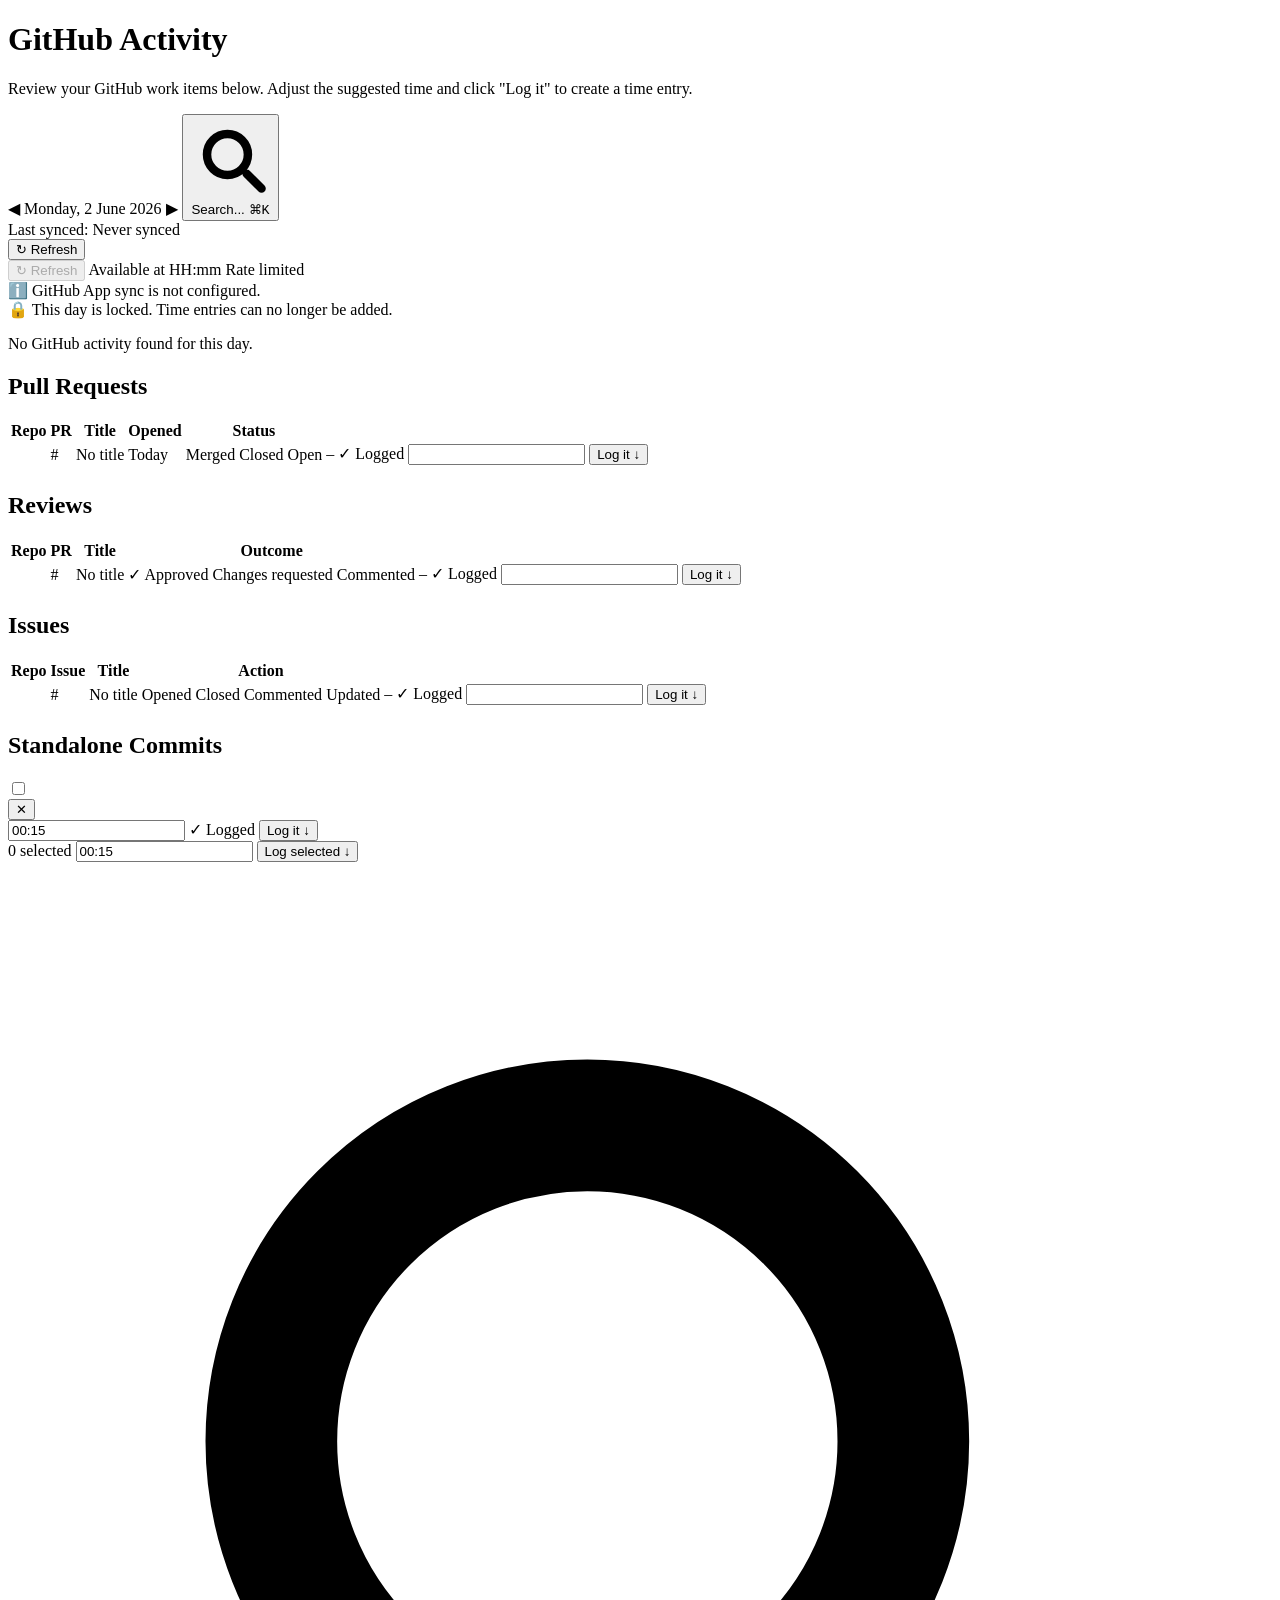
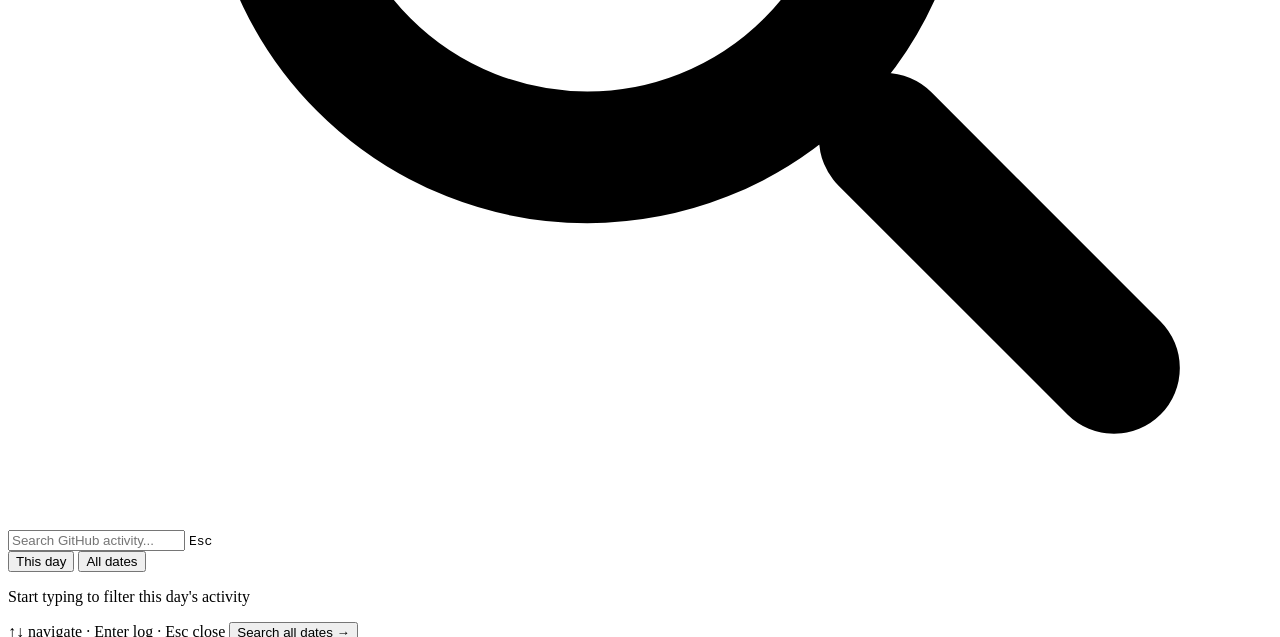
==== src/main/resources/templates/github-activity/index.html @ f141893a "Refine standalone-commit handling in GitHub Activity - stop cross-fork PR commits from showing as st" ====
<!doctype html>
<html
  lang="en"
  th:lang="${language}"
  th:class="|theme-${theme}|"
  xmlns:th="http://www.thymeleaf.org"
>
  <head th:replace="~{_layout::head(title=~{::title}, scriptsDefer=~{::scriptsDefer})}">
    <title th:text="#{github-activity.page.title}">GitHub Activity</title>
    <th:block th:fragment="scriptsDefer">
      <script type="module" src="" th:src="@{/assets/time-entries.js}"></script>
    </th:block>
  </head>
  <body th:replace="~{_layout::body(content=~{::content}, search=~{::search})}">
    <th:block th:ref="search">
      <div th:replace="~{fragments/user-search::user-search(placeholder=#{user-search.input.placeholder})}"></div>
    </th:block>

    <th:block th:fragment="content">

      <main class="content-container content--max-w flex flex-col">
        <div class="flex-1 flex flex-col mx-auto w-full max-w-7xl px-4 desktop:px-8 pb-24">

          <h1 class="text-xl font-bold mb-1" th:text="#{github-activity.page.title}">GitHub Activity</h1>
          <p class="text-sm text-gray-500 dark:text-zinc-400 mb-6" th:text="#{github-activity.tip}">
            Review your GitHub work items below. Adjust the suggested time and click "Log it" to create a time entry.
          </p>

          <!-- Date navigation -->
          <div class="flex items-center gap-4 mb-6">
            <a th:href="@{/github-activity(date=${prevDate})}" class="button-secondary">&#9664;</a>
            <span th:text="${#temporals.format(date, 'EEEE, d MMMM yyyy')}">Monday, 2 June 2026</span>
            <a th:href="@{/github-activity(date=${nextDate})}" class="button-secondary">&#9654;</a>
            <!-- Search trigger -->
            <button type="button"
                    data-testid="gh-search-trigger"
                    class="button-secondary text-sm flex items-center gap-1.5"
                    onclick="ghSearchOpen()">
              <svg xmlns="http://www.w3.org/2000/svg" class="w-3.5 h-3.5 shrink-0 text-gray-500 dark:text-zinc-400" fill="none" viewBox="0 0 24 24" stroke="currentColor" stroke-width="2.5">
                <path stroke-linecap="round" stroke-linejoin="round" d="M21 21l-4.35-4.35M17 11A6 6 0 1 1 5 11a6 6 0 0 1 12 0z"/>
              </svg>
              <span class="hidden xs:inline text-gray-500 dark:text-zinc-400">Search...</span>
              <kbd class="hidden desktop:inline-flex items-center px-1 py-0.5 text-xs font-mono rounded border border-gray-300 dark:border-zinc-600 text-gray-400 dark:text-zinc-500">⌘K</kbd>
            </button>
            <div th:if="${syncConfigured}" class="ml-auto flex items-center gap-3">
              <span th:if="${lastSyncedAt != null}"
                    class="text-xs text-gray-400 dark:text-zinc-500">
                <span th:text="#{github-activity.last-synced}">Last synced:</span>
                <span th:text="${#temporals.format(lastSyncedAt, 'd MMM HH:mm')}"></span>
              </span>
              <span th:if="${lastSyncedAt == null}"
                    class="text-xs text-gray-400 dark:text-zinc-500"
                    th:text="#{github-activity.never-synced}">Never synced</span>
              <!-- Refresh button with battery-style fill indicator.
                   A thin bar drains left-to-right as the API rate limit is consumed,
                   shifting colour from green → amber → red. Disabled when limit is low. -->
              <div class="flex items-center gap-2">
                <form th:if="${rateLimitSafe != false}" th:action="@{/github-activity/sync}" method="post">
                  <input type="hidden" name="date" th:value="${date}"/>
                  <button type="submit"
                          class="button-secondary text-sm relative overflow-hidden"
                          th:title="|${rateLimitRemaining} / ${rateLimitTotal} #{github-activity.rate-limit-requests-remaining}|">
                    <!-- Draining fill bar at the bottom of the button -->
                    <span class="pointer-events-none absolute bottom-0 left-0 h-0.5 transition-all duration-700 ease-out rounded-full"
                          th:style="|width:${rateLimitPercent}%;background-color:${rateLimitFillColor}|">
                    </span>
                    <span class="relative" th:text="#{github-activity.sync-now}">↻ Refresh</span>
                  </button>
                </form>
                <th:block th:if="${rateLimitSafe == false}">
                  <button type="button" disabled
                          class="button-secondary text-sm opacity-40 cursor-not-allowed relative overflow-hidden"
                          th:title="#{github-activity.rate-limited}">
                    <span class="pointer-events-none absolute bottom-0 left-0 h-0.5 rounded-full"
                          style="width:0%;background-color:#ef4444">
                    </span>
                    <span class="relative" th:text="#{github-activity.sync-now}">↻ Refresh</span>
                  </button>
                  <span class="text-xs text-amber-500 dark:text-amber-400">
                    <span th:if="${rateLimitResetAt != null}"
                          th:text="#{github-activity.rate-limit-resets-at(${rateLimitResetAt})}">Available at HH:mm</span>
                    <span th:if="${rateLimitResetAt == null}"
                          th:text="#{github-activity.rate-limited}">Rate limited</span>
                  </span>
                </th:block>
              </div>
            </div>
          </div>

          <!-- Sync not configured notice -->
          <div th:if="${!syncConfigured}"
               data-testid="github-activity-sync-not-configured"
               class="mb-4 flex items-center gap-2 px-4 py-2 rounded bg-blue-50 dark:bg-sky-950 border border-blue-200 dark:border-sky-800 text-sm text-blue-800 dark:text-sky-200">
            <span>ℹ️</span>
            <span>
              <span th:text="#{github-activity.sync-not-configured}">GitHub App sync is not configured.</span>
              <span class="font-mono ml-1" th:text="${syncMissingConfig}"></span>
            </span>
          </div>

          <!-- Day locked notice -->
          <div th:if="${isLocked}"
               class="mb-4 flex items-center gap-2 px-4 py-2 rounded bg-amber-50 dark:bg-amber-950 border border-amber-300 dark:border-amber-700 text-sm text-amber-800 dark:text-amber-200">
            <span>🔒</span>
            <span th:text="#{github-activity.locked}">This day is locked. Time entries can no longer be added.</span>
          </div>

          <!-- Empty state -->
          <p th:if="${!hasActivity}" data-testid="github-activity-empty" class="text-gray-500 dark:text-zinc-400"
             th:text="${syncConfigured} ? #{github-activity.empty} : #{github-activity.empty-no-sync}">
            No GitHub activity found for this day.
          </p>

          <!-- ── Pull Requests ──────────────────────────────────────────── -->
          <section th:if="${!#lists.isEmpty(prAnchors)}" data-testid="github-activity-pr-section" class="mb-8">
            <h2 class="text-base font-semibold text-gray-700 dark:text-zinc-200 mb-2">Pull Requests</h2>
            <div class="border border-gray-200 dark:border-zinc-700 rounded-lg overflow-hidden">
              <table class="w-full text-sm">
                <thead class="bg-gray-50 dark:bg-zinc-800 text-xs text-gray-500 dark:text-zinc-400 uppercase tracking-wide">
                  <tr>
                    <th class="px-4 py-2 text-left">Repo</th>
                    <th class="px-4 py-2 text-left">PR</th>
                    <th class="px-4 py-2 text-left">Title</th>
                    <th class="px-4 py-2 text-left">Opened</th>
                    <th class="px-4 py-2 text-left">Status</th>
                    <th class="px-4 py-2"></th>
                  </tr>
                </thead>
                <tbody class="divide-y divide-gray-100 dark:divide-zinc-800">
                  <th:block th:each="anchor, stat : ${prAnchors}">
                    <tr class="hover:bg-gray-50 dark:hover:bg-zinc-800/50"
                        th:attr="data-gh-type='PR',data-gh-repo=${anchor.repoName()},data-gh-title=${anchor.anchorTitle() ?: ''},data-gh-badge=${anchor.anchorId() ?: ''},data-gh-meta=${anchor.prStatus() ?: ''},data-gh-window=${anchor.windowStart() + (anchor.windowEnd() != null ? '–' + anchor.windowEnd() : '')},data-gh-logged=${anchor.logged()},data-gh-log-id=${'pr-log-it-' + stat.index}">
                      <td class="px-4 py-3 font-mono text-xs text-gray-500 dark:text-zinc-400 whitespace-nowrap" th:text="${anchor.repoName()}"></td>
                      <td class="px-4 py-3 whitespace-nowrap">
                        <a th:href="|https://github.com/${anchor.repoName()}/pull/${anchor.anchorId()}|"
                           target="_blank" rel="noopener"
                           class="inline-flex items-center px-2 py-0.5 rounded text-xs font-medium bg-purple-100 text-purple-800 dark:bg-purple-900 dark:text-purple-200 hover:bg-purple-200 dark:hover:bg-purple-800">
                          #<span th:text="${anchor.anchorId()}"></span>
                        </a>
                      </td>
                      <td class="px-4 py-3">
                        <a th:href="|https://github.com/${anchor.repoName()}/pull/${anchor.anchorId()}|"
                           target="_blank" rel="noopener"
                           th:if="${!#strings.isEmpty(anchor.anchorTitle())}"
                           class="text-gray-800 dark:text-zinc-100 hover:underline"
                           th:text="${anchor.anchorTitle()}"></a>
                        <span th:if="${#strings.isEmpty(anchor.anchorTitle())}"
                              class="text-gray-300 dark:text-zinc-600 text-xs italic">No title</span>
                      </td>
                      <td class="px-4 py-3 text-xs text-gray-400 dark:text-zinc-500 whitespace-nowrap">
                        <span th:if="${anchor.openedDate() != null}" th:text="${anchor.openedDate()}"></span>
                        <span th:if="${anchor.openedDate() == null}" class="text-gray-300 dark:text-zinc-600">Today</span>
                      </td>
                      <td class="px-4 py-3 whitespace-nowrap">
                        <span th:if="${anchor.prStatus() == 'Merged'}"
                              class="inline-flex items-center px-2 py-0.5 rounded text-xs font-medium bg-indigo-100 text-indigo-800 dark:bg-indigo-900 dark:text-indigo-200">
                          Merged
                        </span>
                        <span th:if="${anchor.prStatus() == 'Closed'}"
                              class="inline-flex items-center px-2 py-0.5 rounded text-xs font-medium bg-red-100 text-red-800 dark:bg-red-900 dark:text-red-200">
                          Closed
                        </span>
                        <span th:if="${anchor.prStatus() == 'Open'}"
                              class="inline-flex items-center px-2 py-0.5 rounded text-xs font-medium bg-green-100 text-green-800 dark:bg-green-900 dark:text-green-200">
                          Open
                        </span>
                      </td>
                      <td class="px-4 py-3 text-right whitespace-nowrap">
                        <th:block th:if="${!isLocked}">
                          <div class="flex items-center justify-end gap-2">
                            <span class="text-xs text-gray-400 dark:text-zinc-500">
                              <span th:text="${anchor.windowStart()}"></span><span th:if="${anchor.windowEnd() != null}">–<span th:text="${anchor.windowEnd()}"></span></span>
                            </span>
                            <span th:if="${anchor.logged()}"
                                  th:data-testid="|pr-logged-${stat.index}|"
                                  class="shrink-0 text-xs text-green-600 dark:text-green-400 font-medium">✓ Logged</span>
                            <th:block th:if="${!anchor.logged()}">
                              <input type="text" th:id="|pr-dur-${stat.index}|" th:value="${anchor.suggestedDuration()}"
                                     class="border border-gray-300 dark:border-zinc-600 rounded px-2 py-0.5 text-xs w-16 dark:bg-zinc-900 dark:text-zinc-100"/>
                              <button type="button" class="button-main-green text-xs"
                                      th:data-testid="|pr-log-it-${stat.index}|"
                                      th:data-comment="${anchor.prefilledComment()}"
                                      th:data-date="${date}"
                                      th:data-start="${anchor.windowStart()}"
                                      th:data-duration-id="|pr-dur-${stat.index}|"
                                      th:data-user-local-id="${userLocalId}"
                                      th:data-frame-id="|pr-frame-${stat.index}|"
                                      th:data-repo-name="${anchor.repoName()}"
                                      th:data-anchor-type="${anchor.anchorType()}"
                                      th:data-anchor-id="${anchor.anchorId()}"
                                      onclick="ghLogAnchor(this)"
                                      th:text="#{github-activity.log-it}">Log it ↓</button>
                            </th:block>
                          </div>
                        </th:block>
                      </td>
                    </tr>
                    <tr th:id="|pr-frame-row-${stat.index}|">
                      <td colspan="6" class="p-0">
                        <turbo-frame th:id="|pr-frame-${stat.index}|" class="block"></turbo-frame>
                      </td>
                    </tr>
                  </th:block>
                </tbody>
              </table>
            </div>
          </section>

          <!-- ── Reviews ───────────────────────────────────────────────── -->
          <section th:if="${!#lists.isEmpty(reviewAnchors)}" data-testid="github-activity-reviews-section" class="mb-8">
            <h2 class="text-base font-semibold text-gray-700 dark:text-zinc-200 mb-2">Reviews</h2>
            <div class="border border-gray-200 dark:border-zinc-700 rounded-lg overflow-hidden">
              <table class="w-full text-sm">
                <thead class="bg-gray-50 dark:bg-zinc-800 text-xs text-gray-500 dark:text-zinc-400 uppercase tracking-wide">
                  <tr>
                    <th class="px-4 py-2 text-left">Repo</th>
                    <th class="px-4 py-2 text-left">PR</th>
                    <th class="px-4 py-2 text-left">Title</th>
                    <th class="px-4 py-2 text-left">Outcome</th>
                    <th class="px-4 py-2"></th>
                  </tr>
                </thead>
                <tbody class="divide-y divide-gray-100 dark:divide-zinc-800">
                  <th:block th:each="anchor, stat : ${reviewAnchors}">
                    <tr class="hover:bg-gray-50 dark:hover:bg-zinc-800/50"
                        th:attr="data-gh-type='Review',data-gh-repo=${anchor.repoName()},data-gh-title=${anchor.anchorTitle() ?: ''},data-gh-badge=${anchor.anchorId() ?: ''},data-gh-meta=${anchor.reviewOutcome() ?: ''},data-gh-window=${anchor.windowStart() + (anchor.windowEnd() != null ? '–' + anchor.windowEnd() : '')},data-gh-logged=${anchor.logged()},data-gh-log-id=${'rev-log-it-' + stat.index}">
                      <td class="px-4 py-3 font-mono text-xs text-gray-500 dark:text-zinc-400 whitespace-nowrap" th:text="${anchor.repoName()}"></td>
                      <td class="px-4 py-3 whitespace-nowrap">
                        <a th:href="|https://github.com/${anchor.repoName()}/pull/${anchor.anchorId()}|"
                           target="_blank" rel="noopener"
                           class="inline-flex items-center px-2 py-0.5 rounded text-xs font-medium bg-purple-100 text-purple-800 dark:bg-purple-900 dark:text-purple-200 hover:bg-purple-200 dark:hover:bg-purple-800">
                          #<span th:text="${anchor.anchorId()}"></span>
                        </a>
                      </td>
                      <td class="px-4 py-3">
                        <a th:href="|https://github.com/${anchor.repoName()}/pull/${anchor.anchorId()}|"
                           target="_blank" rel="noopener"
                           th:if="${!#strings.isEmpty(anchor.anchorTitle())}"
                           class="text-gray-800 dark:text-zinc-100 hover:underline"
                           th:text="${anchor.anchorTitle()}"></a>
                        <span th:if="${#strings.isEmpty(anchor.anchorTitle())}"
                              class="text-gray-300 dark:text-zinc-600 text-xs italic">No title</span>
                      </td>
                      <td class="px-4 py-3 whitespace-nowrap">
                        <span th:if="${anchor.reviewOutcome() == 'Approved'}"
                              class="inline-flex items-center px-2 py-0.5 rounded text-xs font-medium bg-green-100 text-green-800 dark:bg-green-900 dark:text-green-200">
                          ✓ Approved
                        </span>
                        <span th:if="${anchor.reviewOutcome() == 'Changes requested'}"
                              class="inline-flex items-center px-2 py-0.5 rounded text-xs font-medium bg-amber-100 text-amber-800 dark:bg-amber-900 dark:text-amber-200">
                          Changes requested
                        </span>
                        <span th:if="${anchor.reviewOutcome() == 'Commented'}"
                              class="inline-flex items-center px-2 py-0.5 rounded text-xs font-medium bg-gray-100 text-gray-700 dark:bg-zinc-700 dark:text-zinc-200">
                          Commented
                        </span>
                      </td>
                      <td class="px-4 py-3 text-right whitespace-nowrap">
                        <th:block th:if="${!isLocked}">
                          <div class="flex items-center justify-end gap-2">
                            <span class="text-xs text-gray-400 dark:text-zinc-500">
                              <span th:text="${anchor.windowStart()}"></span><span th:if="${anchor.windowEnd() != null}">–<span th:text="${anchor.windowEnd()}"></span></span>
                            </span>
                            <span th:if="${anchor.logged()}"
                                  th:data-testid="|rev-logged-${stat.index}|"
                                  class="shrink-0 text-xs text-green-600 dark:text-green-400 font-medium">✓ Logged</span>
                            <th:block th:if="${!anchor.logged()}">
                              <input type="text" th:id="|rev-dur-${stat.index}|" th:value="${anchor.suggestedDuration()}"
                                     class="border border-gray-300 dark:border-zinc-600 rounded px-2 py-0.5 text-xs w-16 dark:bg-zinc-900 dark:text-zinc-100"/>
                              <button type="button" class="button-main-green text-xs"
                                      th:data-testid="|rev-log-it-${stat.index}|"
                                      th:data-comment="${anchor.prefilledComment()}"
                                      th:data-date="${date}"
                                      th:data-start="${anchor.windowStart()}"
                                      th:data-duration-id="|rev-dur-${stat.index}|"
                                      th:data-user-local-id="${userLocalId}"
                                      th:data-frame-id="|rev-frame-${stat.index}|"
                                      th:data-repo-name="${anchor.repoName()}"
                                      th:data-anchor-type="${anchor.anchorType()}"
                                      th:data-anchor-id="${anchor.anchorId()}"
                                      onclick="ghLogAnchor(this)"
                                      th:text="#{github-activity.log-it}">Log it ↓</button>
                            </th:block>
                          </div>
                        </th:block>
                      </td>
                    </tr>
                    <tr th:id="|rev-frame-row-${stat.index}|">
                      <td colspan="5" class="p-0">
                        <turbo-frame th:id="|rev-frame-${stat.index}|" class="block"></turbo-frame>
                      </td>
                    </tr>
                  </th:block>
                </tbody>
              </table>
            </div>
          </section>

          <!-- ── Issues ────────────────────────────────────────────────── -->
          <section th:if="${!#lists.isEmpty(issueAnchors)}" data-testid="github-activity-issues-section" class="mb-8">
            <h2 class="text-base font-semibold text-gray-700 dark:text-zinc-200 mb-2">Issues</h2>
            <div class="border border-gray-200 dark:border-zinc-700 rounded-lg overflow-hidden">
              <table class="w-full text-sm">
                <thead class="bg-gray-50 dark:bg-zinc-800 text-xs text-gray-500 dark:text-zinc-400 uppercase tracking-wide">
                  <tr>
                    <th class="px-4 py-2 text-left">Repo</th>
                    <th class="px-4 py-2 text-left">Issue</th>
                    <th class="px-4 py-2 text-left">Title</th>
                    <th class="px-4 py-2 text-left">Action</th>
                    <th class="px-4 py-2"></th>
                  </tr>
                </thead>
                <tbody class="divide-y divide-gray-100 dark:divide-zinc-800">
                  <th:block th:each="anchor, stat : ${issueAnchors}">
                    <tr class="hover:bg-gray-50 dark:hover:bg-zinc-800/50"
                        th:attr="data-gh-type='Issue',data-gh-repo=${anchor.repoName()},data-gh-title=${anchor.anchorTitle() ?: ''},data-gh-badge=${anchor.anchorId() ?: ''},data-gh-meta=${anchor.issueAction() ?: ''},data-gh-window=${anchor.windowStart() + (anchor.windowEnd() != null ? '–' + anchor.windowEnd() : '')},data-gh-logged=${anchor.logged()},data-gh-log-id=${'iss-log-it-' + stat.index}">
                      <td class="px-4 py-3 font-mono text-xs text-gray-500 dark:text-zinc-400 whitespace-nowrap" th:text="${anchor.repoName()}"></td>
                      <td class="px-4 py-3 whitespace-nowrap">
                        <a th:href="|https://github.com/${anchor.repoName()}/issues/${anchor.anchorId()}|"
                           target="_blank" rel="noopener"
                           class="inline-flex items-center px-2 py-0.5 rounded text-xs font-medium bg-green-100 text-green-800 dark:bg-green-900 dark:text-green-200 hover:bg-green-200 dark:hover:bg-green-800">
                          #<span th:text="${anchor.anchorId()}"></span>
                        </a>
                      </td>
                      <td class="px-4 py-3">
                        <a th:href="|https://github.com/${anchor.repoName()}/issues/${anchor.anchorId()}|"
                           target="_blank" rel="noopener"
                           th:if="${!#strings.isEmpty(anchor.anchorTitle())}"
                           class="text-gray-800 dark:text-zinc-100 hover:underline"
                           th:text="${anchor.anchorTitle()}"></a>
                        <span th:if="${#strings.isEmpty(anchor.anchorTitle())}"
                              class="text-gray-300 dark:text-zinc-600 text-xs italic">No title</span>
                      </td>
                      <td class="px-4 py-3 whitespace-nowrap">
                        <span th:if="${anchor.issueAction() == 'Opened'}"
                              class="inline-flex items-center px-2 py-0.5 rounded text-xs font-medium bg-blue-100 text-blue-800 dark:bg-blue-900 dark:text-blue-200">
                          Opened
                        </span>
                        <span th:if="${anchor.issueAction() == 'Closed'}"
                              class="inline-flex items-center px-2 py-0.5 rounded text-xs font-medium bg-gray-100 text-gray-700 dark:bg-zinc-700 dark:text-zinc-300">
                          Closed
                        </span>
                        <span th:if="${anchor.issueAction() == 'Commented'}"
                              class="inline-flex items-center px-2 py-0.5 rounded text-xs font-medium bg-yellow-100 text-yellow-800 dark:bg-yellow-900 dark:text-yellow-200">
                          Commented
                        </span>
                        <span th:if="${anchor.issueAction() == 'Updated'}"
                              class="inline-flex items-center px-2 py-0.5 rounded text-xs font-medium bg-gray-100 text-gray-700 dark:bg-zinc-700 dark:text-zinc-300">
                          Updated
                        </span>
                      </td>
                      <td class="px-4 py-3 text-right whitespace-nowrap">
                        <th:block th:if="${!isLocked}">
                          <div class="flex items-center justify-end gap-2">
                            <span class="text-xs text-gray-400 dark:text-zinc-500">
                              <span th:text="${anchor.windowStart()}"></span><span th:if="${anchor.windowEnd() != null}">–<span th:text="${anchor.windowEnd()}"></span></span>
                            </span>
                            <span th:if="${anchor.logged()}"
                                  th:data-testid="|iss-logged-${stat.index}|"
                                  class="shrink-0 text-xs text-green-600 dark:text-green-400 font-medium">✓ Logged</span>
                            <th:block th:if="${!anchor.logged()}">
                              <input type="text" th:id="|iss-dur-${stat.index}|" th:value="${anchor.suggestedDuration()}"
                                     class="border border-gray-300 dark:border-zinc-600 rounded px-2 py-0.5 text-xs w-16 dark:bg-zinc-900 dark:text-zinc-100"/>
                              <button type="button" class="button-main-green text-xs"
                                      th:data-testid="|iss-log-it-${stat.index}|"
                                      th:data-comment="${anchor.prefilledComment()}"
                                      th:data-date="${date}"
                                      th:data-start="${anchor.windowStart()}"
                                      th:data-duration-id="|iss-dur-${stat.index}|"
                                      th:data-user-local-id="${userLocalId}"
                                      th:data-frame-id="|iss-frame-${stat.index}|"
                                      th:data-repo-name="${anchor.repoName()}"
                                      th:data-anchor-type="${anchor.anchorType()}"
                                      th:data-anchor-id="${anchor.anchorId()}"
                                      onclick="ghLogAnchor(this)"
                                      th:text="#{github-activity.log-it}">Log it ↓</button>
                            </th:block>
                          </div>
                        </th:block>
                      </td>
                    </tr>
                    <tr th:id="|iss-frame-row-${stat.index}|">
                      <td colspan="5" class="p-0">
                        <turbo-frame th:id="|iss-frame-${stat.index}|" class="block"></turbo-frame>
                      </td>
                    </tr>
                  </th:block>
                </tbody>
              </table>
            </div>
          </section>

          <!-- ── Standalone Commits ────────────────────────────────────── -->
          <section th:if="false" data-testid="github-activity-standalone-section" class="mb-8">
            <h2 class="text-base font-semibold text-gray-700 dark:text-zinc-200 mb-2">Standalone Commits</h2>

            <div th:each="anchor, anchorStat : ${standaloneAnchors}"
                 class="mb-3 border border-gray-200 dark:border-zinc-700 rounded-lg overflow-hidden">

              <div class="px-4 py-2 bg-gray-50 dark:bg-zinc-800 border-b border-gray-200 dark:border-zinc-700">
                <span class="text-xs font-mono text-gray-500 dark:text-zinc-400" th:text="${anchor.repoName()}"></span>
                <span th:if="${anchor.anchorId() != null}"
                      class="ml-2 text-xs text-gray-400 dark:text-zinc-500"
                      th:text="${anchor.anchorId()}"></span>
              </div>

              <div class="px-4 pt-3 pb-2">
                <div th:each="event, evStat : ${anchor.events()}"
                     th:id="|ev-row-${anchorStat.index}-${evStat.index}|"
                     th:class="${event.logged()} ? 'flex items-baseline gap-2 text-sm py-1 opacity-50' : 'flex items-baseline gap-2 text-sm py-1'"
                     th:attr="data-gh-type='Commit',data-gh-repo=${anchor.repoName()},data-gh-title=${event.summary()},data-gh-badge='',data-gh-meta='',data-gh-window=${event.time()},data-gh-logged=${event.logged()},data-gh-log-id=${'ev-log-it-' + anchorStat.index + '-' + evStat.index}">

                  <th:block th:if="${!isLocked and !event.logged()}">
                    <input type="checkbox"
                           th:id="|ev-cb-${anchorStat.index}-${evStat.index}|"
                           class="gh-cb shrink-0 mt-0.5 cursor-pointer"
                           th:data-anchor="${anchorStat.index}"
                           th:data-event-id="${event.eventId()}"
                           th:data-row-id="|ev-row-${anchorStat.index}-${evStat.index}|"
                           th:data-comment="${event.prefilledComment()}"
                           th:data-time="${event.time()}"
                           th:data-date="${date}"
                           th:data-user-id="${userLocalId}"
                           onchange="ghUpdateSelectBar(this.dataset.anchor)"/>
                  </th:block>

                  <span class="shrink-0" th:text="${event.icon()}"></span>
                  <a th:if="${event.commitUrl() != null}"
                     th:href="${event.commitUrl()}" target="_blank" rel="noopener"
                     class="flex-1 text-gray-700 dark:text-zinc-300 hover:underline"
                     th:text="${event.summary()}"></a>
                  <span th:if="${event.commitUrl() == null}"
                        class="flex-1 text-gray-700 dark:text-zinc-300"
                        th:text="${event.summary()}"></span>
                  <span class="shrink-0 text-xs text-gray-400 dark:text-zinc-500" th:text="${event.time()}"></span>

                  <th:block th:if="${!isLocked and !event.logged()}">
                    <form th:action="@{/github-activity/dismiss}" method="post" class="shrink-0">
                      <input type="hidden" name="eventId" th:value="${event.eventId()}"/>
                      <input type="hidden" name="date" th:value="${date}"/>
                      <button type="submit"
                              class="text-gray-300 dark:text-zinc-600 hover:text-red-400 dark:hover:text-red-400 text-xs px-1 leading-none"
                              title="Hide this commit">✕</button>
                    </form>
                  </th:block>

                  <th:block th:if="${!isLocked}">
                    <input type="text" th:id="|ev-dur-${anchorStat.index}-${evStat.index}|" value="00:15" class="hidden"/>
                    <span th:if="${event.logged()}"
                          th:data-testid="|ev-logged-${anchorStat.index}-${evStat.index}|"
                          class="shrink-0 text-xs text-green-600 dark:text-green-400 font-medium">✓ Logged</span>
                    <button th:if="${!event.logged()}"
                            type="button"
                            th:id="|ev-btn-${anchorStat.index}-${evStat.index}|"
                            th:data-testid="|ev-log-it-${anchorStat.index}-${evStat.index}|"
                            class="button-main-green text-xs shrink-0"
                            th:data-event-id="${event.eventId()}"
                            th:data-comment="${event.prefilledComment()}"
                            th:data-date="${date}"
                            th:data-start="${event.time()}"
                            th:data-duration-id="|ev-dur-${anchorStat.index}-${evStat.index}|"
                            th:data-user-local-id="${userLocalId}"
                            th:data-frame-id="|ev-frame-${anchorStat.index}-${evStat.index}|"
                            onclick="ghLogAnchor(this)"
                            th:text="#{github-activity.log-it}">Log it ↓</button>
                  </th:block>
                </div>

                <turbo-frame th:if="${!isLocked and !event.logged()}"
                             th:each="event, evStat : ${anchor.events()}"
                             th:id="|ev-frame-${anchorStat.index}-${evStat.index}|"
                             class="block"></turbo-frame>
              </div>

              <!-- Multi-select bar -->
              <div th:if="${!isLocked}"
                   th:id="|sel-bar-${anchorStat.index}|"
                   class="hidden px-4 py-2 border-t border-blue-100 dark:border-blue-900 bg-blue-50 dark:bg-blue-950 flex items-center gap-3">
                <span class="text-xs text-blue-600 dark:text-blue-300 flex-1" th:id="|sel-label-${anchorStat.index}|">0 selected</span>
                <input type="text" th:id="|sel-dur-${anchorStat.index}|" value="00:15" placeholder="hh:mm"
                       class="border border-gray-300 dark:border-zinc-600 rounded px-2 py-0.5 text-sm w-20 dark:bg-zinc-900 dark:text-zinc-100"/>
                <button type="button"
                        class="button-main-green text-sm"
                        th:data-anchor="${anchorStat.index}"
                        th:data-user-local-id="${userLocalId}"
                        th:data-date="${date}"
                        th:data-frame-id="|sel-frame-${anchorStat.index}|"
                        th:data-duration-id="|sel-dur-${anchorStat.index}|"
                        onclick="ghLogSelected(this)">Log selected ↓</button>
              </div>
              <turbo-frame th:if="${!isLocked}"
                           th:id="|sel-frame-${anchorStat.index}|" class="block"></turbo-frame>
            </div>
          </section>

        </div>
      </main>

      <!-- ── Search Modal ─────────────────────────────────────────────────── -->
      <div id="gh-search-modal"
           data-testid="gh-search-modal"
           class="hidden fixed inset-0 z-[300]"
           role="dialog" aria-modal="true" aria-label="Search GitHub activity">
        <!-- Backdrop -->
        <div class="absolute inset-0 bg-black/60" onclick="ghSearchClose()"></div>
        <!-- Modal card -->
        <div class="relative mx-auto mt-20 max-w-2xl w-full px-4">
          <div class="bg-white dark:bg-zinc-900 rounded-xl shadow-2xl border border-gray-200 dark:border-zinc-700 flex flex-col overflow-hidden" style="max-height: 70vh">
            <!-- Input row -->
            <div class="flex items-center gap-3 px-4 py-3 border-b border-gray-200 dark:border-zinc-700 shrink-0">
              <svg xmlns="http://www.w3.org/2000/svg" class="w-4 h-4 shrink-0 text-gray-400 dark:text-zinc-500" fill="none" viewBox="0 0 24 24" stroke="currentColor" stroke-width="2.5">
                <path stroke-linecap="round" stroke-linejoin="round" d="M21 21l-4.35-4.35M17 11A6 6 0 1 1 5 11a6 6 0 0 1 12 0z"/>
              </svg>
              <input id="gh-search-input"
                     data-testid="gh-search-input"
                     type="search"
                     autocomplete="off"
                     placeholder="Search GitHub activity..."
                     class="flex-1 bg-transparent outline-none text-sm text-gray-900 dark:text-zinc-100 placeholder-gray-400 dark:placeholder-zinc-500"
                     oninput="ghSearchFilter(this.value)"
                     onkeydown="ghSearchKeyDown(event)"/>
              <kbd class="hidden desktop:inline-flex items-center px-1.5 py-0.5 text-xs font-mono rounded border border-gray-200 dark:border-zinc-700 text-gray-400 dark:text-zinc-500 shrink-0">Esc</kbd>
            </div>
            <!-- Scope tabs -->
            <div class="flex gap-2 px-4 py-2 border-b border-gray-200 dark:border-zinc-700 shrink-0">
              <button id="gh-search-tab-day" data-testid="gh-search-tab-day" type="button"
                      class="text-xs px-3 py-1 rounded-full border border-blue-300 dark:border-blue-700 bg-blue-100 text-blue-800 dark:bg-blue-900 dark:text-blue-200"
                      onclick="ghSearchSetTab('day')">This day</button>
              <button id="gh-search-tab-all" data-testid="gh-search-tab-all" type="button"
                      class="text-xs px-3 py-1 rounded-full border border-gray-200 dark:border-zinc-600 bg-white text-gray-600 dark:bg-zinc-800 dark:text-zinc-300"
                      onclick="ghSearchSetTab('all')">All dates</button>
            </div>
            <!-- Results area -->
            <div id="gh-search-results" data-testid="gh-search-results"
                 class="overflow-y-auto flex-1 py-2">
              <p id="gh-search-empty"
                 data-testid="gh-search-empty"
                 class="px-4 py-6 text-sm text-center text-gray-400 dark:text-zinc-500">
                Start typing to filter this day's activity
              </p>
              <turbo-frame id="gh-search-frame" class="block"></turbo-frame>
            </div>
            <!-- Footer -->
            <div class="flex items-center justify-between px-4 py-2 border-t border-gray-200 dark:border-zinc-700 shrink-0">
              <span class="text-xs text-gray-400 dark:text-zinc-500">↑↓ navigate · Enter log · Esc close</span>
              <button id="gh-search-all-link" data-testid="gh-search-all-link" type="button"
                      class="hidden text-xs text-blue-500 dark:text-blue-400 hover:underline"
                      onclick="ghSearchSetTab('all')">Search all dates →</button>
            </div>
          </div>
        </div>
      </div>

      <script>
        function ghLogAnchor(btn) {
          const frameId = btn.dataset.frameId;
          const frame = document.getElementById(frameId);
          if (frame && frame.src) { frame.src = ''; frame.innerHTML = ''; return; }
          const dur = document.getElementById(btn.dataset.durationId);
          const params = new URLSearchParams({
            comment: btn.dataset.comment, date: btn.dataset.date,
            startTime: btn.dataset.start || '', duration: dur ? dur.value : '',
            userLocalId: btn.dataset.userLocalId, frameId: frameId
          });
          if (frame) {
            frame.src = '/github-activity/inline-form?' + params.toString();
            frame.scrollIntoView({ behavior: 'smooth', block: 'nearest' });
            const eventId = btn.dataset.eventId;
            frame.addEventListener('turbo:submit-end', function handler(e) {
              if (e.detail.success) {
                if (eventId) {
                  ghMarkLogged(btn, frame, eventId);
                } else {
                  const span = document.createElement('span');
                  span.className = 'shrink-0 text-xs text-green-600 dark:text-green-400 font-medium';
                  span.textContent = '✓ Logged';
                  btn.replaceWith(span);
                  const csrf = document.querySelector('meta[name="_csrf"]')?.content || '';
                  const params = new URLSearchParams({
                    repoName: btn.dataset.repoName,
                    anchorType: btn.dataset.anchorType,
                    anchorId: btn.dataset.anchorId,
                    date: btn.dataset.date
                  });
                  fetch('/github-activity/mark-anchor-logged?' + params.toString(), {
                    method: 'POST',
                    headers: { 'X-CSRF-TOKEN': csrf }
                  });
                }
                frame.removeEventListener('turbo:submit-end', handler);
              }
            });
          }
        }

        function ghUpdateSelectBar(anchorIdx) {
          const checked = [...document.querySelectorAll(`.gh-cb[data-anchor="${anchorIdx}"]:checked`)];
          const bar   = document.getElementById('sel-bar-' + anchorIdx);
          const label = document.getElementById('sel-label-' + anchorIdx);
          if (!bar) return;
          bar.classList.toggle('hidden', checked.length === 0);
          if (label) label.textContent = checked.length + ' commit' + (checked.length !== 1 ? 's' : '') + ' selected';
        }

        function ghLogSelected(btn) {
          const anchorIdx = btn.dataset.anchor;
          const checked   = [...document.querySelectorAll(`.gh-cb[data-anchor="${anchorIdx}"]:checked`)];
          if (checked.length === 0) return;
          const comments  = checked.map(cb => cb.dataset.comment).join('\n');
          const times     = checked.map(cb => cb.dataset.time).sort();
          const frameId   = btn.dataset.frameId;
          const frame     = document.getElementById(frameId);
          if (frame && frame.src) { frame.src = ''; frame.innerHTML = ''; return; }
          const dur = document.getElementById(btn.dataset.durationId);
          const params = new URLSearchParams({
            comment: comments, date: btn.dataset.date,
            startTime: times[0] || '', duration: dur ? dur.value : '00:15',
            userLocalId: btn.dataset.userLocalId, frameId: frameId
          });
          if (frame) {
            frame.src = '/github-activity/inline-form?' + params.toString();
            frame.scrollIntoView({ behavior: 'smooth', block: 'nearest' });
            const selected = checked.map(cb => ({ eventId: cb.dataset.eventId, rowId: cb.dataset.rowId }));
            frame.addEventListener('turbo:submit-end', function handler(e) {
              if (e.detail.success) {
                selected.forEach(({ eventId, rowId }) => ghMarkRowLogged(rowId, eventId));
                const bar = document.getElementById('sel-bar-' + anchorIdx);
                if (bar) bar.classList.add('hidden');
                document.querySelectorAll(`.gh-cb[data-anchor="${anchorIdx}"]`).forEach(cb => { cb.checked = false; });
                frame.removeEventListener('turbo:submit-end', handler);
              }
            });
          }
        }

        function ghMarkRowLogged(rowId, eventId) {
          const row = document.getElementById(rowId);
          if (row) {
            row.classList.add('opacity-50');
            row.querySelector('input.gh-cb')?.classList.add('hidden');
            row.querySelector('form')?.classList.add('hidden');
            const logBtn = row.querySelector('button.button-main-green');
            if (logBtn) {
              const span = document.createElement('span');
              span.className = 'shrink-0 text-xs text-green-600 dark:text-green-400 font-medium';
              span.textContent = '✓ Logged';
              logBtn.replaceWith(span);
            }
          }
          if (eventId) {
            fetch('/github-activity/mark-logged?eventId=' + encodeURIComponent(eventId), {
              method: 'POST',
              headers: { 'X-CSRF-TOKEN': document.querySelector('meta[name="_csrf"]')?.content || '' }
            });
          }
        }

        function ghMarkLogged(btn, frame, eventId) {
          const row = btn.closest('[id^="ev-row-"]');
          ghMarkRowLogged(row?.id, eventId);
        }

        document.addEventListener('DOMContentLoaded', function() {
          const csrfInput = document.querySelector('input[name="_csrf"]');
          if (csrfInput) {
            const meta = document.createElement('meta');
            meta.name = '_csrf'; meta.content = csrfInput.value;
            document.head.appendChild(meta);
          }
        });

        // ── Search Modal ─────────────────────────────────────────────────────

        let ghSearchItems = [];
        let ghSearchFocusIdx = -1;
        let ghSearchTab = 'day';

        function ghSearchOpen() {
          const modal = document.getElementById('gh-search-modal');
          modal.classList.remove('hidden');
          ghSearchItems = [];
          ghSearchFocusIdx = -1;
          ghSearchTab = 'day';
          ghSearchUpdateTabUI();
          ghSearchCollectItems();
          const input = document.getElementById('gh-search-input');
          input.value = '';
          ghSearchRenderEmpty('Start typing to filter this day\'s activity');
          document.getElementById('gh-search-all-link').classList.add('hidden');
          document.getElementById('gh-search-frame').src = '';
          document.getElementById('gh-search-frame').innerHTML = '';
          setTimeout(() => input.focus(), 50);
        }

        function ghSearchClose() {
          document.getElementById('gh-search-modal').classList.add('hidden');
          document.getElementById('gh-search-trigger')?.focus();
        }

        function ghSearchCollectItems() {
          ghSearchItems = [];
          document.querySelectorAll('[data-gh-type]').forEach(el => {
            ghSearchItems.push({
              type:    el.dataset.ghType,
              repo:    el.dataset.ghRepo    || '',
              title:   el.dataset.ghTitle   || '',
              badge:   el.dataset.ghBadge   || '',
              meta:    el.dataset.ghMeta    || '',
              window:  el.dataset.ghWindow  || '',
              logged:  el.dataset.ghLogged === 'true',
              logId:   el.dataset.ghLogId   || '',
              text:    ((el.dataset.ghRepo || '') + ' ' + (el.dataset.ghTitle || '') + ' ' + (el.dataset.ghBadge || '')).toLowerCase()
            });
          });
        }

        function ghSearchFilter(query) {
          if (ghSearchTab !== 'day') return;
          const q = query.trim().toLowerCase();
          const allLink = document.getElementById('gh-search-all-link');
          allLink.classList.toggle('hidden', q === '');
          ghSearchClearResults();
          if (q === '') { ghSearchRenderEmpty('Start typing to filter this day\'s activity'); return; }
          const matched = ghSearchItems.filter(item => item.type !== 'Commit' && item.text.includes(q));
          if (matched.length === 0) { ghSearchRenderEmpty('No matches on this day'); return; }
          document.getElementById('gh-search-empty').classList.add('hidden');
          ghSearchFocusIdx = -1;
          const byType = {};
          matched.forEach(item => { (byType[item.type] = byType[item.type] || []).push(item); });
          const typeLabels = { PR: 'Pull Requests', Review: 'Reviews', Issue: 'Issues' };
          const typeOrder  = ['PR', 'Review', 'Issue'];
          const anchor = document.getElementById('gh-search-empty');
          typeOrder.forEach(type => {
            if (!byType[type] || byType[type].length === 0) return;
            const header = document.createElement('div');
            header.className = 'gh-result-item px-4 pt-3 pb-1 text-xs font-semibold uppercase tracking-wide text-gray-400 dark:text-zinc-500';
            header.textContent = typeLabels[type] + ' (' + byType[type].length + ')';
            anchor.before(header);
            byType[type].forEach(item => {
              const card = document.createElement('div');
              card.className = 'gh-result-item flex items-center gap-3 px-4 py-2.5 cursor-pointer hover:bg-gray-50 dark:hover:bg-zinc-800/50' + (item.logged ? ' opacity-60' : '');
              card.dataset.ghResultLogId = item.logId;
              card.setAttribute('role', 'option');
              card.setAttribute('data-testid', 'gh-search-result');
              const esc = s => s.replace(/&/g,'&amp;').replace(/</g,'&lt;').replace(/>/g,'&gt;');
              const hi = s => q ? esc(s).replace(new RegExp('(' + esc(q).replace(/[.*+?^${}()|[\]\\]/g,'\\$&') + ')', 'gi'), '<strong class="text-blue-600 dark:text-blue-400">$1</strong>') : esc(s);
              const badgeClasses = { PR: 'bg-purple-100 text-purple-800 dark:bg-purple-900 dark:text-purple-200', Review: 'bg-blue-100 text-blue-800 dark:bg-blue-900 dark:text-blue-200', Issue: 'bg-green-100 text-green-800 dark:bg-green-900 dark:text-green-200', Commit: 'bg-gray-100 text-gray-700 dark:bg-zinc-700 dark:text-zinc-300' };
              const logBtn = !item.logged
                ? `<button type="button" class="button-main-green text-xs shrink-0" data-testid="gh-search-log-it" onclick="ghSearchLogItem(event,'${item.logId}')">Log it</button>`
                : `<span class="text-xs text-green-600 dark:text-green-400 font-medium shrink-0">✓</span>`;
              card.innerHTML = `
                <div class="flex-1 min-w-0">
                  <div class="flex items-center gap-1.5 text-xs text-gray-500 dark:text-zinc-400 mb-0.5">
                    <span class="inline-flex items-center px-1.5 py-0.5 rounded text-xs font-medium ${badgeClasses[type] || ''}">${type}</span>
                    <span class="font-mono truncate">${hi(item.repo)}</span>
                    ${item.badge ? `<span class="text-gray-400 dark:text-zinc-500">#${esc(item.badge)}</span>` : ''}
                  </div>
                  <div class="text-sm text-gray-800 dark:text-zinc-100 truncate">${item.title ? hi(item.title) : `<em class="text-gray-400 dark:text-zinc-500">No title</em>`}</div>
                </div>
                <div class="shrink-0 text-right">
                  <div class="text-xs text-gray-400 dark:text-zinc-500">${esc(item.window)}</div>
                  ${item.meta ? `<div class="text-xs text-gray-500 dark:text-zinc-400">${esc(item.meta)}</div>` : ''}
                </div>
                ${logBtn}`;
              anchor.before(card);
            });
          });
        }

        function ghSearchLogItem(e, logId) {
          e.stopPropagation();
          const btn = document.querySelector('[data-testid="' + logId + '"]');
          if (!btn) return;
          ghSearchClose();
          btn.scrollIntoView({ behavior: 'smooth', block: 'center' });
          btn.click();
        }

        function ghSearchKeyDown(e) {
          const results = [...document.querySelectorAll('.gh-result-item[role="option"]')];
          if (e.key === 'ArrowDown') {
            e.preventDefault();
            ghSearchFocusIdx = Math.min(ghSearchFocusIdx + 1, results.length - 1);
            ghSearchUpdateFocus(results);
          } else if (e.key === 'ArrowUp') {
            e.preventDefault();
            ghSearchFocusIdx = Math.max(ghSearchFocusIdx - 1, 0);
            ghSearchUpdateFocus(results);
          } else if (e.key === 'Enter') {
            e.preventDefault();
            if (ghSearchFocusIdx >= 0 && results[ghSearchFocusIdx]) {
              const logId = results[ghSearchFocusIdx].dataset.ghResultLogId;
              if (logId) ghSearchLogItem(e, logId);
            } else if (ghSearchTab === 'day') {
              const q = document.getElementById('gh-search-input').value.trim();
              if (q) ghSearchSetTab('all');
            }
          } else if (e.key === 'Escape') {
            ghSearchClose();
          }
        }

        function ghSearchUpdateFocus(results) {
          results.forEach((el, i) => {
            el.classList.toggle('bg-blue-50', i === ghSearchFocusIdx);
            el.classList.toggle('dark:bg-blue-900/30', i === ghSearchFocusIdx);
            el.classList.toggle('ring-1', i === ghSearchFocusIdx);
            el.classList.toggle('ring-inset', i === ghSearchFocusIdx);
            el.classList.toggle('ring-blue-300', i === ghSearchFocusIdx);
          });
          if (ghSearchFocusIdx >= 0 && results[ghSearchFocusIdx]) {
            results[ghSearchFocusIdx].scrollIntoView({ block: 'nearest' });
          }
        }

        function ghSearchSetTab(tab) {
          ghSearchTab = tab;
          ghSearchFocusIdx = -1;
          ghSearchUpdateTabUI();
          ghSearchClearResults();
          if (tab === 'all') {
            const q = document.getElementById('gh-search-input').value.trim();
            if (q) {
              ghSearchRenderEmpty('');
              const frame = document.getElementById('gh-search-frame');
              frame.src = '/github-activity/search?q=' + encodeURIComponent(q);
            } else {
              ghSearchRenderEmpty('Type to search across all synced dates');
            }
          } else {
            document.getElementById('gh-search-frame').src = '';
            document.getElementById('gh-search-frame').innerHTML = '';
            ghSearchFilter(document.getElementById('gh-search-input').value);
          }
        }

        function ghSearchUpdateTabUI() {
          const dayBtn = document.getElementById('gh-search-tab-day');
          const allBtn = document.getElementById('gh-search-tab-all');
          const active   = 'border-blue-300 dark:border-blue-700 bg-blue-100 text-blue-800 dark:bg-blue-900 dark:text-blue-200';
          const inactive = 'border-gray-200 dark:border-zinc-600 bg-white text-gray-600 dark:bg-zinc-800 dark:text-zinc-300';
          if (ghSearchTab === 'day') {
            dayBtn.className = 'text-xs px-3 py-1 rounded-full border ' + active;
            allBtn.className = 'text-xs px-3 py-1 rounded-full border ' + inactive;
          } else {
            dayBtn.className = 'text-xs px-3 py-1 rounded-full border ' + inactive;
            allBtn.className = 'text-xs px-3 py-1 rounded-full border ' + active;
          }
        }

        function ghSearchClearResults() {
          document.querySelectorAll('.gh-result-item').forEach(el => el.remove());
        }

        function ghSearchRenderEmpty(msg) {
          const el = document.getElementById('gh-search-empty');
          el.textContent = msg;
          el.classList.toggle('hidden', msg === '');
        }

        document.addEventListener('keydown', function(e) {
          if ((e.metaKey || e.ctrlKey) && e.key === 'k') {
            e.preventDefault();
            const modal = document.getElementById('gh-search-modal');
            if (modal.classList.contains('hidden')) ghSearchOpen(); else ghSearchClose();
          } else if (e.key === 'Escape') {
            const modal = document.getElementById('gh-search-modal');
            if (!modal.classList.contains('hidden')) ghSearchClose();
          }
        });
      </script>
    </th:block>

  </body>
</html>
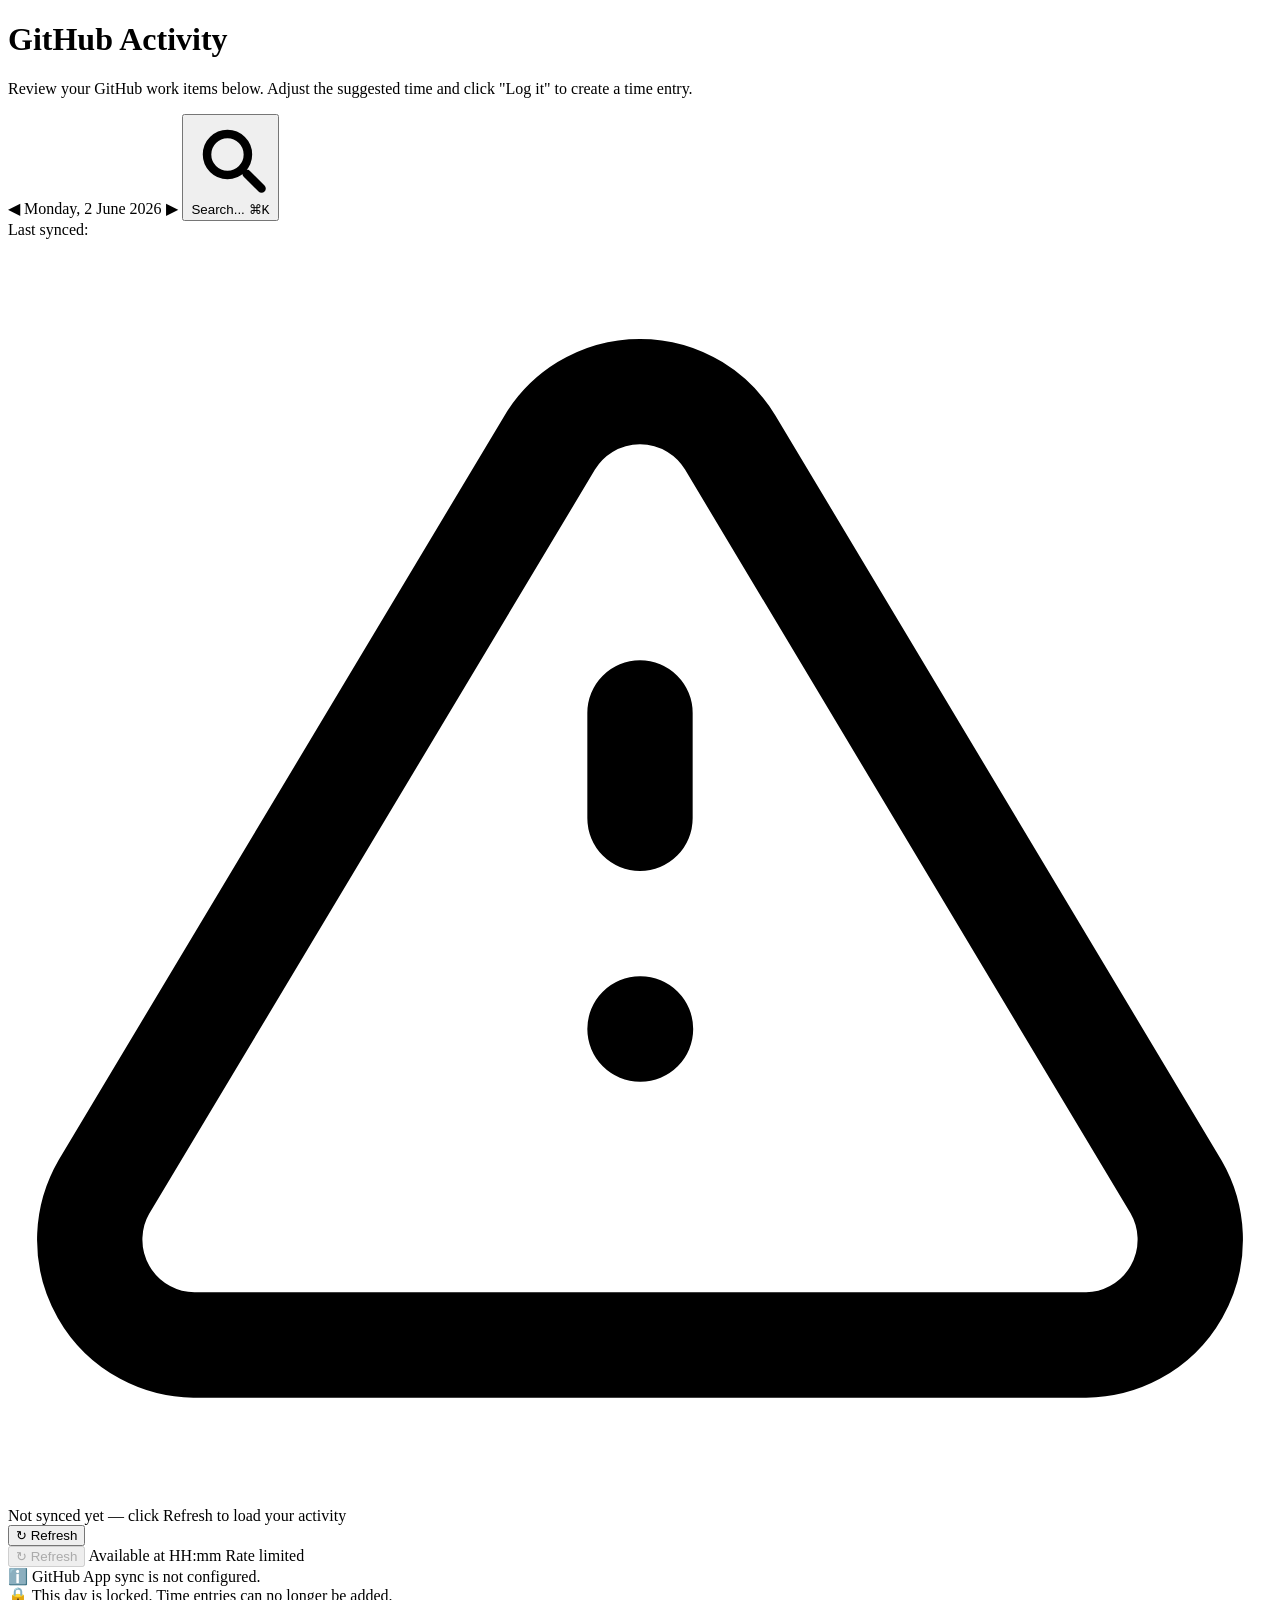
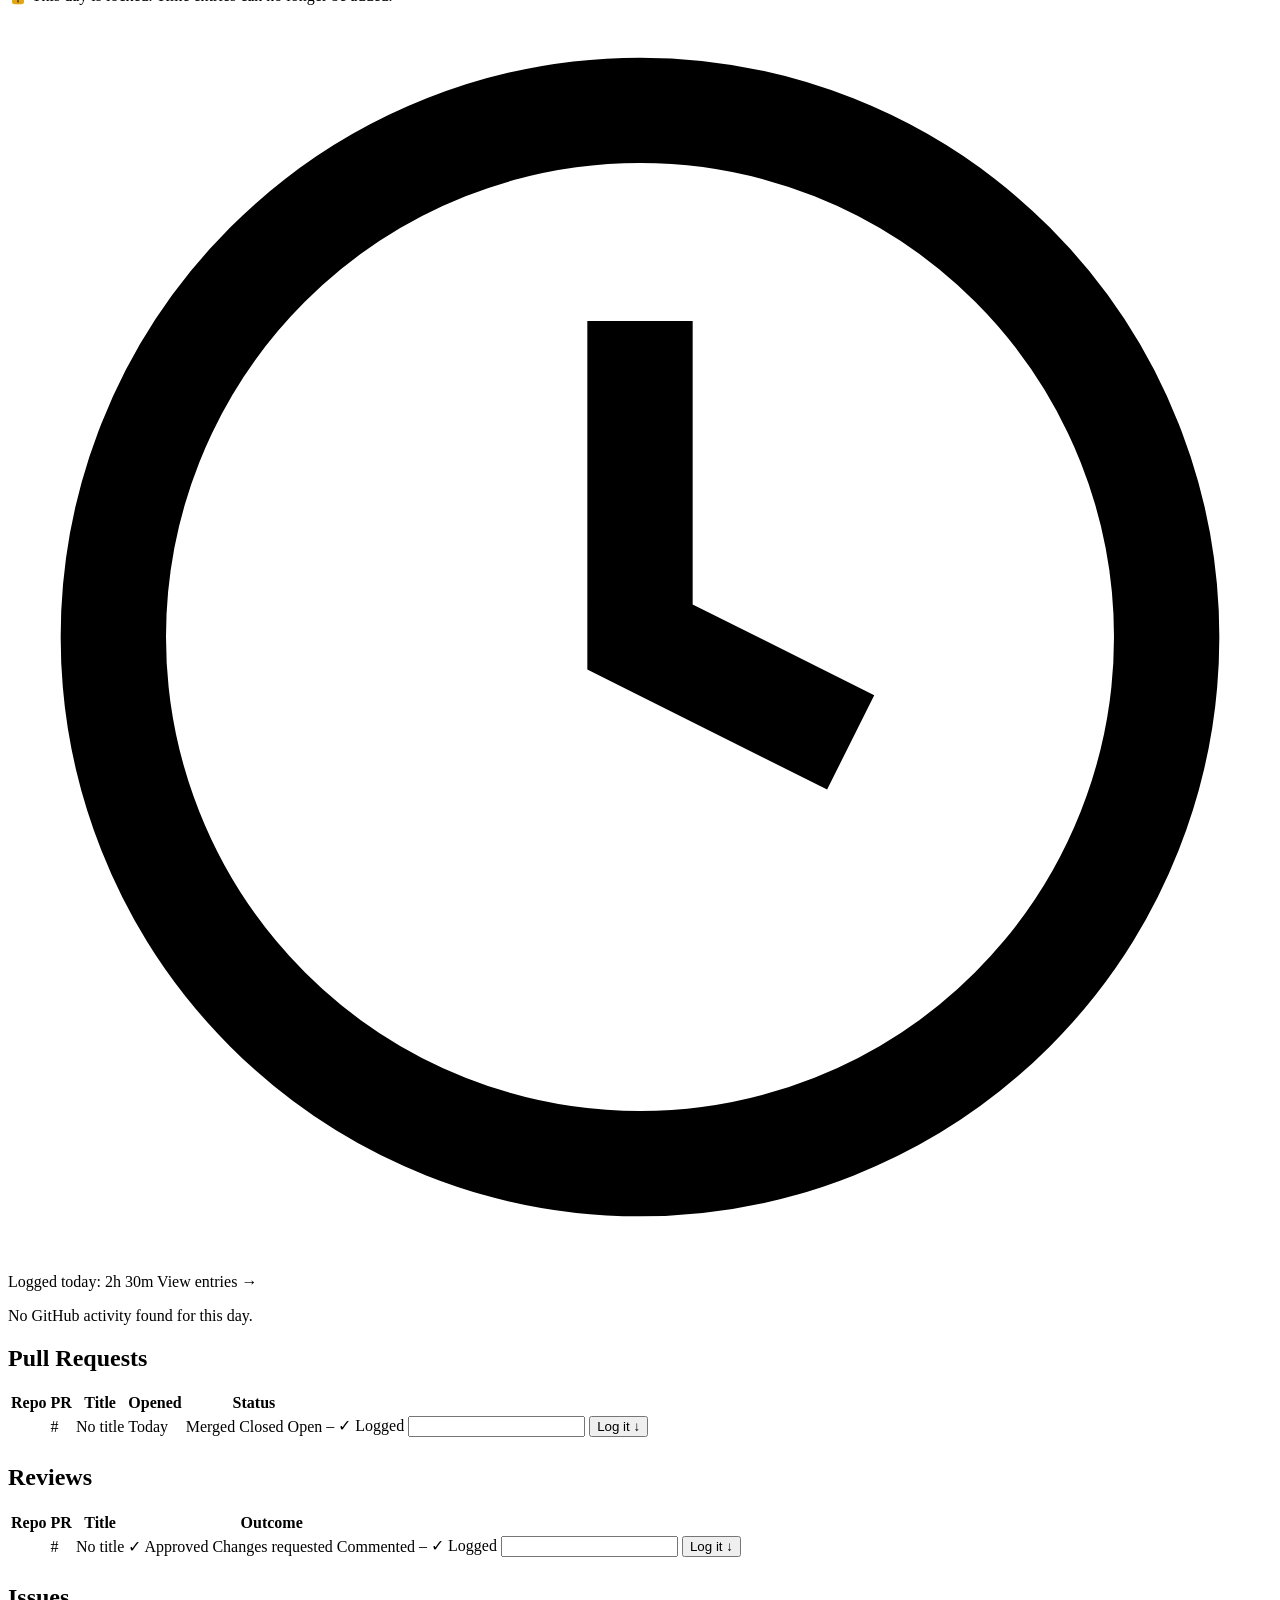
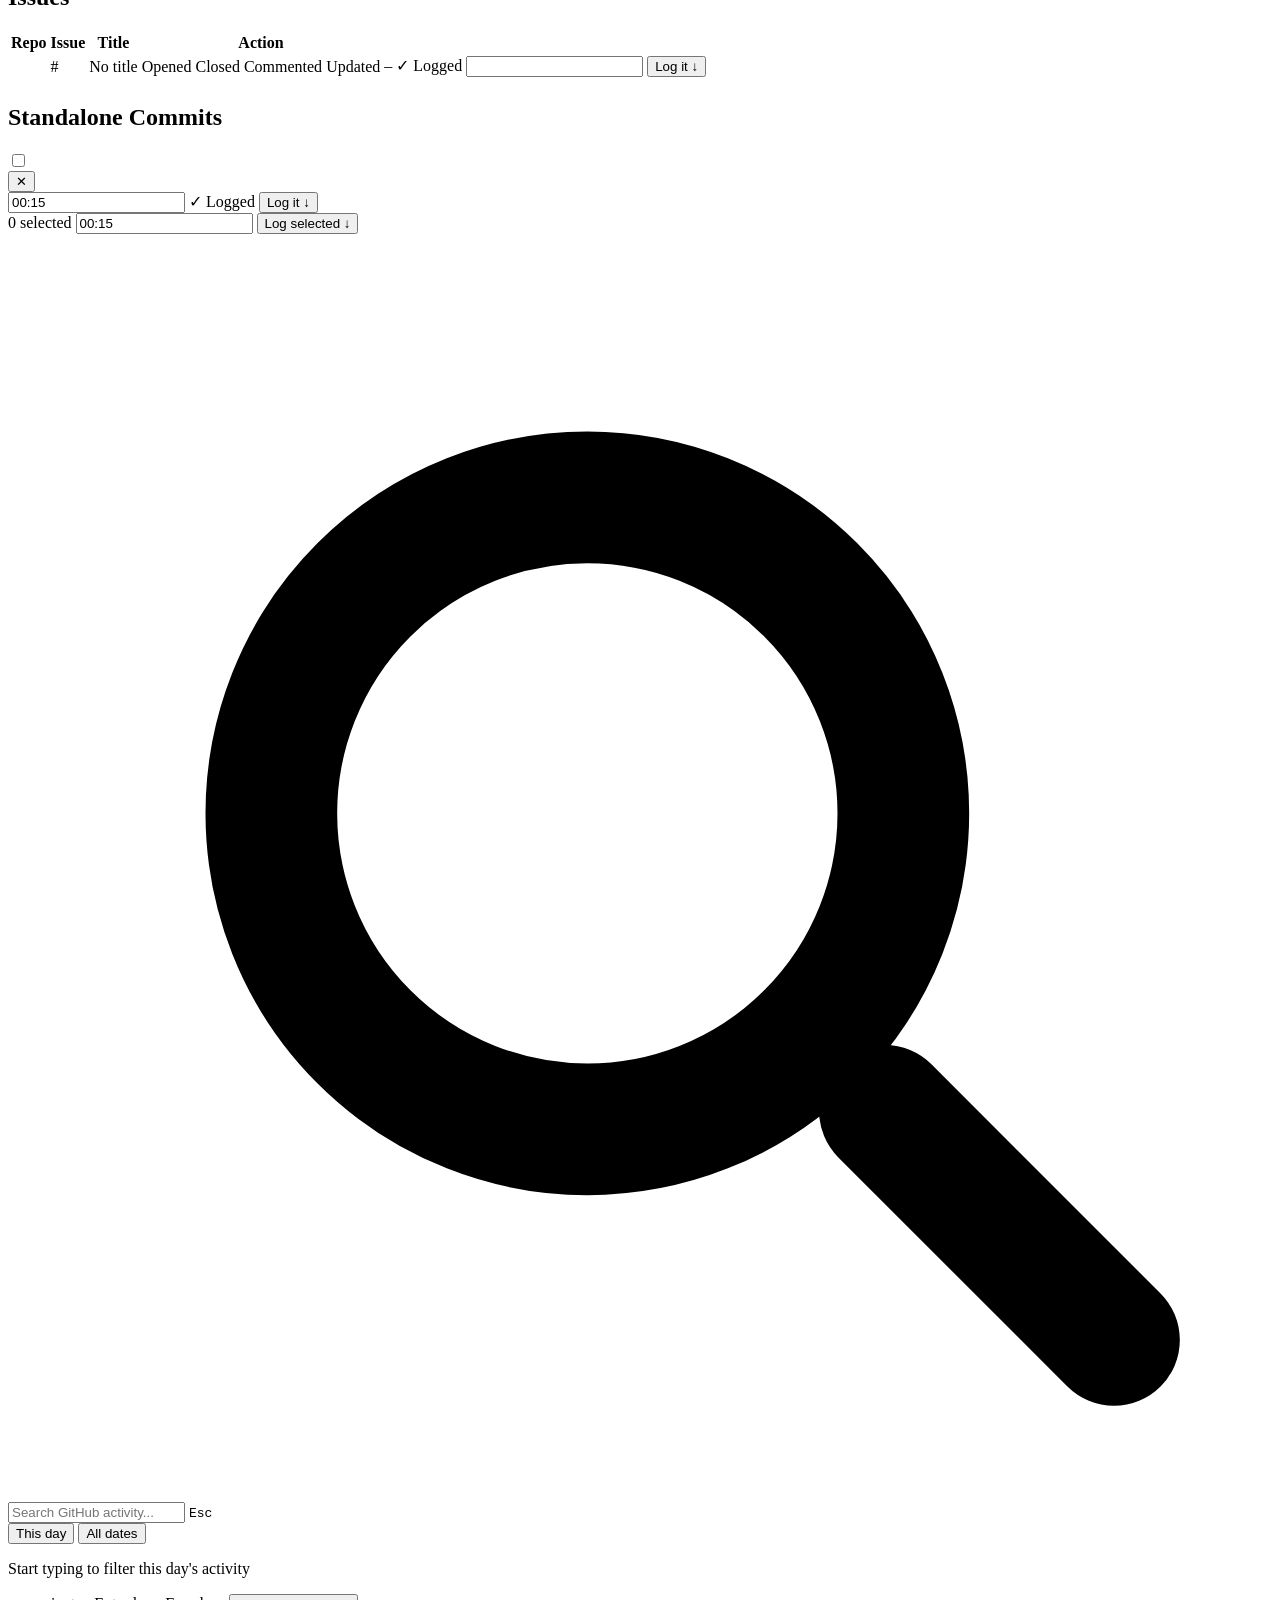
==== commit 007a061f: "Show total logged hours for the selected day in Git Activity - day summary of logged duration in the" ====
--- a/src/main/resources/templates/github-activity/index.html
+++ b/src/main/resources/templates/github-activity/index.html
@@ -49,8 +49,12 @@
                 <span th:text="${#temporals.format(lastSyncedAt, 'd MMM HH:mm')}"></span>
               </span>
               <span th:if="${lastSyncedAt == null}"
-                    class="text-xs text-gray-400 dark:text-zinc-500"
-                    th:text="#{github-activity.never-synced}">Never synced</span>
+                    class="text-xs text-amber-600 dark:text-amber-400 flex items-center gap-1">
+                <svg xmlns="http://www.w3.org/2000/svg" class="w-3.5 h-3.5 shrink-0" fill="none" viewBox="0 0 24 24" stroke="currentColor" stroke-width="2">
+                  <path stroke-linecap="round" stroke-linejoin="round" d="M12 9v2m0 4h.01M10.29 3.86L1.82 18a2 2 0 001.71 3h16.94a2 2 0 001.71-3L13.71 3.86a2 2 0 00-3.42 0z"/>
+                </svg>
+                <span th:text="#{github-activity.never-synced-hint}">Not synced yet — click Refresh to load your activity</span>
+              </span>
               <!-- Refresh button with battery-style fill indicator.
                    A thin bar drains left-to-right as the API rate limit is consumed,
                    shifting colour from green → amber → red. Disabled when limit is low. -->
@@ -69,6 +73,7 @@
                 </form>
                 <th:block th:if="${rateLimitSafe == false}">
                   <button type="button" disabled
+                          id="gh-rate-limited-btn"
                           class="button-secondary text-sm opacity-40 cursor-not-allowed relative overflow-hidden"
                           th:title="#{github-activity.rate-limited}">
                     <span class="pointer-events-none absolute bottom-0 left-0 h-0.5 rounded-full"
@@ -76,7 +81,9 @@
                     </span>
                     <span class="relative" th:text="#{github-activity.sync-now}">↻ Refresh</span>
                   </button>
-                  <span class="text-xs text-amber-500 dark:text-amber-400">
+                  <span class="text-xs text-amber-500 dark:text-amber-400"
+                        th:attr="data-reset-epoch=${rateLimitResetEpoch}"
+                        id="gh-rate-limit-reset-label">
                     <span th:if="${rateLimitResetAt != null}"
                           th:text="#{github-activity.rate-limit-resets-at(${rateLimitResetAt})}">Available at HH:mm</span>
                     <span th:if="${rateLimitResetAt == null}"
@@ -103,6 +110,19 @@
                class="mb-4 flex items-center gap-2 px-4 py-2 rounded bg-amber-50 dark:bg-amber-950 border border-amber-300 dark:border-amber-700 text-sm text-amber-800 dark:text-amber-200">
             <span>🔒</span>
             <span th:text="#{github-activity.locked}">This day is locked. Time entries can no longer be added.</span>
+          </div>
+
+          <!-- Day logged-time summary -->
+          <div th:if="${loggedDuration != null}"
+               class="mb-4 flex items-center gap-2 text-sm text-gray-500 dark:text-zinc-400">
+            <svg xmlns="http://www.w3.org/2000/svg" class="w-4 h-4 shrink-0 text-green-500 dark:text-green-400" fill="none" viewBox="0 0 24 24" stroke="currentColor" stroke-width="2">
+              <circle cx="12" cy="12" r="10"/><polyline points="12 6 12 12 16 14"/>
+            </svg>
+            <span th:text="#{github-activity.logged-today}">Logged today:</span>
+            <span class="font-semibold text-gray-800 dark:text-zinc-100" th:text="${loggedDuration}">2h 30m</span>
+            <a th:href="@{/timeentries(date=${date})}"
+               class="text-xs text-blue-500 dark:text-sky-400 hover:underline ml-1"
+               th:text="#{github-activity.view-entries}">View entries →</a>
           </div>
 
           <!-- Empty state -->
@@ -667,6 +687,36 @@
             meta.name = '_csrf'; meta.content = csrfInput.value;
             document.head.appendChild(meta);
           }
+
+          // ── Rate-limit auto-refresh ──────────────────────────────────────
+          // When rate-limited, reload the page automatically once the reset
+          // time passes so the Refresh button re-enables without user action.
+          const resetLabel = document.getElementById('gh-rate-limit-reset-label');
+          if (resetLabel) {
+            const resetEpoch = parseInt(resetLabel.dataset.resetEpoch || '0', 10);
+            if (resetEpoch > 0) {
+              const msUntilReset = resetEpoch * 1000 - Date.now();
+              if (msUntilReset <= 0) {
+                window.location.reload();
+              } else {
+                // Live countdown in the label
+                const tick = () => {
+                  const remaining = Math.ceil((resetEpoch * 1000 - Date.now()) / 1000);
+                  if (remaining <= 0) {
+                    window.location.reload();
+                  } else {
+                    const m = Math.floor(remaining / 60);
+                    const s = remaining % 60;
+                    resetLabel.textContent = m > 0
+                      ? `Available in ${m}m ${s}s`
+                      : `Available in ${s}s`;
+                  }
+                };
+                tick();
+                setInterval(tick, 1000);
+              }
+            }
+          }
         });
 
         // ── Search Modal ─────────────────────────────────────────────────────
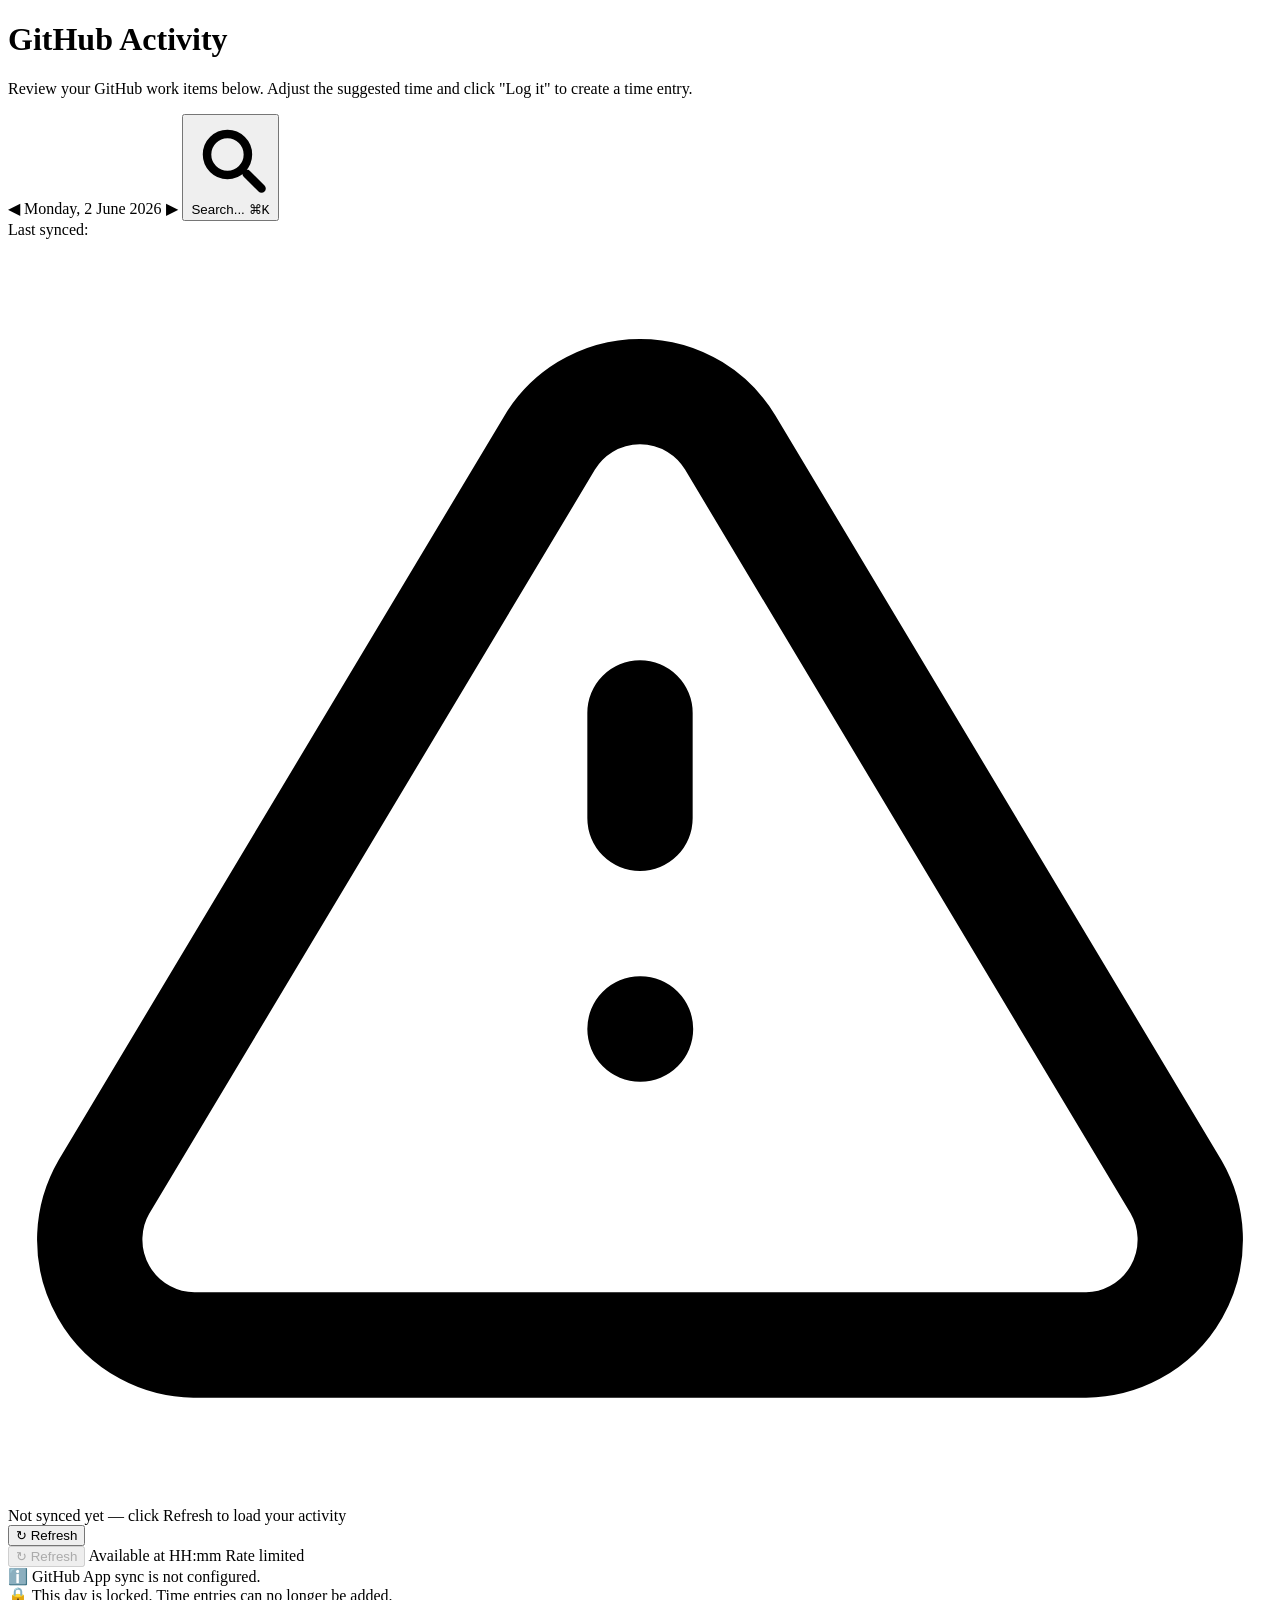
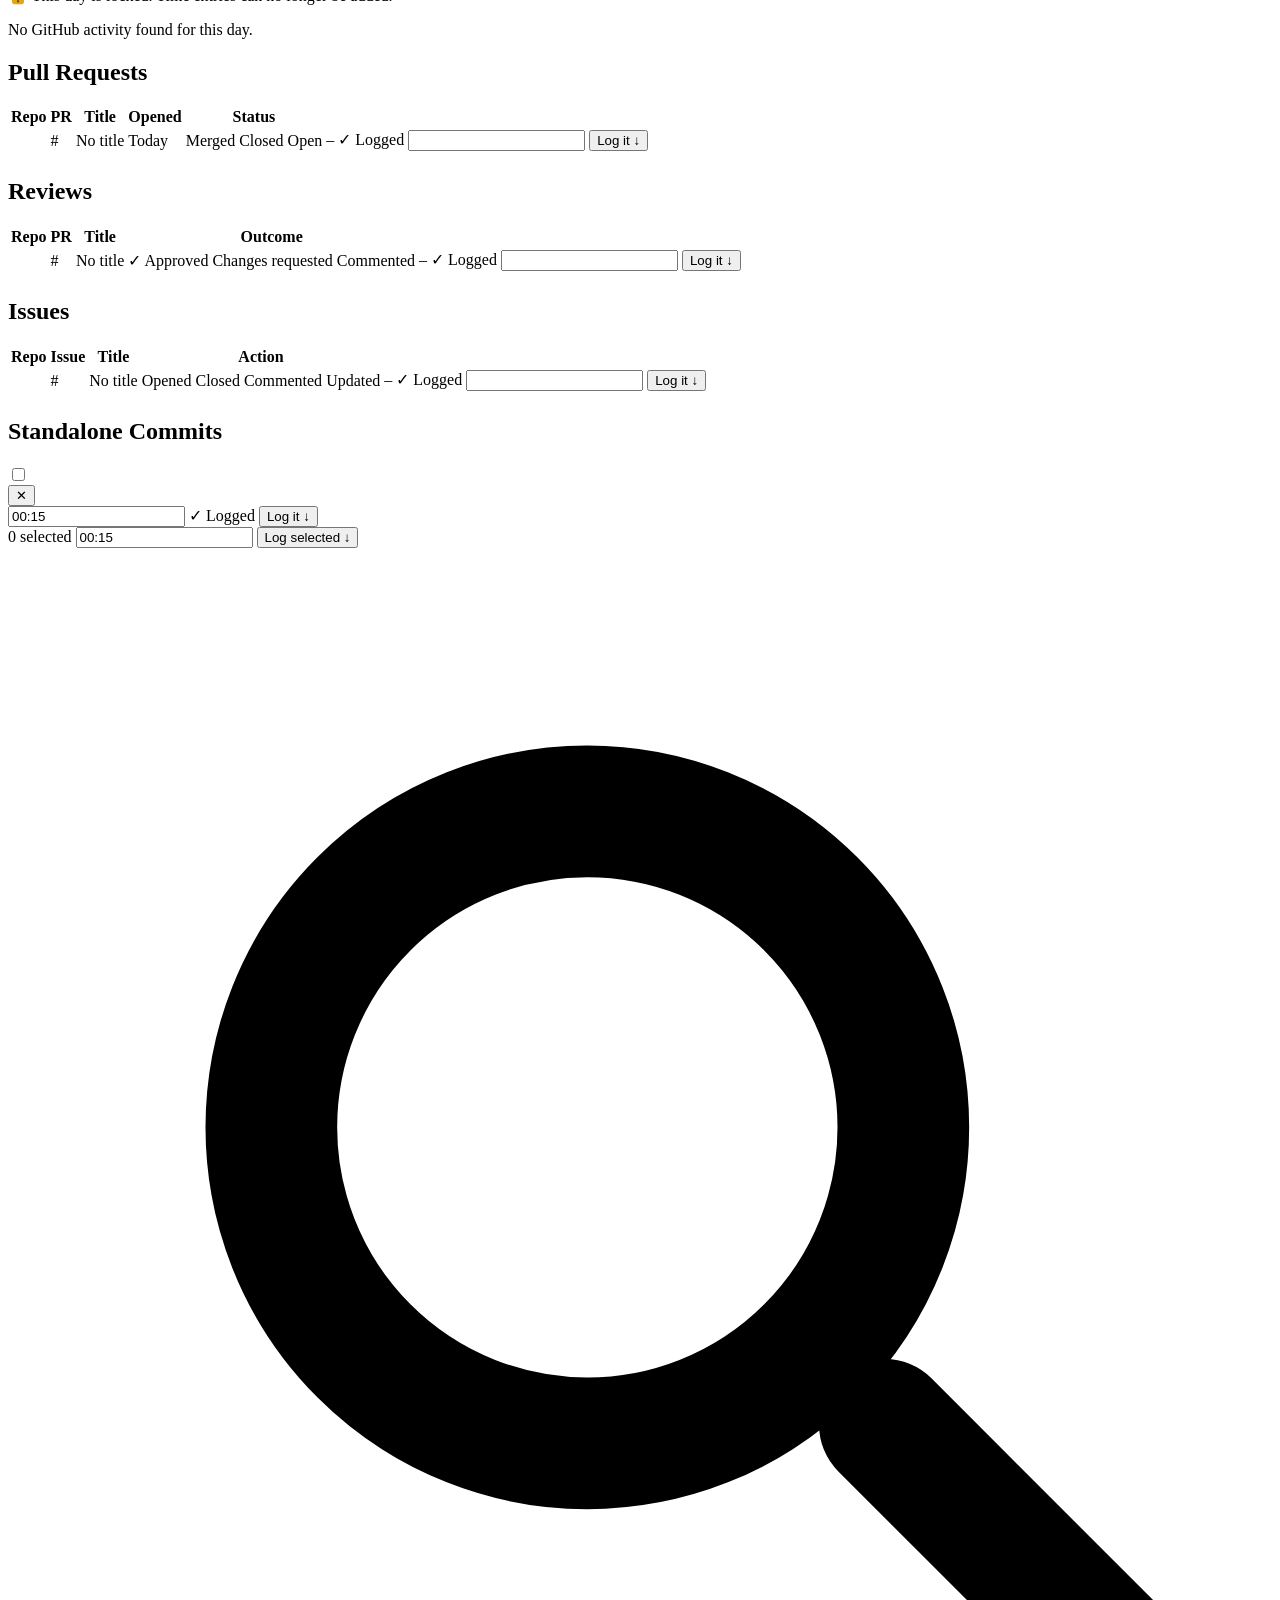
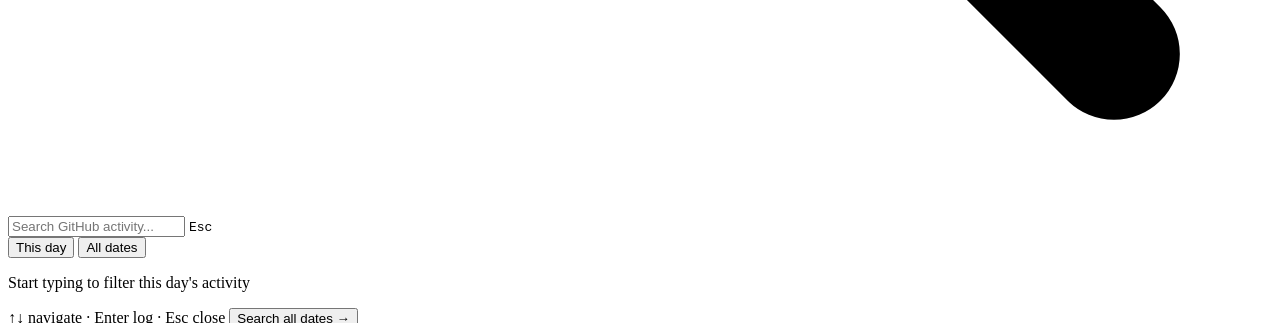
==== commit 37aee799: "Improve GitHub Activity sync UX - guide users to click Refresh when never synced - auto-reload the p" ====
--- a/src/main/resources/templates/github-activity/index.html
+++ b/src/main/resources/templates/github-activity/index.html
@@ -112,19 +112,6 @@
             <span th:text="#{github-activity.locked}">This day is locked. Time entries can no longer be added.</span>
           </div>
 
-          <!-- Day logged-time summary -->
-          <div th:if="${loggedDuration != null}"
-               class="mb-4 flex items-center gap-2 text-sm text-gray-500 dark:text-zinc-400">
-            <svg xmlns="http://www.w3.org/2000/svg" class="w-4 h-4 shrink-0 text-green-500 dark:text-green-400" fill="none" viewBox="0 0 24 24" stroke="currentColor" stroke-width="2">
-              <circle cx="12" cy="12" r="10"/><polyline points="12 6 12 12 16 14"/>
-            </svg>
-            <span th:text="#{github-activity.logged-today}">Logged today:</span>
-            <span class="font-semibold text-gray-800 dark:text-zinc-100" th:text="${loggedDuration}">2h 30m</span>
-            <a th:href="@{/timeentries(date=${date})}"
-               class="text-xs text-blue-500 dark:text-sky-400 hover:underline ml-1"
-               th:text="#{github-activity.view-entries}">View entries →</a>
-          </div>
-
           <!-- Empty state -->
           <p th:if="${!hasActivity}" data-testid="github-activity-empty" class="text-gray-500 dark:text-zinc-400"
              th:text="${syncConfigured} ? #{github-activity.empty} : #{github-activity.empty-no-sync}">
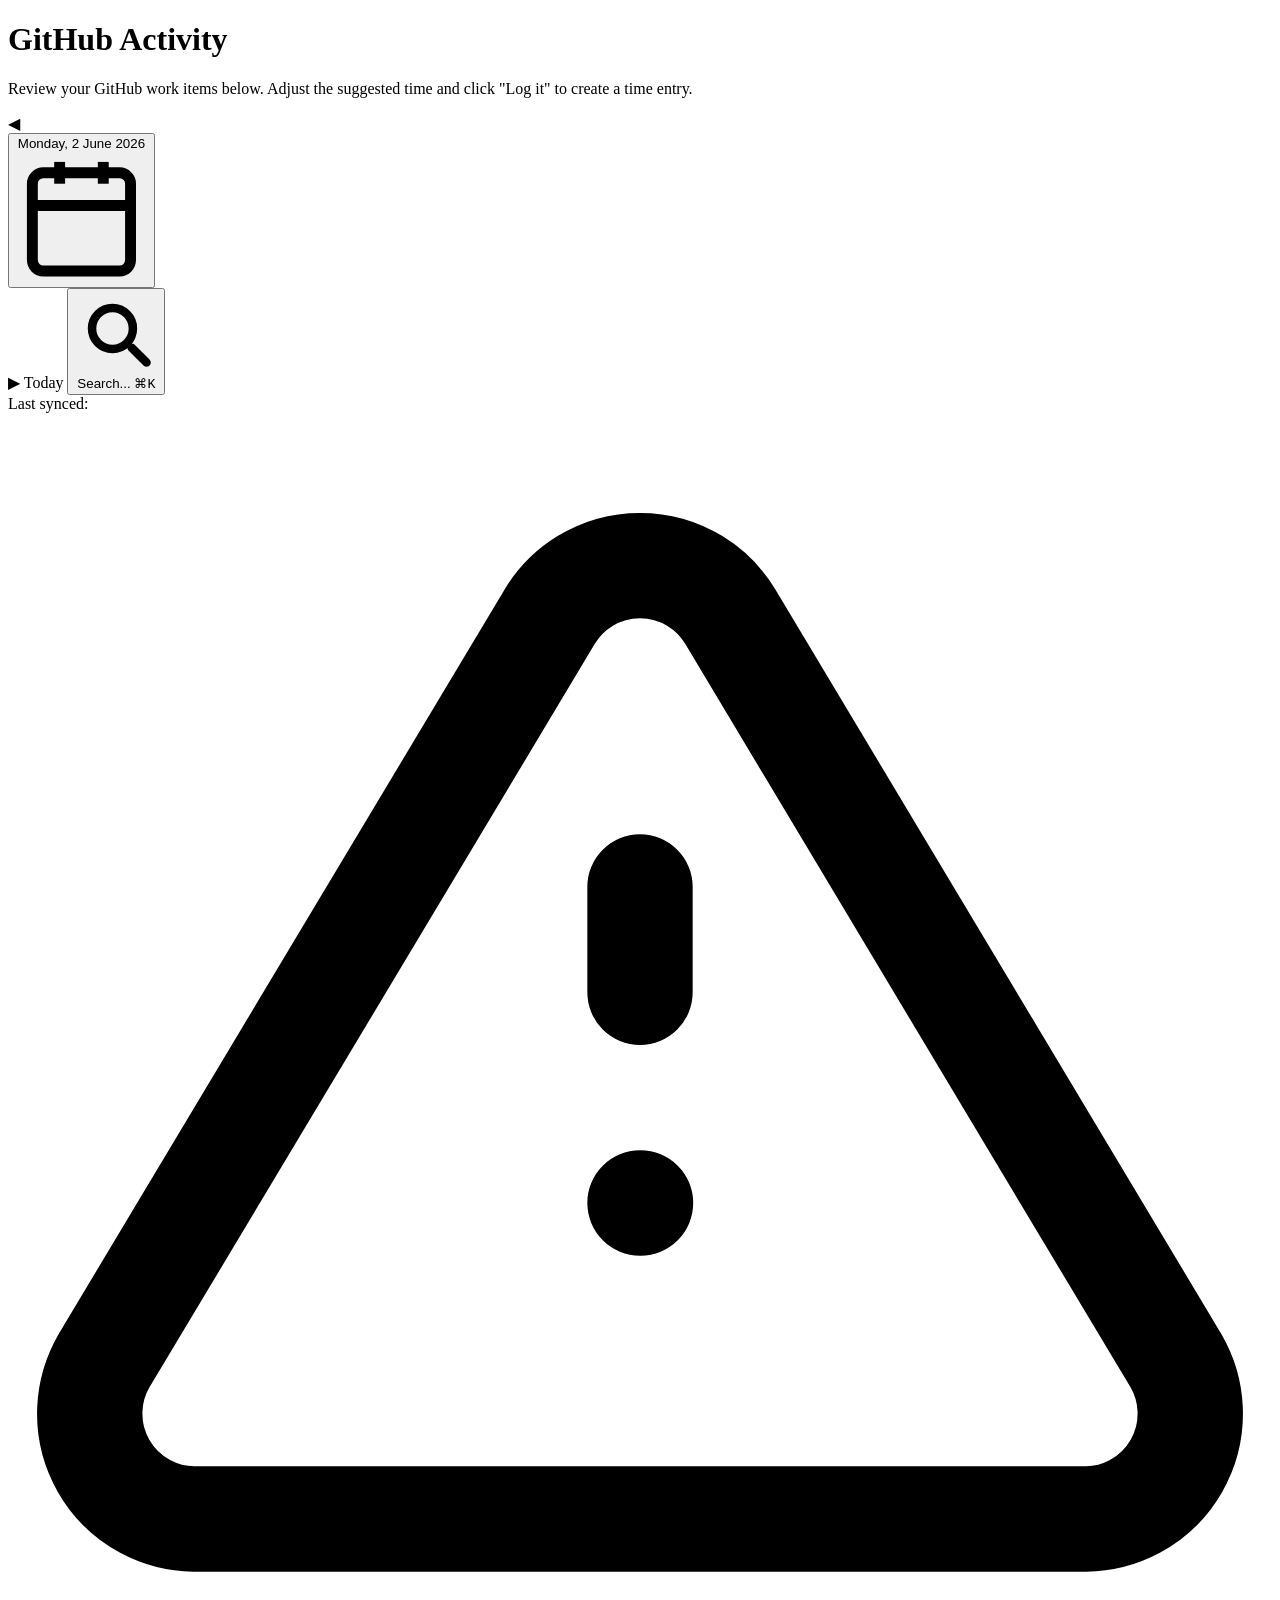
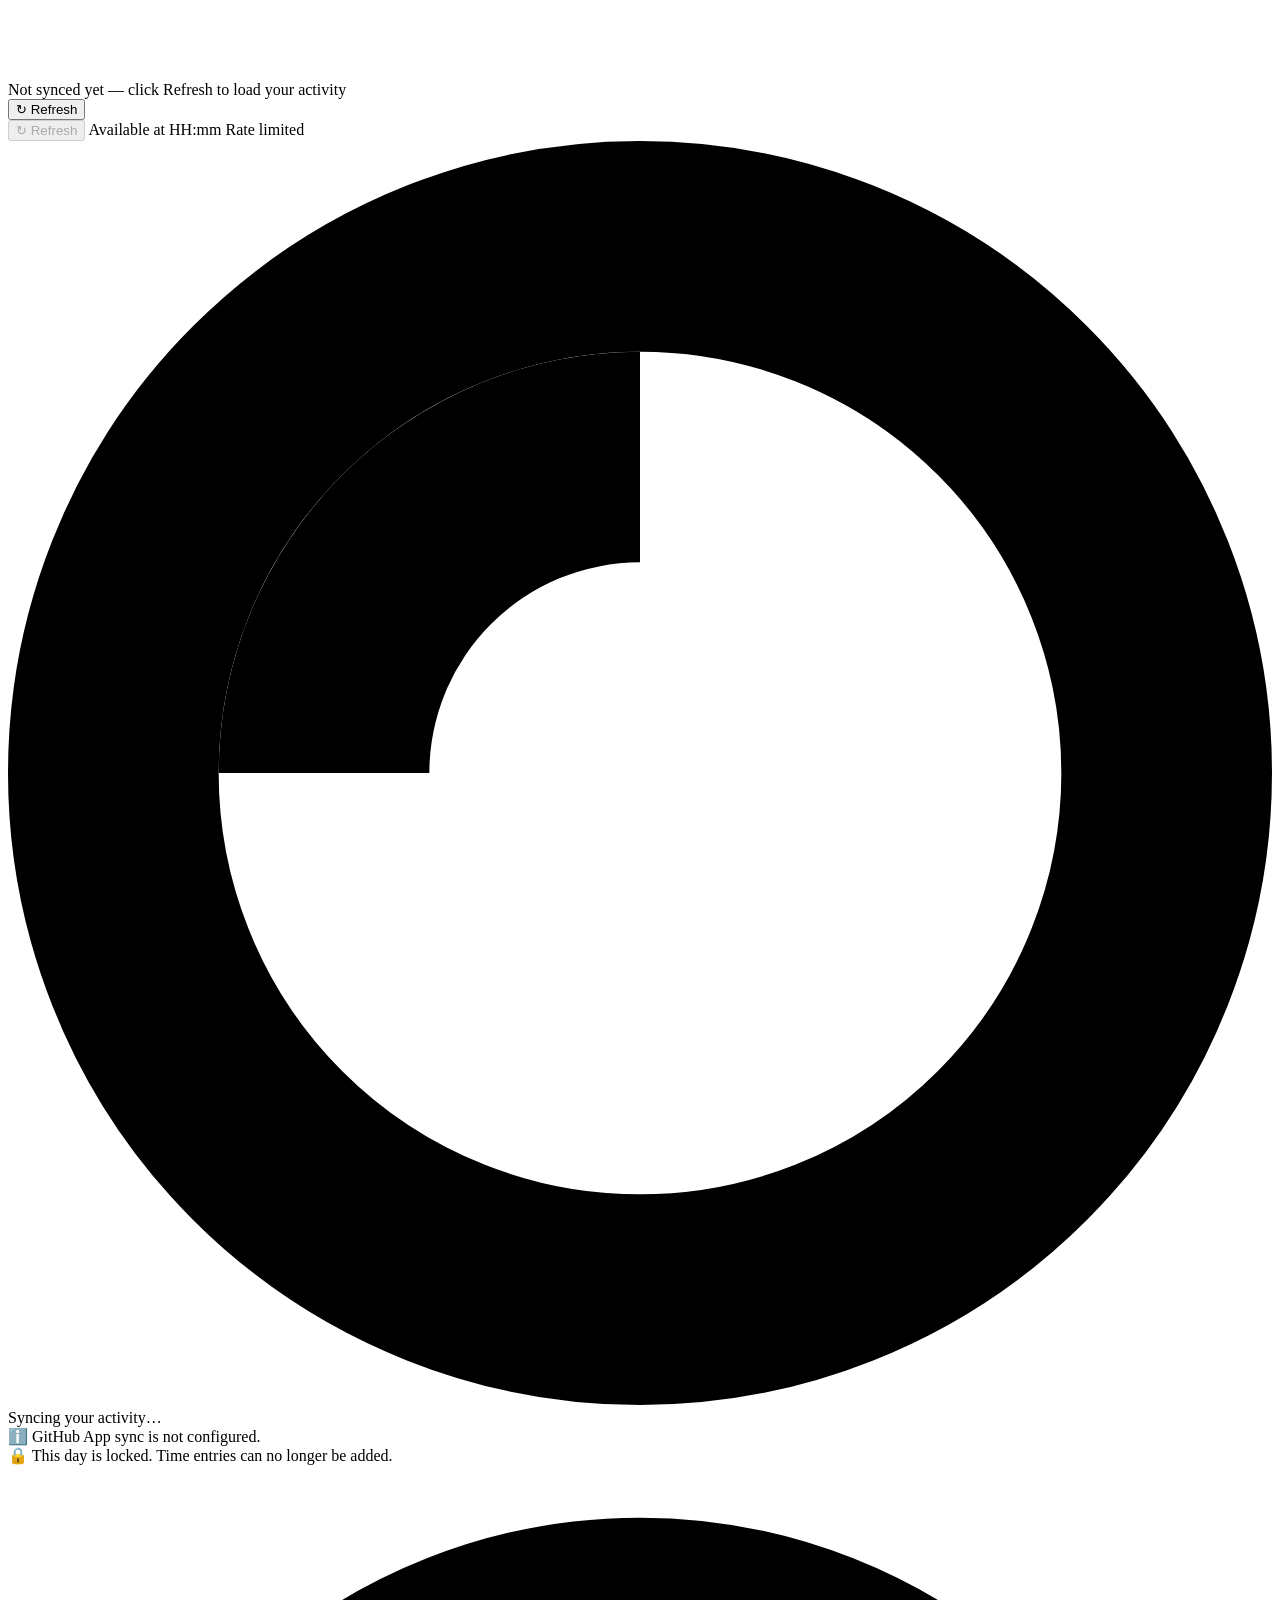
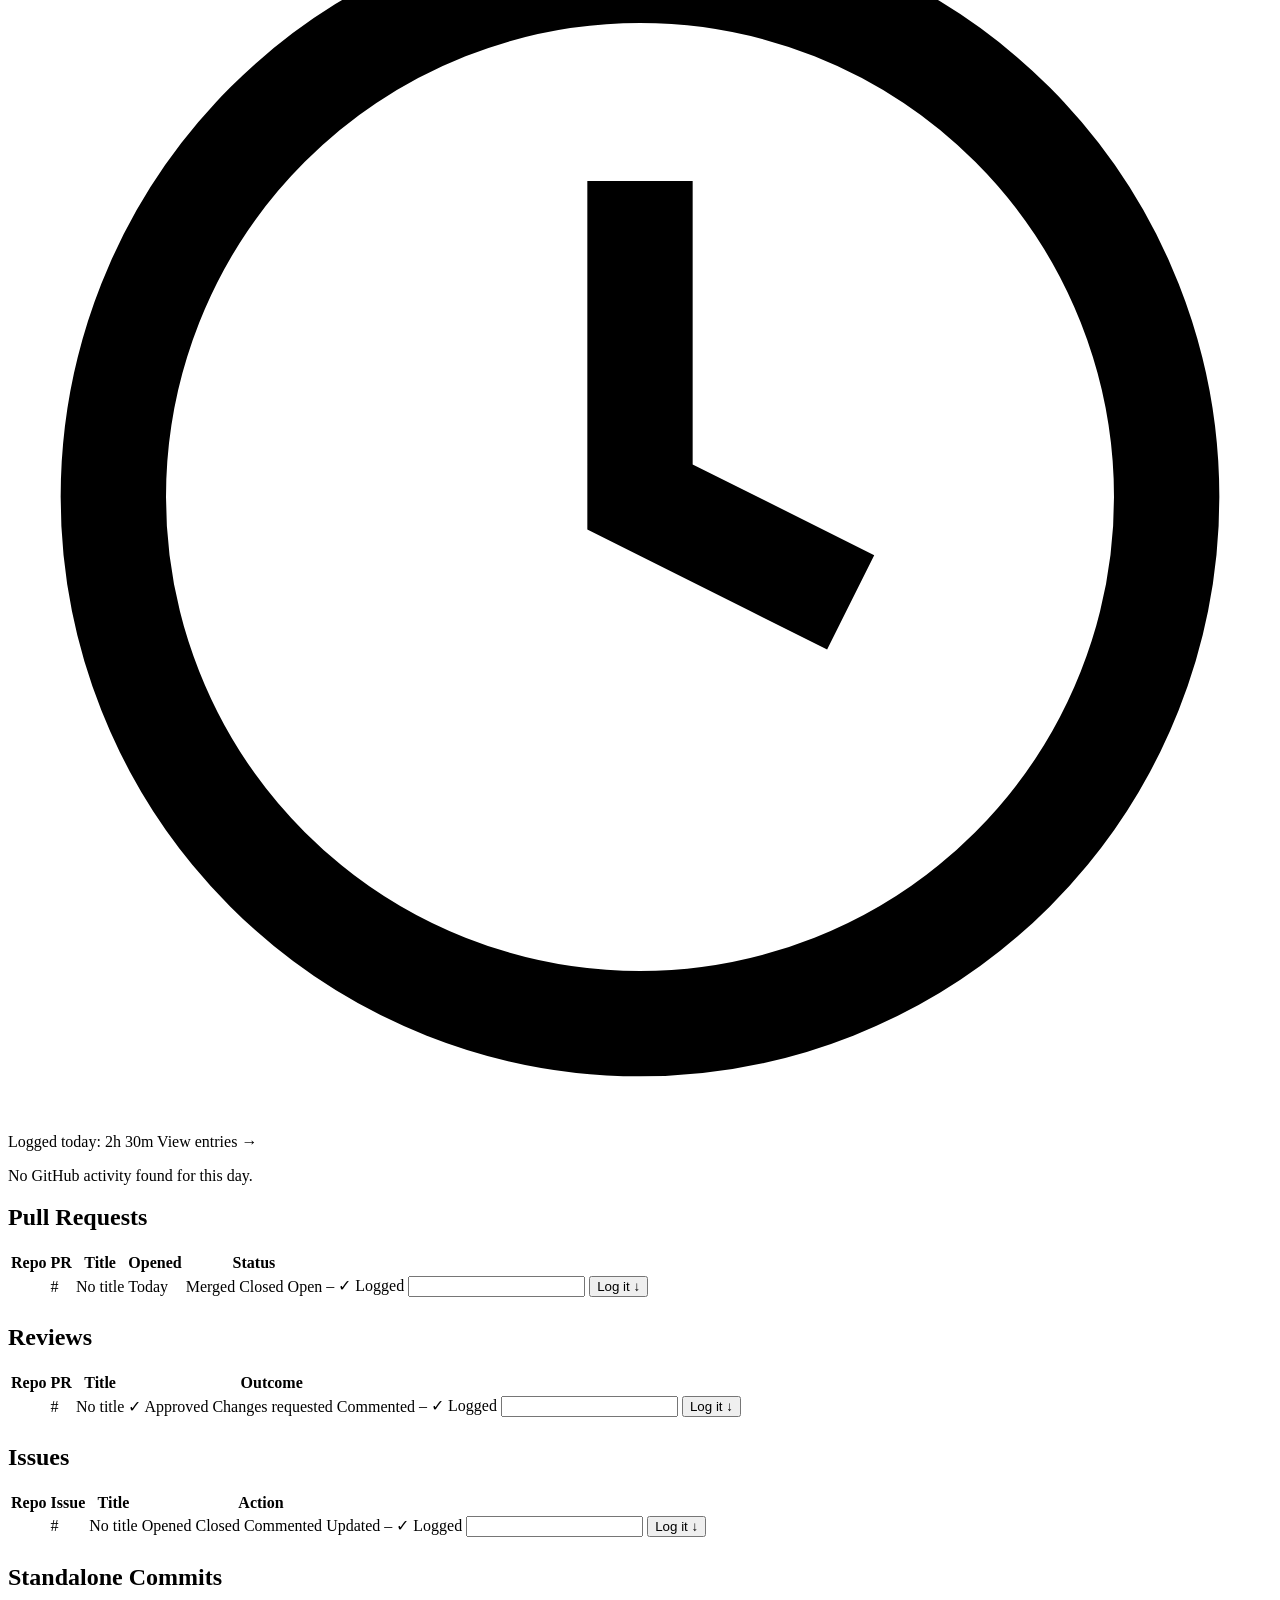
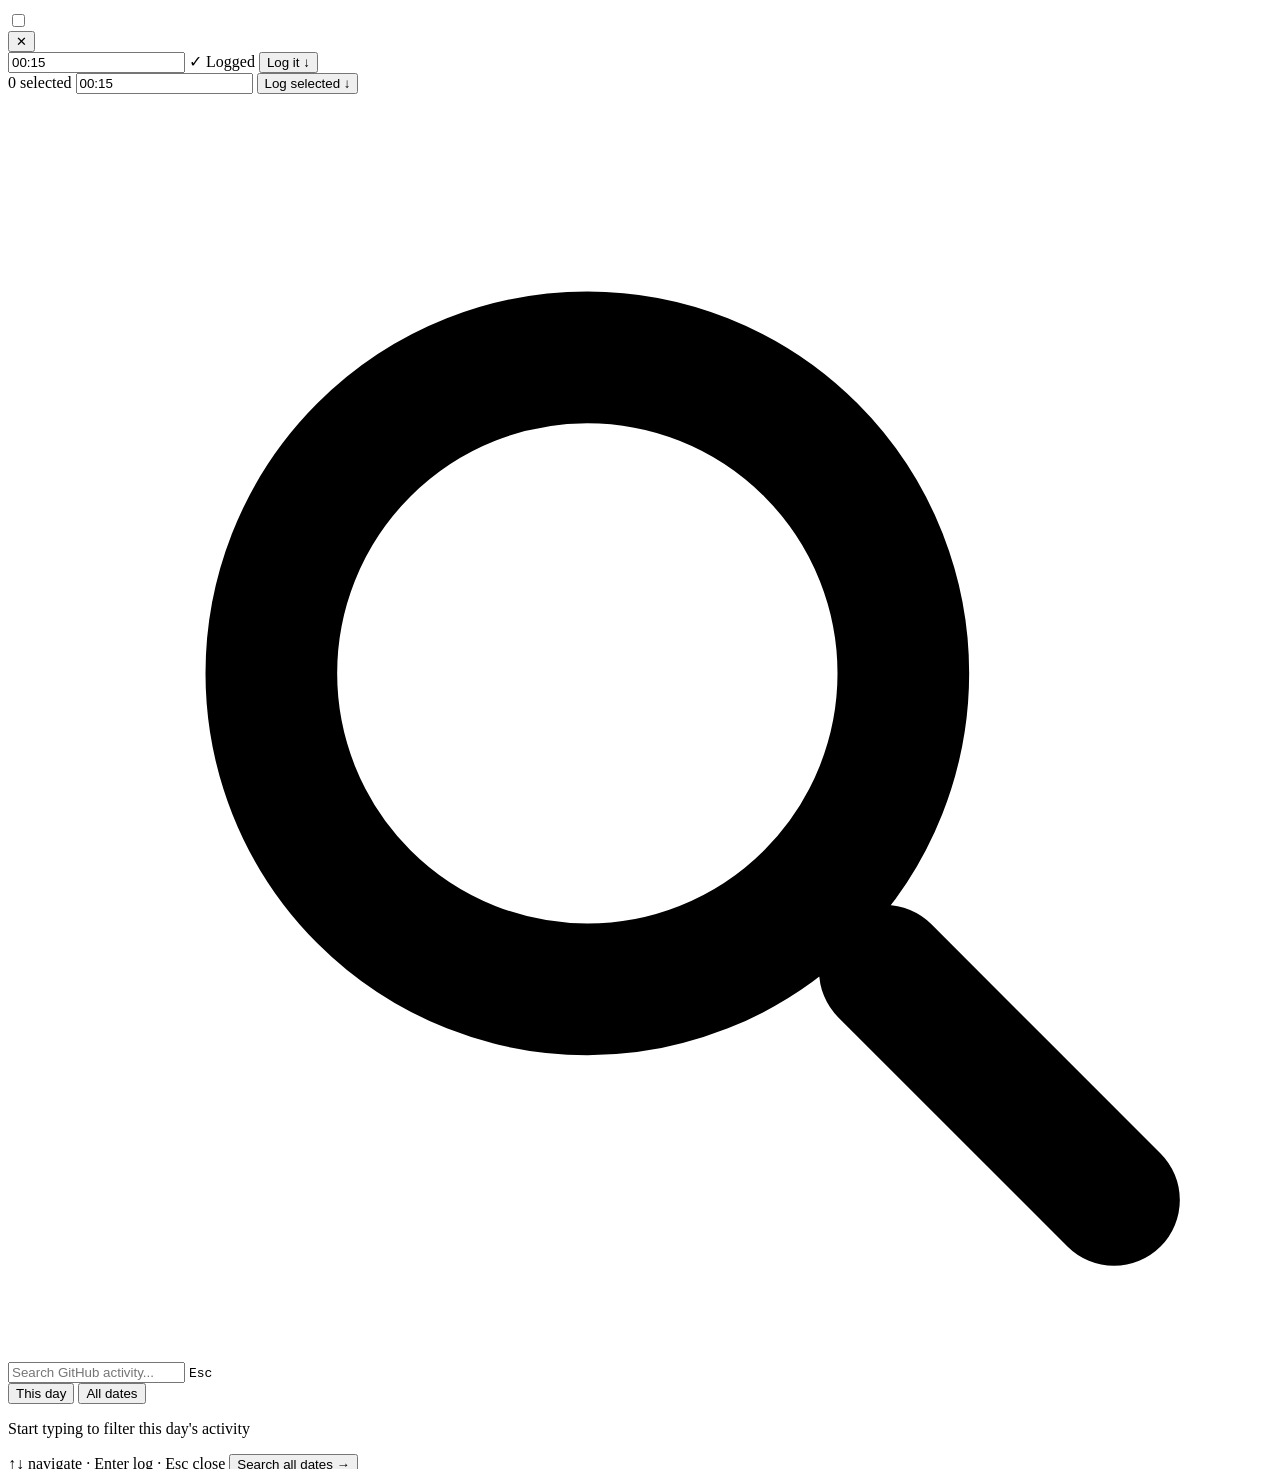
==== commit c2c174ca: "Re-enable standalone commits and auto-sync on first load - re-enable the standalone-commits section " ====
--- a/src/main/resources/templates/github-activity/index.html
+++ b/src/main/resources/templates/github-activity/index.html
@@ -18,6 +18,10 @@
 
     <th:block th:fragment="content">
 
+      <!-- Hide the Duet picker's input row before the component renders to prevent
+           a flicker on page navigation. The calendar popup itself is shown via JS. -->
+      <style>#gh-date-picker .duet-date__input-wrapper { display: none; }</style>
+
       <main class="content-container content--max-w flex flex-col">
         <div class="flex-1 flex flex-col mx-auto w-full max-w-7xl px-4 desktop:px-8 pb-24">
 
@@ -29,8 +33,32 @@
           <!-- Date navigation -->
           <div class="flex items-center gap-4 mb-6">
             <a th:href="@{/github-activity(date=${prevDate})}" class="button-secondary">&#9664;</a>
-            <span th:text="${#temporals.format(date, 'EEEE, d MMMM yyyy')}">Monday, 2 June 2026</span>
+
+            <!-- Clickable date — opens Duet date picker -->
+            <div class="relative flex items-center gap-1.5">
+              <button type="button" id="gh-date-btn"
+                      class="font-medium hover:text-blue-600 dark:hover:text-blue-400 flex items-center gap-1.5"
+                      th:title="#{github-activity.pick-date}">
+                <span th:text="${#temporals.format(date, 'EEEE, d MMMM yyyy')}">Monday, 2 June 2026</span>
+                <svg xmlns="http://www.w3.org/2000/svg" class="w-3.5 h-3.5 shrink-0 text-gray-400 dark:text-zinc-500" fill="none" viewBox="0 0 24 24" stroke="currentColor" stroke-width="2">
+                  <rect x="3" y="4" width="18" height="18" rx="2" ry="2"/><line x1="16" y1="2" x2="16" y2="6"/><line x1="8" y1="2" x2="8" y2="6"/><line x1="3" y1="10" x2="21" y2="10"/>
+                </svg>
+              </button>
+              <!-- Duet picker — input-wrapper hidden via JS, only calendar popup is shown -->
+              <div id="gh-date-picker-anchor" class="absolute top-full left-0 z-50">
+                <duet-date-picker id="gh-date-picker"
+                                  th:value="${#temporals.format(date, 'yyyy-MM-dd')}">
+                </duet-date-picker>
+              </div>
+            </div>
+
             <a th:href="@{/github-activity(date=${nextDate})}" class="button-secondary">&#9654;</a>
+
+            <!-- Today button — hidden when already viewing today -->
+            <a th:if="${!isToday}" th:href="@{/github-activity}"
+               class="button-secondary text-xs"
+               th:text="#{github-activity.today}">Today</a>
+
             <!-- Search trigger -->
             <button type="button"
                     data-testid="gh-search-trigger"
@@ -94,6 +122,17 @@
             </div>
           </div>
 
+          <!-- Auto-sync banner — shown by JS when page triggers a background sync -->
+          <div id="gh-syncing-banner"
+               th:attr="data-auto-sync=${autoSync}"
+               class="hidden mb-4 flex items-center gap-2 px-4 py-2 rounded bg-blue-50 dark:bg-sky-950 border border-blue-200 dark:border-sky-800 text-sm text-blue-700 dark:text-sky-200">
+            <svg class="w-4 h-4 shrink-0 animate-spin" xmlns="http://www.w3.org/2000/svg" fill="none" viewBox="0 0 24 24">
+              <circle class="opacity-25" cx="12" cy="12" r="10" stroke="currentColor" stroke-width="4"/>
+              <path class="opacity-75" fill="currentColor" d="M4 12a8 8 0 018-8v4a4 4 0 00-4 4H4z"/>
+            </svg>
+            <span th:text="#{github-activity.syncing}">Syncing your activity…</span>
+          </div>
+
           <!-- Sync not configured notice -->
           <div th:if="${!syncConfigured}"
                data-testid="github-activity-sync-not-configured"
@@ -110,6 +149,19 @@
                class="mb-4 flex items-center gap-2 px-4 py-2 rounded bg-amber-50 dark:bg-amber-950 border border-amber-300 dark:border-amber-700 text-sm text-amber-800 dark:text-amber-200">
             <span>🔒</span>
             <span th:text="#{github-activity.locked}">This day is locked. Time entries can no longer be added.</span>
+          </div>
+
+          <!-- Day logged-time summary -->
+          <div th:if="${loggedDuration != null}"
+               class="mb-4 flex items-center gap-2 text-sm text-gray-500 dark:text-zinc-400">
+            <svg xmlns="http://www.w3.org/2000/svg" class="w-4 h-4 shrink-0 text-green-500 dark:text-green-400" fill="none" viewBox="0 0 24 24" stroke="currentColor" stroke-width="2">
+              <circle cx="12" cy="12" r="10"/><polyline points="12 6 12 12 16 14"/>
+            </svg>
+            <span th:text="#{github-activity.logged-today}">Logged today:</span>
+            <span class="font-semibold text-gray-800 dark:text-zinc-100" th:text="${loggedDuration}">2h 30m</span>
+            <a th:href="@{/timeentries(date=${date})}"
+               class="text-xs text-blue-500 dark:text-sky-400 hover:underline ml-1"
+               th:text="#{github-activity.view-entries}">View entries →</a>
           </div>
 
           <!-- Empty state -->
@@ -398,7 +450,7 @@
           </section>
 
           <!-- ── Standalone Commits ────────────────────────────────────── -->
-          <section th:if="false" data-testid="github-activity-standalone-section" class="mb-8">
+          <section th:if="${showStandaloneCommits and !#lists.isEmpty(standaloneAnchors)}" data-testid="github-activity-standalone-section" class="mb-8">
             <h2 class="text-base font-semibold text-gray-700 dark:text-zinc-200 mb-2">Standalone Commits</h2>
 
             <div th:each="anchor, anchorStat : ${standaloneAnchors}"
@@ -676,8 +728,6 @@
           }
 
           // ── Rate-limit auto-refresh ──────────────────────────────────────
-          // When rate-limited, reload the page automatically once the reset
-          // time passes so the Refresh button re-enables without user action.
           const resetLabel = document.getElementById('gh-rate-limit-reset-label');
           if (resetLabel) {
             const resetEpoch = parseInt(resetLabel.dataset.resetEpoch || '0', 10);
@@ -686,7 +736,6 @@
               if (msUntilReset <= 0) {
                 window.location.reload();
               } else {
-                // Live countdown in the label
                 const tick = () => {
                   const remaining = Math.ceil((resetEpoch * 1000 - Date.now()) / 1000);
                   if (remaining <= 0) {
@@ -702,6 +751,29 @@
                 tick();
                 setInterval(tick, 1000);
               }
+            }
+          }
+
+          // ── Date picker (Duet) ───────────────────────────────────────────
+          // .duet-date__input-wrapper is hidden via CSS to prevent flicker on navigation.
+          const ghDateBtn = document.getElementById('gh-date-btn');
+          const ghDatePicker = document.getElementById('gh-date-picker');
+          if (ghDateBtn && ghDatePicker) {
+            ghDateBtn.addEventListener('click', () => ghDatePicker.show());
+            ghDatePicker.addEventListener('duetChange', (e) => {
+              if (e.detail && e.detail.value) {
+                window.location.href = '/github-activity?date=' + e.detail.value;
+              }
+            });
+          }
+
+          // ── Auto-sync on first load of the day ───────────────────────────
+          const syncBanner = document.getElementById('gh-syncing-banner');
+          if (syncBanner && syncBanner.dataset.autoSync === 'true') {
+            const syncForm = document.querySelector('form[action$="/sync"]');
+            if (syncForm) {
+              syncBanner.classList.remove('hidden');
+              setTimeout(() => syncForm.submit(), 200);
             }
           }
         });
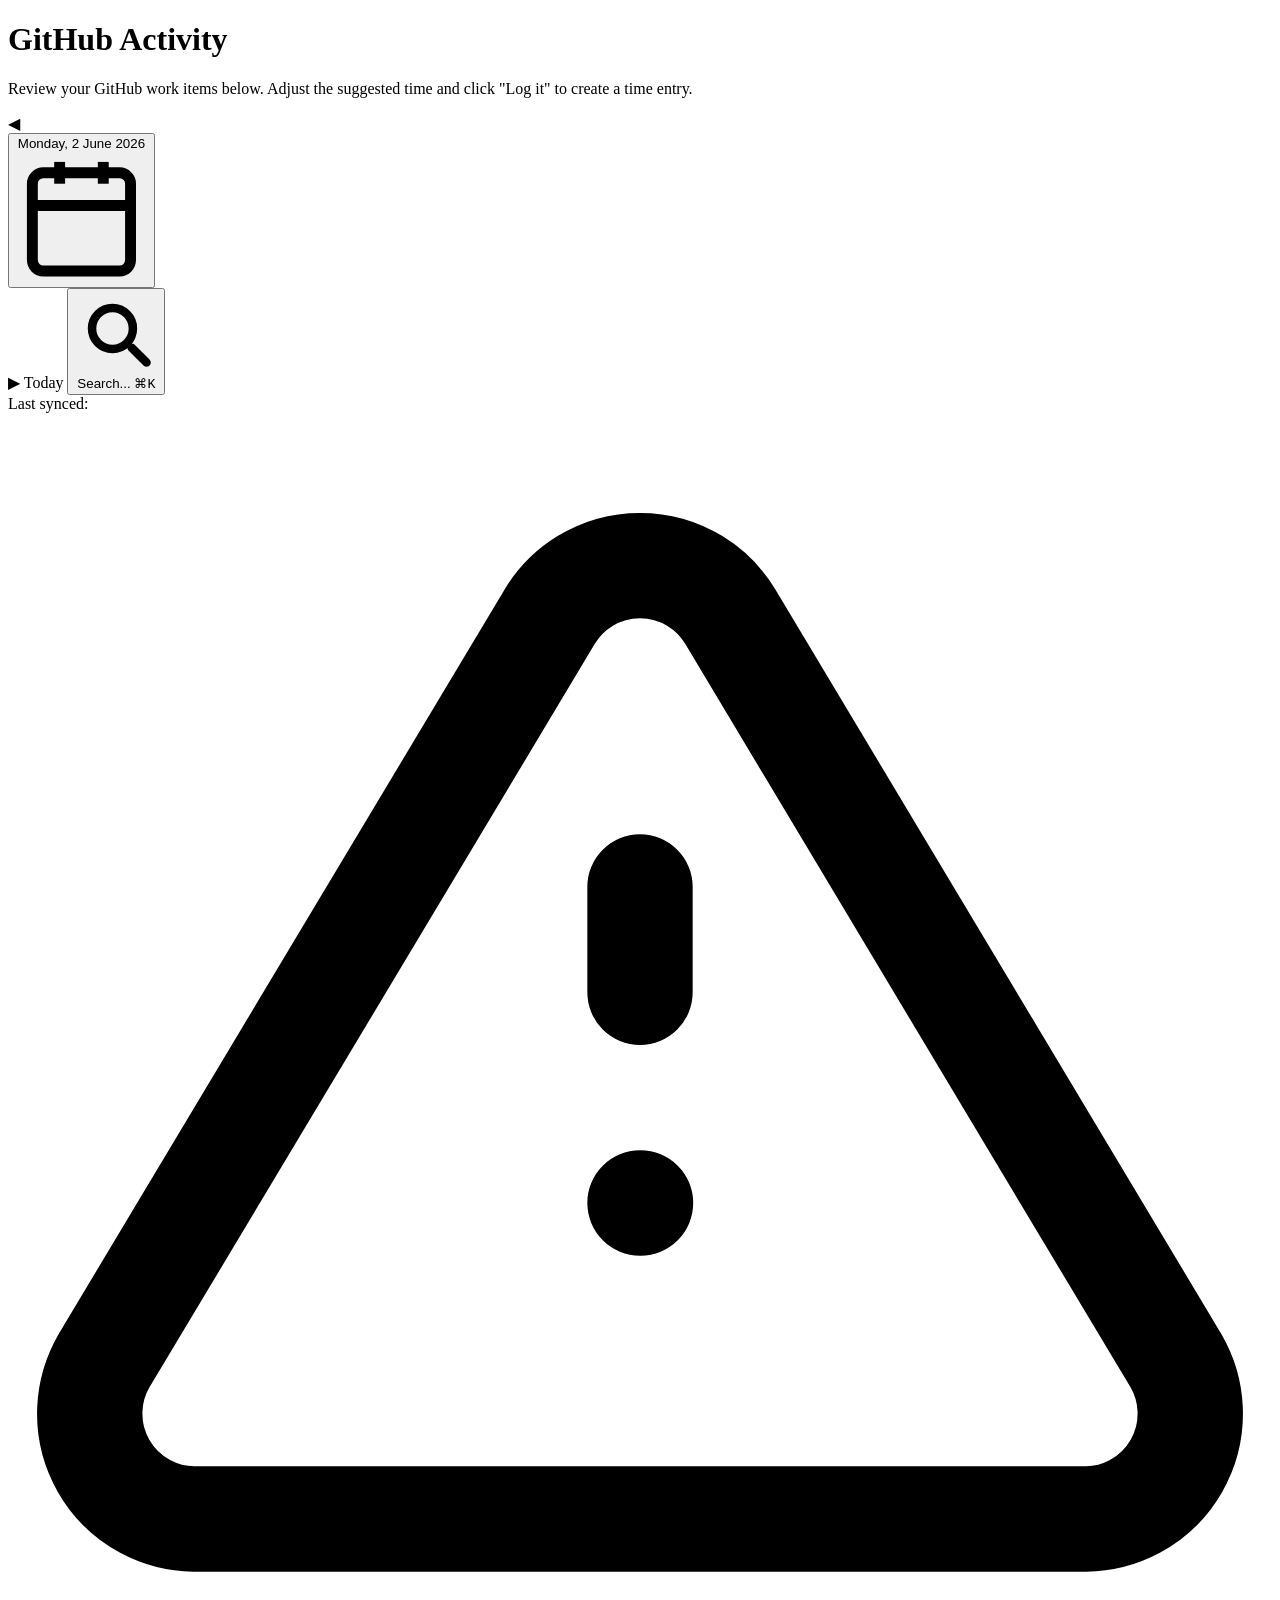
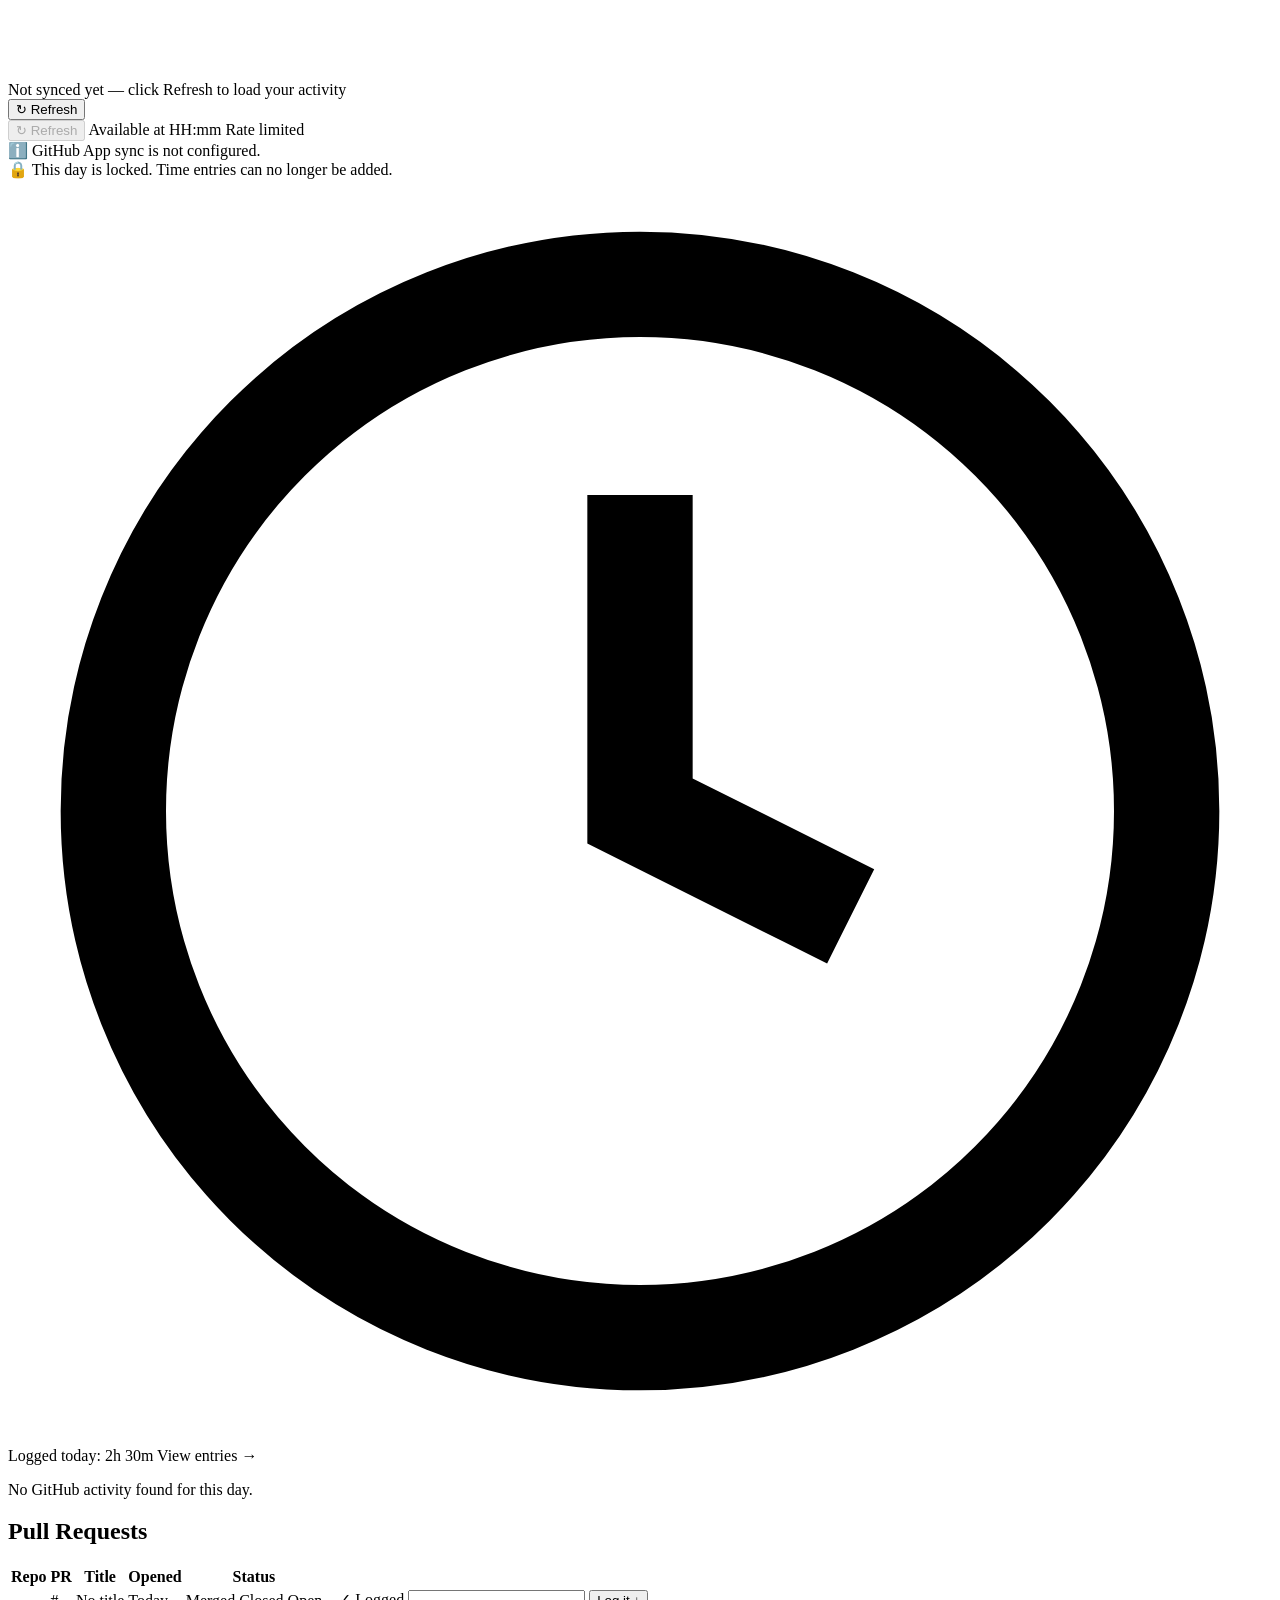
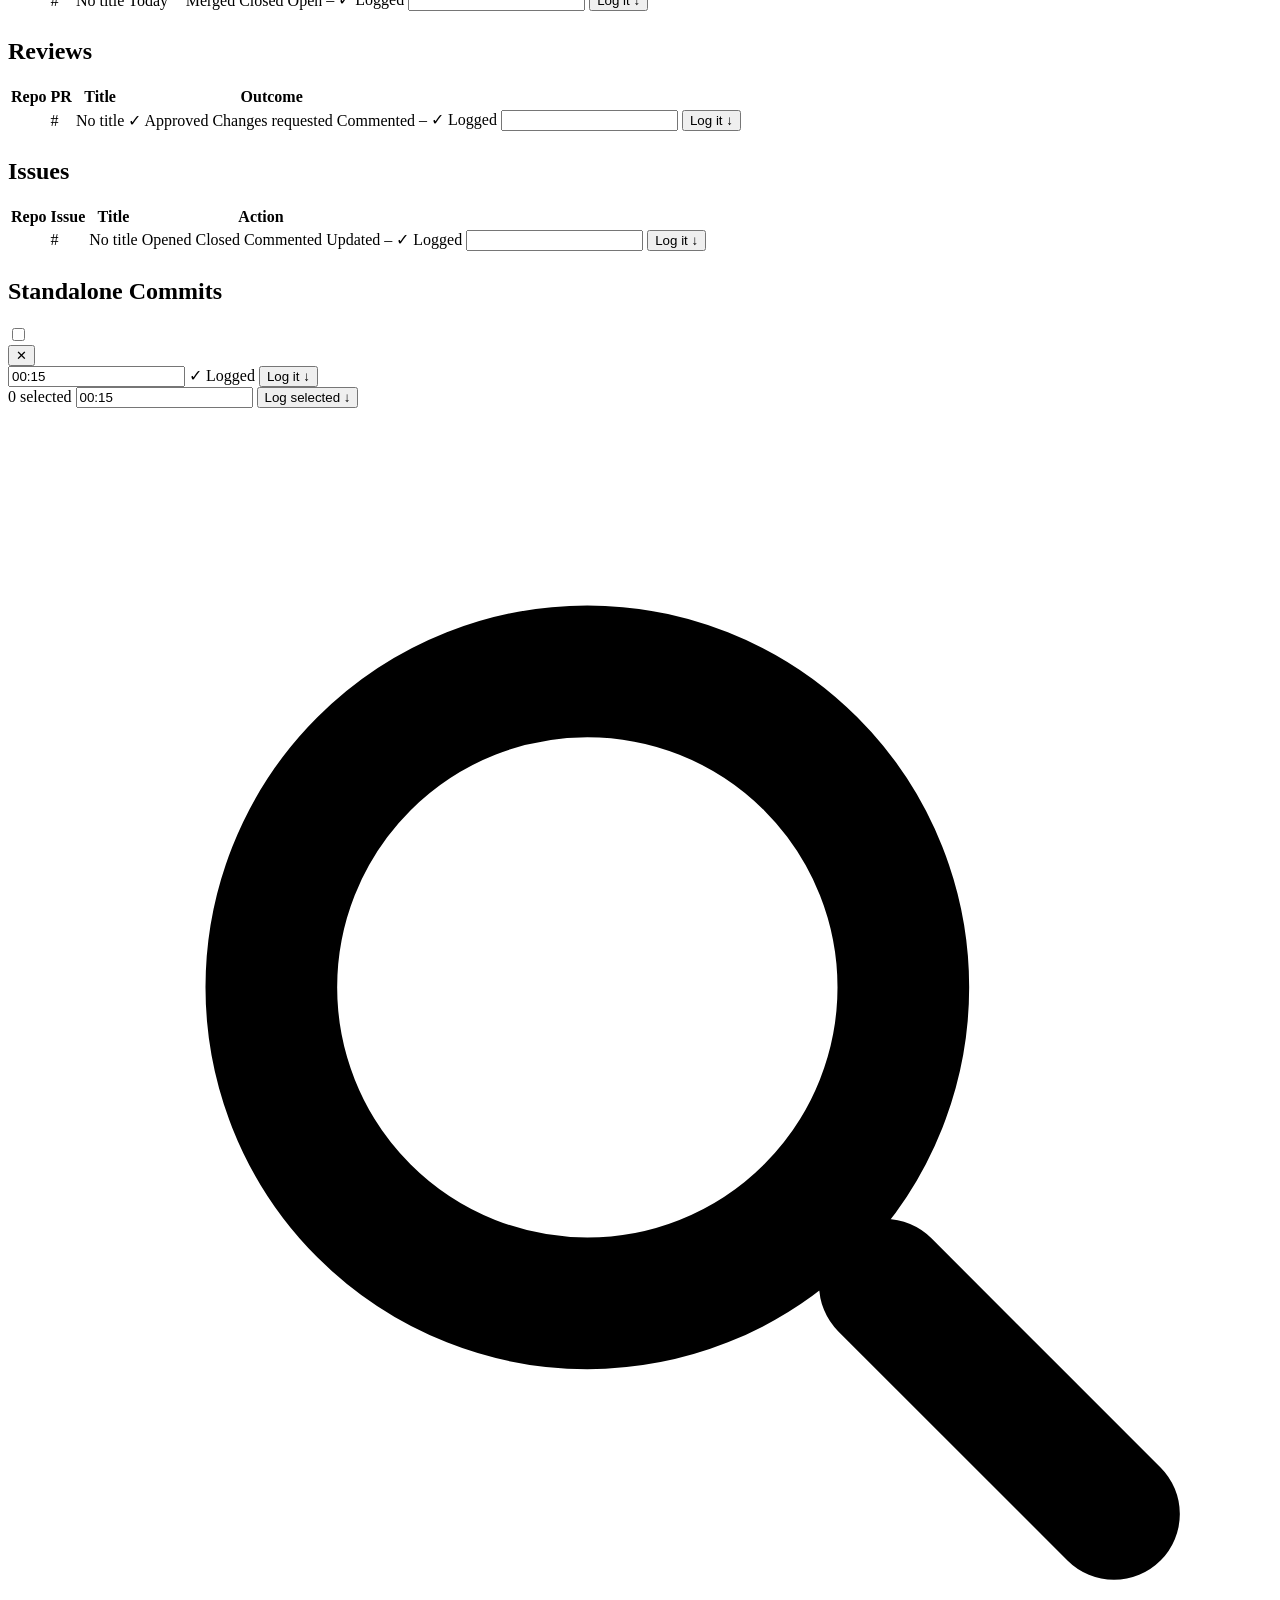
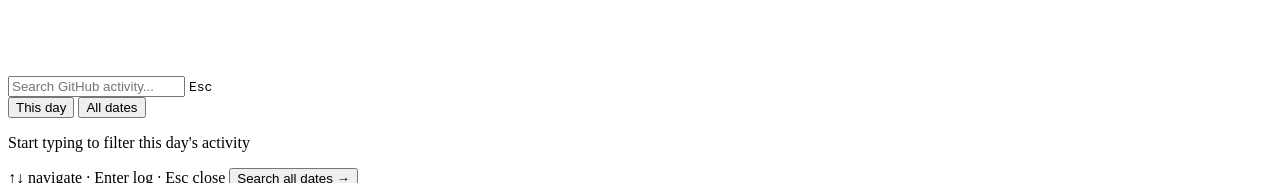
==== commit 30ec6b85: "Add a Today button and Duet date picker to GitHub Activity navigation - Today button and Duet date p" ====
--- a/src/main/resources/templates/github-activity/index.html
+++ b/src/main/resources/templates/github-activity/index.html
@@ -122,17 +122,6 @@
             </div>
           </div>
 
-          <!-- Auto-sync banner — shown by JS when page triggers a background sync -->
-          <div id="gh-syncing-banner"
-               th:attr="data-auto-sync=${autoSync}"
-               class="hidden mb-4 flex items-center gap-2 px-4 py-2 rounded bg-blue-50 dark:bg-sky-950 border border-blue-200 dark:border-sky-800 text-sm text-blue-700 dark:text-sky-200">
-            <svg class="w-4 h-4 shrink-0 animate-spin" xmlns="http://www.w3.org/2000/svg" fill="none" viewBox="0 0 24 24">
-              <circle class="opacity-25" cx="12" cy="12" r="10" stroke="currentColor" stroke-width="4"/>
-              <path class="opacity-75" fill="currentColor" d="M4 12a8 8 0 018-8v4a4 4 0 00-4 4H4z"/>
-            </svg>
-            <span th:text="#{github-activity.syncing}">Syncing your activity…</span>
-          </div>
-
           <!-- Sync not configured notice -->
           <div th:if="${!syncConfigured}"
                data-testid="github-activity-sync-not-configured"
@@ -450,7 +439,7 @@
           </section>
 
           <!-- ── Standalone Commits ────────────────────────────────────── -->
-          <section th:if="${showStandaloneCommits and !#lists.isEmpty(standaloneAnchors)}" data-testid="github-activity-standalone-section" class="mb-8">
+          <section th:if="false" data-testid="github-activity-standalone-section" class="mb-8">
             <h2 class="text-base font-semibold text-gray-700 dark:text-zinc-200 mb-2">Standalone Commits</h2>
 
             <div th:each="anchor, anchorStat : ${standaloneAnchors}"
@@ -766,16 +755,6 @@
               }
             });
           }
-
-          // ── Auto-sync on first load of the day ───────────────────────────
-          const syncBanner = document.getElementById('gh-syncing-banner');
-          if (syncBanner && syncBanner.dataset.autoSync === 'true') {
-            const syncForm = document.querySelector('form[action$="/sync"]');
-            if (syncForm) {
-              syncBanner.classList.remove('hidden');
-              setTimeout(() => syncForm.submit(), 200);
-            }
-          }
         });
 
         // ── Search Modal ─────────────────────────────────────────────────────
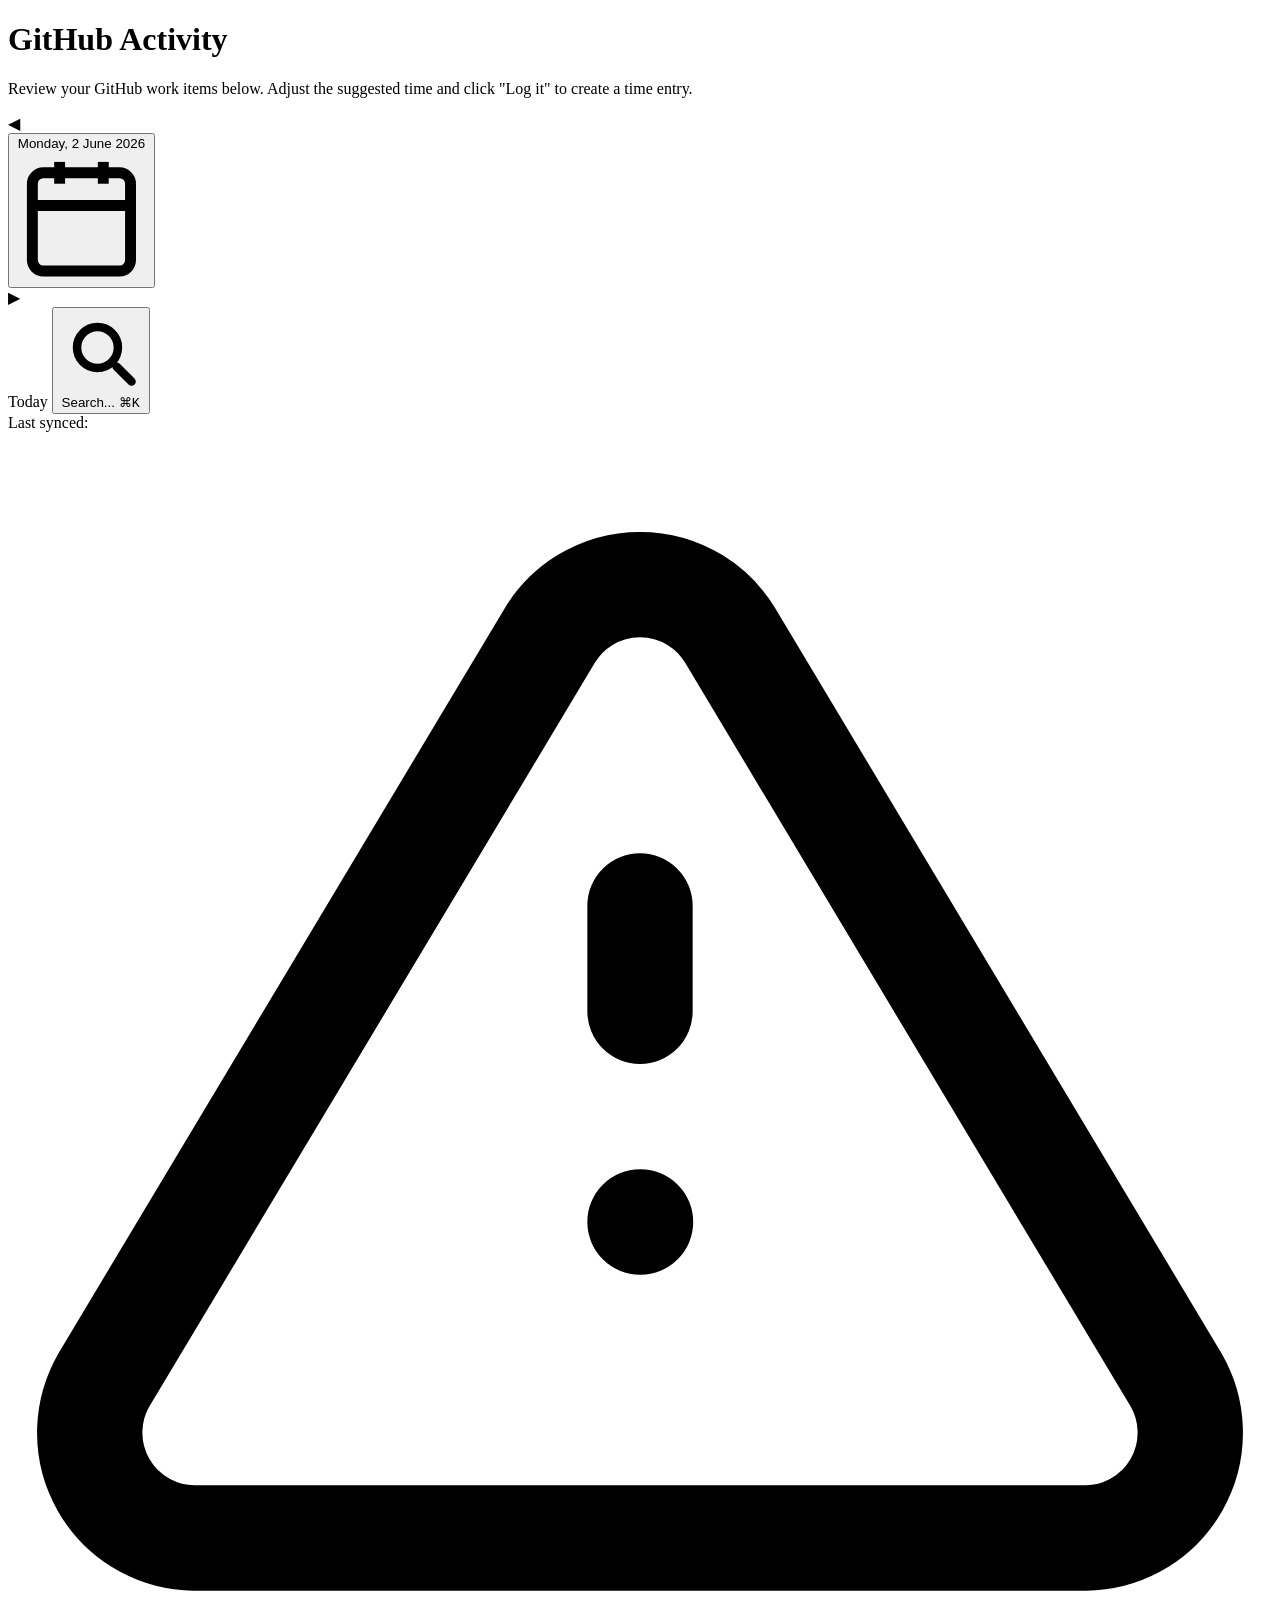
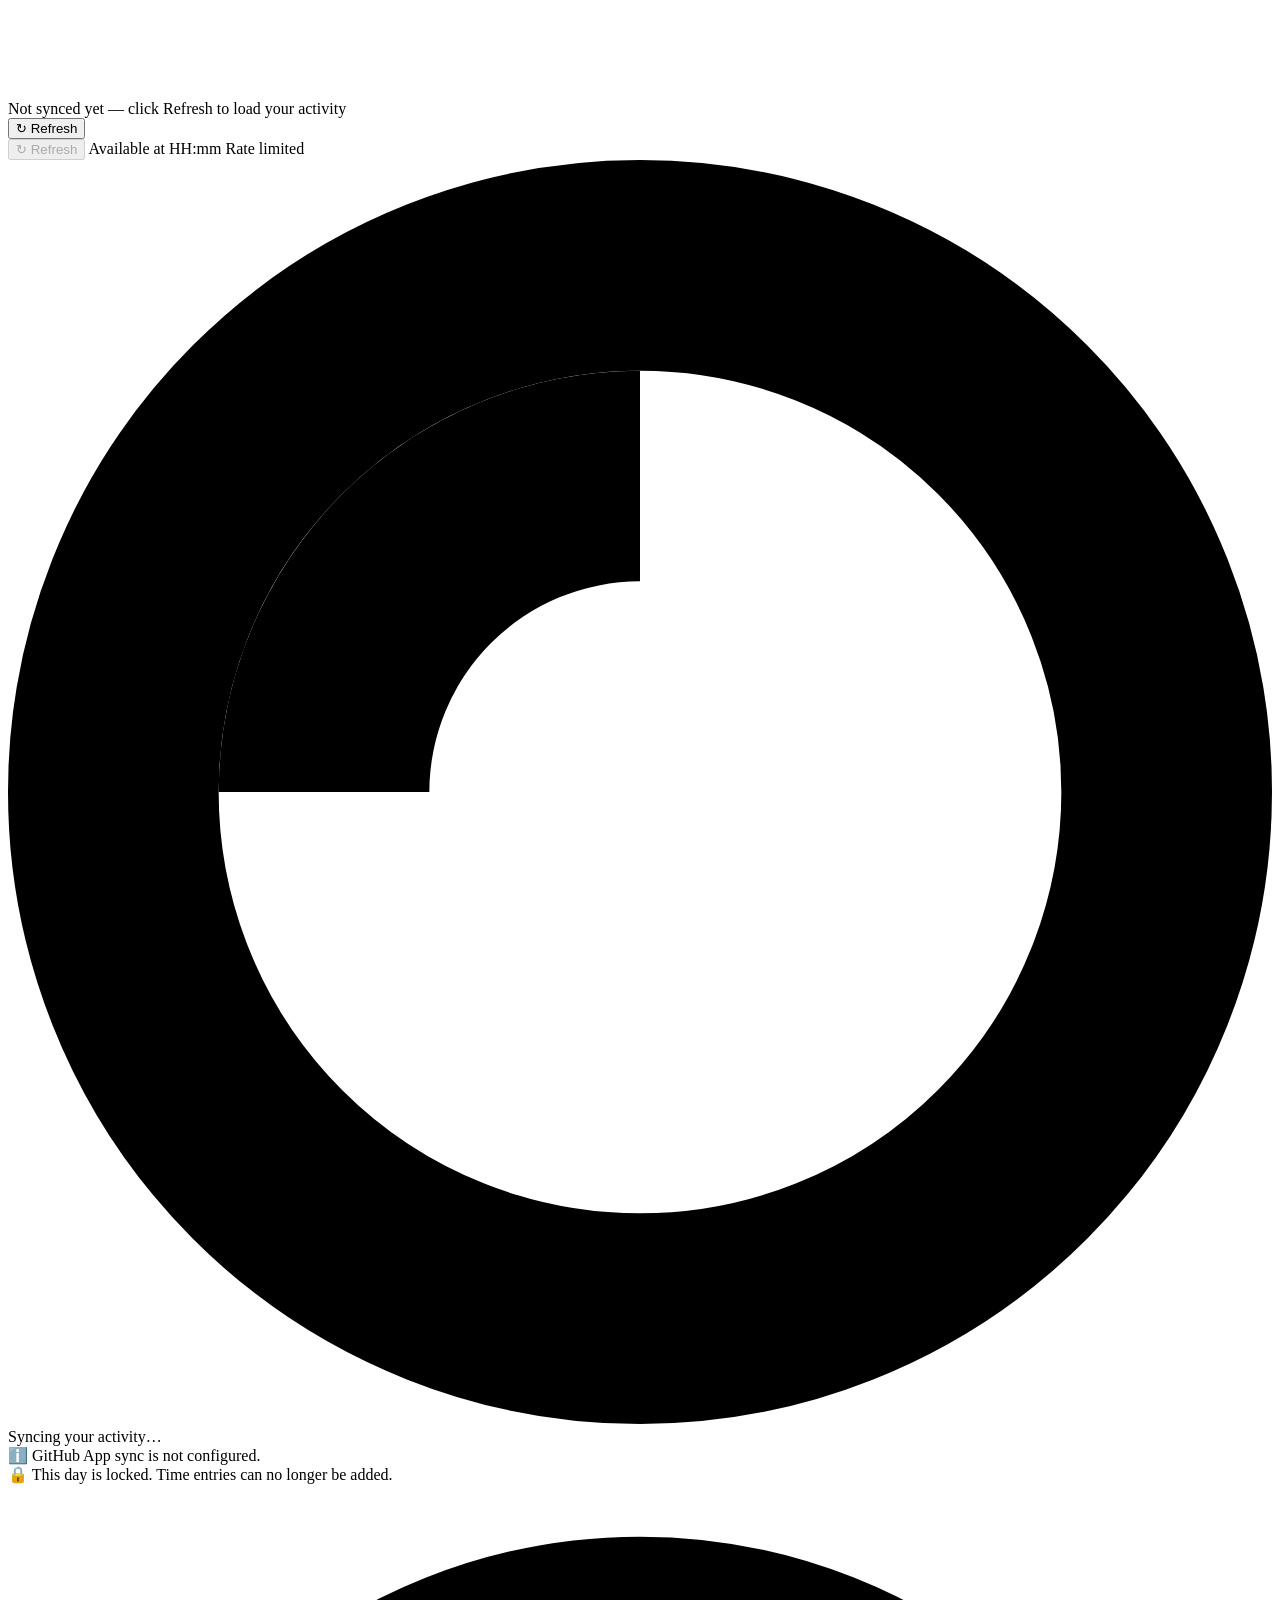
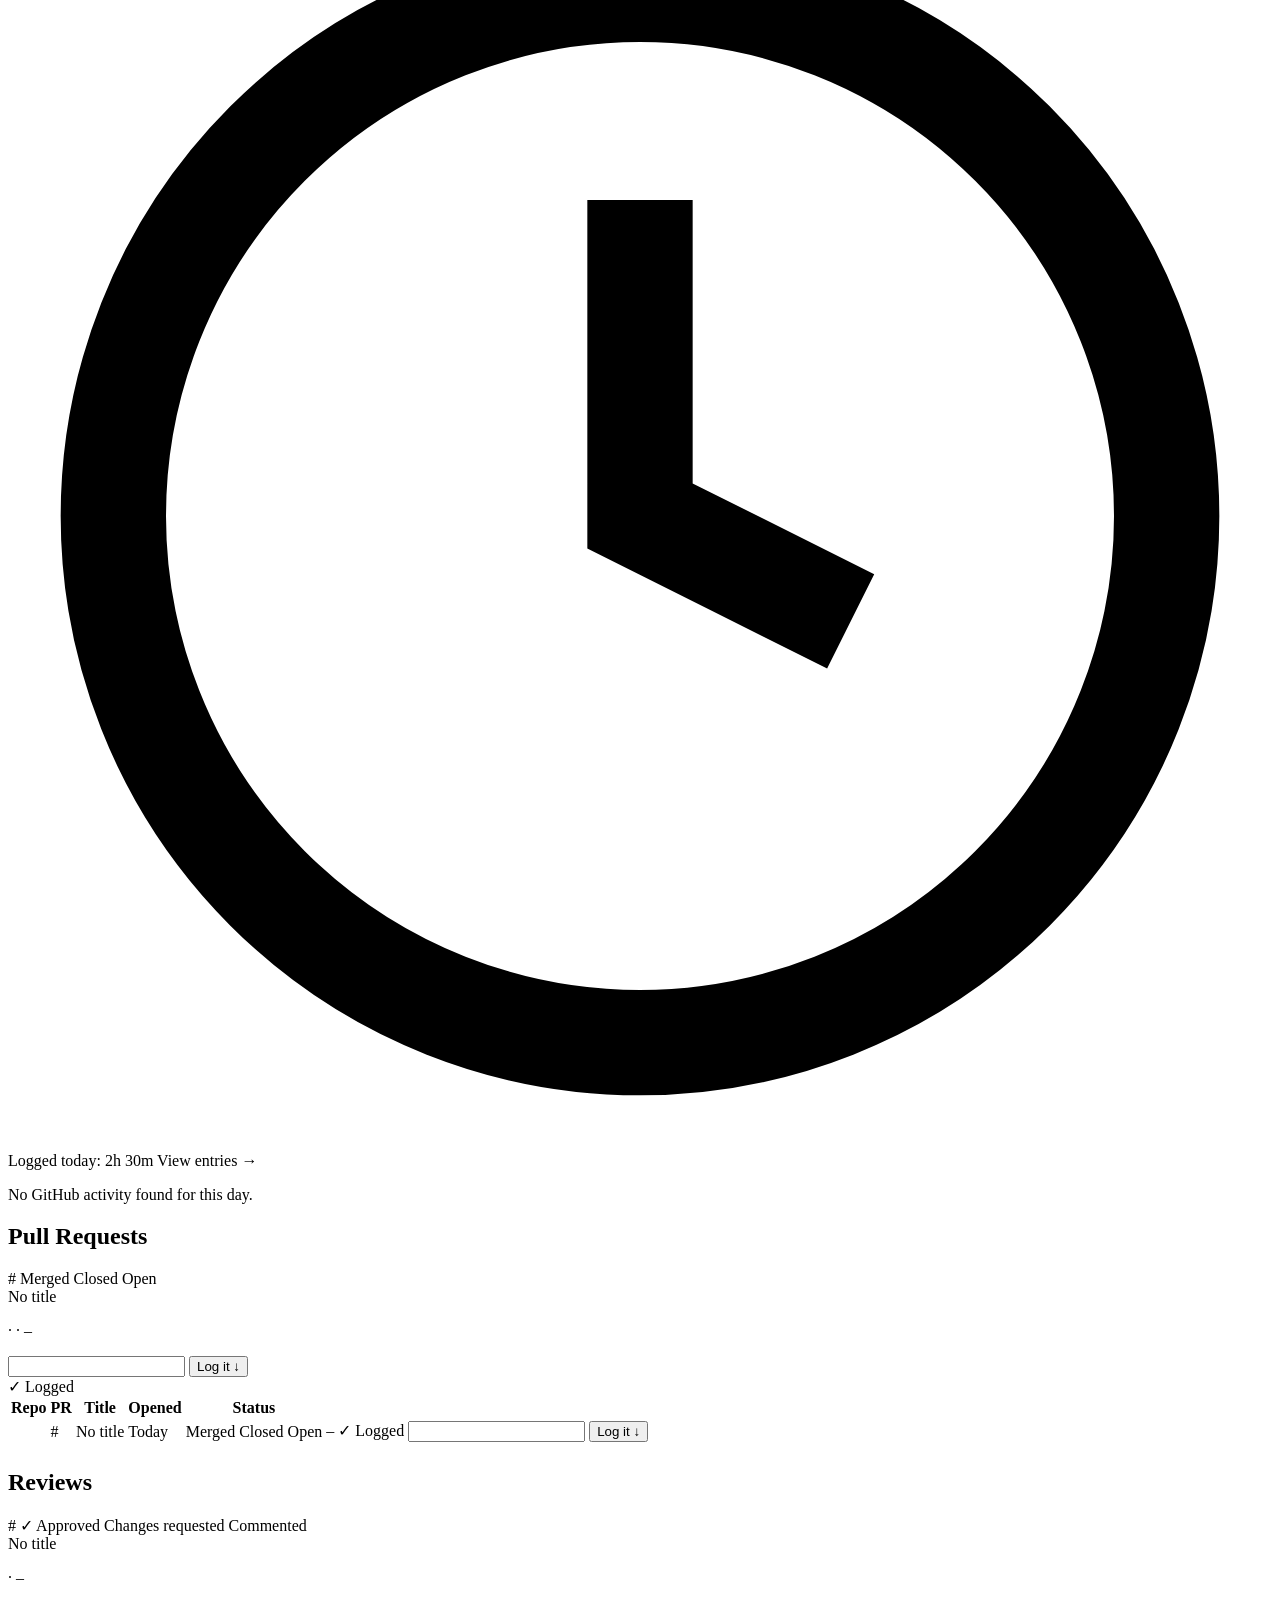
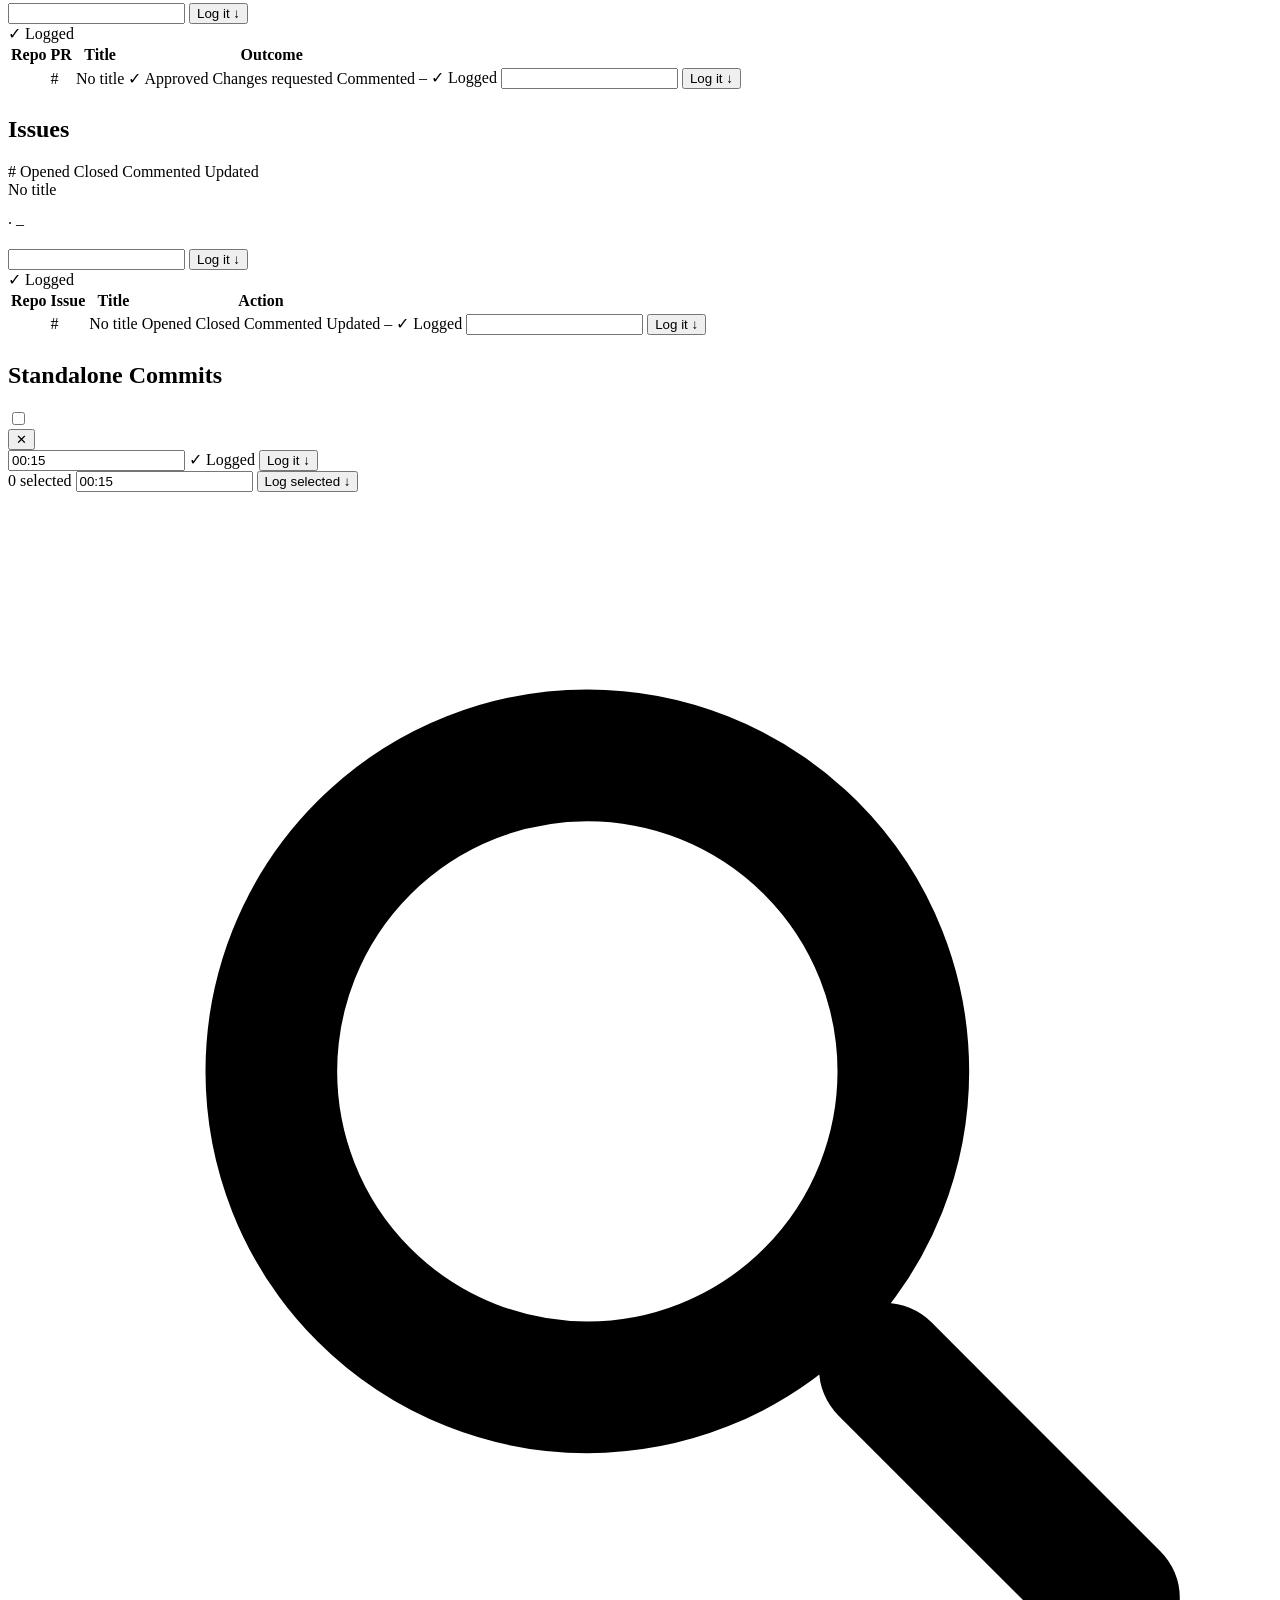
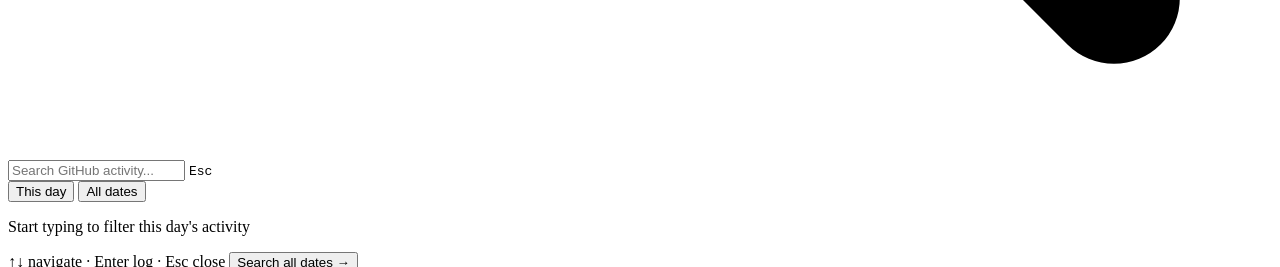
==== commit db8fad3b: "Mobile / responsive pass - prevent iOS Safari zoom on input focus; numeric keyboard for durations - " ====
--- a/src/main/resources/templates/github-activity/index.html
+++ b/src/main/resources/templates/github-activity/index.html
@@ -31,95 +31,118 @@
           </p>
 
           <!-- Date navigation -->
-          <div class="flex items-center gap-4 mb-6">
-            <a th:href="@{/github-activity(date=${prevDate})}" class="button-secondary">&#9664;</a>
-
-            <!-- Clickable date — opens Duet date picker -->
-            <div class="relative flex items-center gap-1.5">
-              <button type="button" id="gh-date-btn"
-                      class="font-medium hover:text-blue-600 dark:hover:text-blue-400 flex items-center gap-1.5"
-                      th:title="#{github-activity.pick-date}">
-                <span th:text="${#temporals.format(date, 'EEEE, d MMMM yyyy')}">Monday, 2 June 2026</span>
-                <svg xmlns="http://www.w3.org/2000/svg" class="w-3.5 h-3.5 shrink-0 text-gray-400 dark:text-zinc-500" fill="none" viewBox="0 0 24 24" stroke="currentColor" stroke-width="2">
-                  <rect x="3" y="4" width="18" height="18" rx="2" ry="2"/><line x1="16" y1="2" x2="16" y2="6"/><line x1="8" y1="2" x2="8" y2="6"/><line x1="3" y1="10" x2="21" y2="10"/>
+          <div class="mb-6 flex flex-col sm:flex-row sm:items-center gap-y-2 sm:gap-x-4">
+
+            <!-- Row 1 on mobile / leading items on sm+: ◀ date ▶ -->
+            <div class="flex items-center gap-3">
+              <a th:href="@{/github-activity(date=${prevDate})}" class="button-secondary shrink-0">&#9664;</a>
+
+              <!-- Clickable date — opens Duet date picker -->
+              <div class="flex-1 sm:flex-none relative flex items-center justify-center sm:justify-start gap-1.5">
+                <button type="button" id="gh-date-btn"
+                        class="font-medium hover:text-blue-600 dark:hover:text-blue-400 flex items-center gap-1.5"
+                        th:title="#{github-activity.pick-date}">
+                  <span th:text="${#temporals.format(date, 'EEEE, d MMMM yyyy')}">Monday, 2 June 2026</span>
+                  <svg xmlns="http://www.w3.org/2000/svg" class="w-3.5 h-3.5 shrink-0 text-gray-400 dark:text-zinc-500" fill="none" viewBox="0 0 24 24" stroke="currentColor" stroke-width="2">
+                    <rect x="3" y="4" width="18" height="18" rx="2" ry="2"/><line x1="16" y1="2" x2="16" y2="6"/><line x1="8" y1="2" x2="8" y2="6"/><line x1="3" y1="10" x2="21" y2="10"/>
+                  </svg>
+                </button>
+                <!-- Duet picker — input-wrapper hidden via JS, only calendar popup is shown -->
+                <div id="gh-date-picker-anchor" class="absolute top-full left-0 z-50">
+                  <duet-date-picker id="gh-date-picker"
+                                    th:value="${#temporals.format(date, 'yyyy-MM-dd')}">
+                  </duet-date-picker>
+                </div>
+              </div>
+
+              <a th:href="@{/github-activity(date=${nextDate})}" class="button-secondary shrink-0">&#9654;</a>
+            </div>
+
+            <!-- Row 2 on mobile / trailing items on sm+: Today · Search · sync status · Refresh -->
+            <div class="flex items-center gap-3 sm:flex-1">
+              <!-- Today button — hidden when already viewing today -->
+              <a th:if="${!isToday}" th:href="@{/github-activity}"
+                 class="button-secondary text-xs"
+                 th:text="#{github-activity.today}">Today</a>
+
+              <!-- Search trigger -->
+              <button type="button"
+                      data-testid="gh-search-trigger"
+                      class="button-secondary text-sm flex items-center gap-1.5"
+                      onclick="ghSearchOpen()">
+                <svg xmlns="http://www.w3.org/2000/svg" class="w-3.5 h-3.5 shrink-0 text-gray-500 dark:text-zinc-400" fill="none" viewBox="0 0 24 24" stroke="currentColor" stroke-width="2.5">
+                  <path stroke-linecap="round" stroke-linejoin="round" d="M21 21l-4.35-4.35M17 11A6 6 0 1 1 5 11a6 6 0 0 1 12 0z"/>
                 </svg>
+                <span class="hidden xs:inline text-gray-500 dark:text-zinc-400">Search...</span>
+                <kbd class="hidden desktop:inline-flex items-center px-1 py-0.5 text-xs font-mono rounded border border-gray-300 dark:border-zinc-600 text-gray-400 dark:text-zinc-500">⌘K</kbd>
               </button>
-              <!-- Duet picker — input-wrapper hidden via JS, only calendar popup is shown -->
-              <div id="gh-date-picker-anchor" class="absolute top-full left-0 z-50">
-                <duet-date-picker id="gh-date-picker"
-                                  th:value="${#temporals.format(date, 'yyyy-MM-dd')}">
-                </duet-date-picker>
+
+              <div th:if="${syncConfigured}" class="ml-auto flex items-center gap-3">
+                <!-- Last synced: full label on sm+, timestamp only on mobile -->
+                <span th:if="${lastSyncedAt != null}"
+                      class="hidden sm:block text-xs text-gray-400 dark:text-zinc-500">
+                  <span th:text="#{github-activity.last-synced}">Last synced:</span>
+                  <span th:text="${#temporals.format(lastSyncedAt, 'd MMM HH:mm')}"></span>
+                </span>
+                <span th:if="${lastSyncedAt != null}"
+                      class="sm:hidden text-xs text-gray-400 dark:text-zinc-500"
+                      th:text="${#temporals.format(lastSyncedAt, 'd MMM HH:mm')}"></span>
+                <!-- Never-synced warning: full text on sm+, hidden on mobile (Refresh button still visible) -->
+                <span th:if="${lastSyncedAt == null}"
+                      class="hidden sm:flex text-xs text-amber-600 dark:text-amber-400 items-center gap-1">
+                  <svg xmlns="http://www.w3.org/2000/svg" class="w-3.5 h-3.5 shrink-0" fill="none" viewBox="0 0 24 24" stroke="currentColor" stroke-width="2">
+                    <path stroke-linecap="round" stroke-linejoin="round" d="M12 9v2m0 4h.01M10.29 3.86L1.82 18a2 2 0 001.71 3h16.94a2 2 0 001.71-3L13.71 3.86a2 2 0 00-3.42 0z"/>
+                  </svg>
+                  <span th:text="#{github-activity.never-synced-hint}">Not synced yet — click Refresh to load your activity</span>
+                </span>
+                <!-- Refresh button with battery-style fill indicator.
+                     A thin bar drains left-to-right as the API rate limit is consumed,
+                     shifting colour from green → amber → red. Disabled when limit is low. -->
+                <div class="flex items-center gap-2">
+                  <form th:if="${rateLimitSafe != false}" th:action="@{/github-activity/sync}" method="post">
+                    <input type="hidden" name="date" th:value="${date}"/>
+                    <button type="submit"
+                            class="button-secondary text-sm relative overflow-hidden"
+                            th:title="|${rateLimitRemaining} / ${rateLimitTotal} #{github-activity.rate-limit-requests-remaining}|">
+                      <span class="pointer-events-none absolute bottom-0 left-0 h-0.5 transition-all duration-700 ease-out rounded-full"
+                            th:style="|width:${rateLimitPercent}%;background-color:${rateLimitFillColor}|">
+                      </span>
+                      <span class="relative" th:text="#{github-activity.sync-now}">↻ Refresh</span>
+                    </button>
+                  </form>
+                  <th:block th:if="${rateLimitSafe == false}">
+                    <button type="button" disabled
+                            id="gh-rate-limited-btn"
+                            class="button-secondary text-sm opacity-40 cursor-not-allowed relative overflow-hidden"
+                            th:title="#{github-activity.rate-limited}">
+                      <span class="pointer-events-none absolute bottom-0 left-0 h-0.5 rounded-full"
+                            style="width:0%;background-color:#ef4444">
+                      </span>
+                      <span class="relative" th:text="#{github-activity.sync-now}">↻ Refresh</span>
+                    </button>
+                    <span class="text-xs text-amber-500 dark:text-amber-400"
+                          th:attr="data-reset-epoch=${rateLimitResetEpoch}"
+                          id="gh-rate-limit-reset-label">
+                      <span th:if="${rateLimitResetAt != null}"
+                            th:text="#{github-activity.rate-limit-resets-at(${rateLimitResetAt})}">Available at HH:mm</span>
+                      <span th:if="${rateLimitResetAt == null}"
+                            th:text="#{github-activity.rate-limited}">Rate limited</span>
+                    </span>
+                  </th:block>
+                </div>
               </div>
             </div>
-
-            <a th:href="@{/github-activity(date=${nextDate})}" class="button-secondary">&#9654;</a>
-
-            <!-- Today button — hidden when already viewing today -->
-            <a th:if="${!isToday}" th:href="@{/github-activity}"
-               class="button-secondary text-xs"
-               th:text="#{github-activity.today}">Today</a>
-
-            <!-- Search trigger -->
-            <button type="button"
-                    data-testid="gh-search-trigger"
-                    class="button-secondary text-sm flex items-center gap-1.5"
-                    onclick="ghSearchOpen()">
-              <svg xmlns="http://www.w3.org/2000/svg" class="w-3.5 h-3.5 shrink-0 text-gray-500 dark:text-zinc-400" fill="none" viewBox="0 0 24 24" stroke="currentColor" stroke-width="2.5">
-                <path stroke-linecap="round" stroke-linejoin="round" d="M21 21l-4.35-4.35M17 11A6 6 0 1 1 5 11a6 6 0 0 1 12 0z"/>
-              </svg>
-              <span class="hidden xs:inline text-gray-500 dark:text-zinc-400">Search...</span>
-              <kbd class="hidden desktop:inline-flex items-center px-1 py-0.5 text-xs font-mono rounded border border-gray-300 dark:border-zinc-600 text-gray-400 dark:text-zinc-500">⌘K</kbd>
-            </button>
-            <div th:if="${syncConfigured}" class="ml-auto flex items-center gap-3">
-              <span th:if="${lastSyncedAt != null}"
-                    class="text-xs text-gray-400 dark:text-zinc-500">
-                <span th:text="#{github-activity.last-synced}">Last synced:</span>
-                <span th:text="${#temporals.format(lastSyncedAt, 'd MMM HH:mm')}"></span>
-              </span>
-              <span th:if="${lastSyncedAt == null}"
-                    class="text-xs text-amber-600 dark:text-amber-400 flex items-center gap-1">
-                <svg xmlns="http://www.w3.org/2000/svg" class="w-3.5 h-3.5 shrink-0" fill="none" viewBox="0 0 24 24" stroke="currentColor" stroke-width="2">
-                  <path stroke-linecap="round" stroke-linejoin="round" d="M12 9v2m0 4h.01M10.29 3.86L1.82 18a2 2 0 001.71 3h16.94a2 2 0 001.71-3L13.71 3.86a2 2 0 00-3.42 0z"/>
-                </svg>
-                <span th:text="#{github-activity.never-synced-hint}">Not synced yet — click Refresh to load your activity</span>
-              </span>
-              <!-- Refresh button with battery-style fill indicator.
-                   A thin bar drains left-to-right as the API rate limit is consumed,
-                   shifting colour from green → amber → red. Disabled when limit is low. -->
-              <div class="flex items-center gap-2">
-                <form th:if="${rateLimitSafe != false}" th:action="@{/github-activity/sync}" method="post">
-                  <input type="hidden" name="date" th:value="${date}"/>
-                  <button type="submit"
-                          class="button-secondary text-sm relative overflow-hidden"
-                          th:title="|${rateLimitRemaining} / ${rateLimitTotal} #{github-activity.rate-limit-requests-remaining}|">
-                    <!-- Draining fill bar at the bottom of the button -->
-                    <span class="pointer-events-none absolute bottom-0 left-0 h-0.5 transition-all duration-700 ease-out rounded-full"
-                          th:style="|width:${rateLimitPercent}%;background-color:${rateLimitFillColor}|">
-                    </span>
-                    <span class="relative" th:text="#{github-activity.sync-now}">↻ Refresh</span>
-                  </button>
-                </form>
-                <th:block th:if="${rateLimitSafe == false}">
-                  <button type="button" disabled
-                          id="gh-rate-limited-btn"
-                          class="button-secondary text-sm opacity-40 cursor-not-allowed relative overflow-hidden"
-                          th:title="#{github-activity.rate-limited}">
-                    <span class="pointer-events-none absolute bottom-0 left-0 h-0.5 rounded-full"
-                          style="width:0%;background-color:#ef4444">
-                    </span>
-                    <span class="relative" th:text="#{github-activity.sync-now}">↻ Refresh</span>
-                  </button>
-                  <span class="text-xs text-amber-500 dark:text-amber-400"
-                        th:attr="data-reset-epoch=${rateLimitResetEpoch}"
-                        id="gh-rate-limit-reset-label">
-                    <span th:if="${rateLimitResetAt != null}"
-                          th:text="#{github-activity.rate-limit-resets-at(${rateLimitResetAt})}">Available at HH:mm</span>
-                    <span th:if="${rateLimitResetAt == null}"
-                          th:text="#{github-activity.rate-limited}">Rate limited</span>
-                  </span>
-                </th:block>
-              </div>
-            </div>
+          </div>
+
+          <!-- Auto-sync banner — shown by JS when page triggers a background sync -->
+          <div id="gh-syncing-banner"
+               th:attr="data-auto-sync=${autoSync}"
+               class="hidden mb-4 flex items-center gap-2 px-4 py-2 rounded bg-blue-50 dark:bg-sky-950 border border-blue-200 dark:border-sky-800 text-sm text-blue-700 dark:text-sky-200">
+            <svg class="w-4 h-4 shrink-0 animate-spin" xmlns="http://www.w3.org/2000/svg" fill="none" viewBox="0 0 24 24">
+              <circle class="opacity-25" cx="12" cy="12" r="10" stroke="currentColor" stroke-width="4"/>
+              <path class="opacity-75" fill="currentColor" d="M4 12a8 8 0 018-8v4a4 4 0 00-4 4H4z"/>
+            </svg>
+            <span th:text="#{github-activity.syncing}">Syncing your activity…</span>
           </div>
 
           <!-- Sync not configured notice -->
@@ -162,284 +185,469 @@
           <!-- ── Pull Requests ──────────────────────────────────────────── -->
           <section th:if="${!#lists.isEmpty(prAnchors)}" data-testid="github-activity-pr-section" class="mb-8">
             <h2 class="text-base font-semibold text-gray-700 dark:text-zinc-200 mb-2">Pull Requests</h2>
-            <div class="border border-gray-200 dark:border-zinc-700 rounded-lg overflow-hidden">
-              <table class="w-full text-sm">
-                <thead class="bg-gray-50 dark:bg-zinc-800 text-xs text-gray-500 dark:text-zinc-400 uppercase tracking-wide">
-                  <tr>
-                    <th class="px-4 py-2 text-left">Repo</th>
-                    <th class="px-4 py-2 text-left">PR</th>
-                    <th class="px-4 py-2 text-left">Title</th>
-                    <th class="px-4 py-2 text-left">Opened</th>
-                    <th class="px-4 py-2 text-left">Status</th>
-                    <th class="px-4 py-2"></th>
-                  </tr>
-                </thead>
-                <tbody class="divide-y divide-gray-100 dark:divide-zinc-800">
-                  <th:block th:each="anchor, stat : ${prAnchors}">
-                    <tr class="hover:bg-gray-50 dark:hover:bg-zinc-800/50"
-                        th:attr="data-gh-type='PR',data-gh-repo=${anchor.repoName()},data-gh-title=${anchor.anchorTitle() ?: ''},data-gh-badge=${anchor.anchorId() ?: ''},data-gh-meta=${anchor.prStatus() ?: ''},data-gh-window=${anchor.windowStart() + (anchor.windowEnd() != null ? '–' + anchor.windowEnd() : '')},data-gh-logged=${anchor.logged()},data-gh-log-id=${'pr-log-it-' + stat.index}">
-                      <td class="px-4 py-3 font-mono text-xs text-gray-500 dark:text-zinc-400 whitespace-nowrap" th:text="${anchor.repoName()}"></td>
-                      <td class="px-4 py-3 whitespace-nowrap">
-                        <a th:href="|https://github.com/${anchor.repoName()}/pull/${anchor.anchorId()}|"
-                           target="_blank" rel="noopener"
-                           class="inline-flex items-center px-2 py-0.5 rounded text-xs font-medium bg-purple-100 text-purple-800 dark:bg-purple-900 dark:text-purple-200 hover:bg-purple-200 dark:hover:bg-purple-800">
-                          #<span th:text="${anchor.anchorId()}"></span>
-                        </a>
-                      </td>
-                      <td class="px-4 py-3">
-                        <a th:href="|https://github.com/${anchor.repoName()}/pull/${anchor.anchorId()}|"
-                           target="_blank" rel="noopener"
-                           th:if="${!#strings.isEmpty(anchor.anchorTitle())}"
-                           class="text-gray-800 dark:text-zinc-100 hover:underline"
-                           th:text="${anchor.anchorTitle()}"></a>
-                        <span th:if="${#strings.isEmpty(anchor.anchorTitle())}"
-                              class="text-gray-300 dark:text-zinc-600 text-xs italic">No title</span>
-                      </td>
-                      <td class="px-4 py-3 text-xs text-gray-400 dark:text-zinc-500 whitespace-nowrap">
-                        <span th:if="${anchor.openedDate() != null}" th:text="${anchor.openedDate()}"></span>
-                        <span th:if="${anchor.openedDate() == null}" class="text-gray-300 dark:text-zinc-600">Today</span>
-                      </td>
-                      <td class="px-4 py-3 whitespace-nowrap">
-                        <span th:if="${anchor.prStatus() == 'Merged'}"
-                              class="inline-flex items-center px-2 py-0.5 rounded text-xs font-medium bg-indigo-100 text-indigo-800 dark:bg-indigo-900 dark:text-indigo-200">
-                          Merged
-                        </span>
-                        <span th:if="${anchor.prStatus() == 'Closed'}"
-                              class="inline-flex items-center px-2 py-0.5 rounded text-xs font-medium bg-red-100 text-red-800 dark:bg-red-900 dark:text-red-200">
-                          Closed
-                        </span>
-                        <span th:if="${anchor.prStatus() == 'Open'}"
-                              class="inline-flex items-center px-2 py-0.5 rounded text-xs font-medium bg-green-100 text-green-800 dark:bg-green-900 dark:text-green-200">
-                          Open
-                        </span>
-                      </td>
-                      <td class="px-4 py-3 text-right whitespace-nowrap">
-                        <th:block th:if="${!isLocked}">
-                          <div class="flex items-center justify-end gap-2">
-                            <span class="text-xs text-gray-400 dark:text-zinc-500">
-                              <span th:text="${anchor.windowStart()}"></span><span th:if="${anchor.windowEnd() != null}">–<span th:text="${anchor.windowEnd()}"></span></span>
-                            </span>
-                            <span th:if="${anchor.logged()}"
-                                  th:data-testid="|pr-logged-${stat.index}|"
-                                  class="shrink-0 text-xs text-green-600 dark:text-green-400 font-medium">✓ Logged</span>
-                            <th:block th:if="${!anchor.logged()}">
-                              <input type="text" th:id="|pr-dur-${stat.index}|" th:value="${anchor.suggestedDuration()}"
-                                     class="border border-gray-300 dark:border-zinc-600 rounded px-2 py-0.5 text-xs w-16 dark:bg-zinc-900 dark:text-zinc-100"/>
-                              <button type="button" class="button-main-green text-xs"
-                                      th:data-testid="|pr-log-it-${stat.index}|"
-                                      th:data-comment="${anchor.prefilledComment()}"
-                                      th:data-date="${date}"
-                                      th:data-start="${anchor.windowStart()}"
-                                      th:data-duration-id="|pr-dur-${stat.index}|"
-                                      th:data-user-local-id="${userLocalId}"
-                                      th:data-frame-id="|pr-frame-${stat.index}|"
-                                      th:data-repo-name="${anchor.repoName()}"
-                                      th:data-anchor-type="${anchor.anchorType()}"
-                                      th:data-anchor-id="${anchor.anchorId()}"
-                                      onclick="ghLogAnchor(this)"
-                                      th:text="#{github-activity.log-it}">Log it ↓</button>
-                            </th:block>
-                          </div>
-                        </th:block>
-                      </td>
+
+            <!-- Mobile card layout (hidden on md+) -->
+            <div class="md:hidden flex flex-col gap-3">
+              <th:block th:each="anchor, stat : ${prAnchors}">
+                <div class="border border-gray-200 dark:border-zinc-700 rounded-xl p-3"
+                     th:attr="data-gh-type='PR',data-gh-repo=${anchor.repoName()},data-gh-title=${anchor.anchorTitle() ?: ''},data-gh-badge=${anchor.anchorId() ?: ''},data-gh-meta=${anchor.prStatus() ?: ''},data-gh-window=${anchor.windowStart() + (anchor.windowEnd() != null ? '–' + anchor.windowEnd() : '')},data-gh-logged=${anchor.logged()},data-gh-log-id=${'pr-log-it-' + stat.index}">
+                  <div class="flex items-start justify-between gap-2 mb-1">
+                    <div class="flex items-center gap-1.5 flex-wrap">
+                      <a th:href="|https://github.com/${anchor.repoName()}/pull/${anchor.anchorId()}|"
+                         target="_blank" rel="noopener"
+                         class="inline-flex items-center px-2 py-0.5 rounded text-xs font-medium bg-purple-100 text-purple-800 dark:bg-purple-900 dark:text-purple-200">
+                        #<span th:text="${anchor.anchorId()}"></span>
+                      </a>
+                      <span th:if="${anchor.prStatus() == 'Merged'}"
+                            class="inline-flex items-center px-2 py-0.5 rounded text-xs font-medium bg-indigo-100 text-indigo-800 dark:bg-indigo-900 dark:text-indigo-200">Merged</span>
+                      <span th:if="${anchor.prStatus() == 'Closed'}"
+                            class="inline-flex items-center px-2 py-0.5 rounded text-xs font-medium bg-red-100 text-red-800 dark:bg-red-900 dark:text-red-200">Closed</span>
+                      <span th:if="${anchor.prStatus() == 'Open'}"
+                            class="inline-flex items-center px-2 py-0.5 rounded text-xs font-medium bg-green-100 text-green-800 dark:bg-green-900 dark:text-green-200">Open</span>
+                    </div>
+                  </div>
+                  <a th:href="|https://github.com/${anchor.repoName()}/pull/${anchor.anchorId()}|"
+                     target="_blank" rel="noopener"
+                     th:if="${!#strings.isEmpty(anchor.anchorTitle())}"
+                     class="block text-sm font-medium text-gray-900 dark:text-zinc-100 hover:underline mb-0.5"
+                     th:text="${anchor.anchorTitle()}"></a>
+                  <span th:if="${#strings.isEmpty(anchor.anchorTitle())}"
+                        class="block text-sm italic text-gray-300 dark:text-zinc-600 mb-0.5">No title</span>
+                  <p class="text-xs text-gray-400 dark:text-zinc-500">
+                    <span th:text="${anchor.repoName()}"></span>
+                    <th:block th:if="${anchor.openedDate() != null}"> · <span th:text="${anchor.openedDate()}"></span></th:block>
+                    · <span th:text="${anchor.windowStart()}"></span><th:block th:if="${anchor.windowEnd() != null}">–<span th:text="${anchor.windowEnd()}"></span></th:block>
+                  </p>
+                  <th:block th:if="${!isLocked}">
+                    <div th:if="${!anchor.logged()}" class="flex items-center gap-2 pt-2 mt-2 border-t border-gray-100 dark:border-zinc-700">
+                      <input type="text" is="z-time-entry-duration-input" inputmode="numeric"
+                             th:id="|pr-dur-mob-${stat.index}|" th:value="${anchor.suggestedDuration()}"
+                             class="border border-gray-300 dark:border-zinc-600 rounded px-2 py-1.5 text-sm w-20 dark:bg-zinc-900 dark:text-zinc-100"/>
+                      <button type="button" class="button-main-green text-sm flex-1"
+                              th:data-comment="${anchor.prefilledComment()}"
+                              th:data-date="${date}"
+                              th:data-start="${anchor.windowStart()}"
+                              th:data-duration-id="|pr-dur-mob-${stat.index}|"
+                              th:data-user-local-id="${userLocalId}"
+                              th:data-frame-id="|pr-frame-mob-${stat.index}|"
+                              th:data-repo-name="${anchor.repoName()}"
+                              th:data-anchor-type="${anchor.anchorType()}"
+                              th:data-anchor-id="${anchor.anchorId()}"
+                              onclick="ghLogAnchor(this)"
+                              th:text="#{github-activity.log-it}">Log it ↓</button>
+                    </div>
+                    <div th:if="${anchor.logged()}" class="pt-2 mt-2 border-t border-gray-100 dark:border-zinc-700">
+                      <span class="text-xs text-green-600 dark:text-green-400 font-medium">✓ Logged</span>
+                    </div>
+                  </th:block>
+                </div>
+                <turbo-frame th:id="|pr-frame-mob-${stat.index}|" class="block"></turbo-frame>
+              </th:block>
+            </div>
+
+            <!-- Desktop table (hidden on mobile) -->
+            <div class="hidden md:block">
+              <div class="border border-gray-200 dark:border-zinc-700 rounded-lg overflow-hidden">
+                <table class="w-full text-sm">
+                  <thead class="bg-gray-50 dark:bg-zinc-800 text-xs text-gray-500 dark:text-zinc-400 uppercase tracking-wide">
+                    <tr>
+                      <th class="px-4 py-2 text-left">Repo</th>
+                      <th class="px-4 py-2 text-left">PR</th>
+                      <th class="px-4 py-2 text-left">Title</th>
+                      <th class="px-4 py-2 text-left">Opened</th>
+                      <th class="px-4 py-2 text-left">Status</th>
+                      <th class="px-4 py-2"></th>
                     </tr>
-                    <tr th:id="|pr-frame-row-${stat.index}|">
-                      <td colspan="6" class="p-0">
-                        <turbo-frame th:id="|pr-frame-${stat.index}|" class="block"></turbo-frame>
-                      </td>
-                    </tr>
-                  </th:block>
-                </tbody>
-              </table>
+                  </thead>
+                  <tbody class="divide-y divide-gray-100 dark:divide-zinc-800">
+                    <th:block th:each="anchor, stat : ${prAnchors}">
+                      <tr class="hover:bg-gray-50 dark:hover:bg-zinc-800/50"
+                          th:attr="data-gh-type='PR',data-gh-repo=${anchor.repoName()},data-gh-title=${anchor.anchorTitle() ?: ''},data-gh-badge=${anchor.anchorId() ?: ''},data-gh-meta=${anchor.prStatus() ?: ''},data-gh-window=${anchor.windowStart() + (anchor.windowEnd() != null ? '–' + anchor.windowEnd() : '')},data-gh-logged=${anchor.logged()},data-gh-log-id=${'pr-log-it-' + stat.index}">
+                        <td class="px-4 py-3 font-mono text-xs text-gray-500 dark:text-zinc-400 whitespace-nowrap" th:text="${anchor.repoName()}"></td>
+                        <td class="px-4 py-3 whitespace-nowrap">
+                          <a th:href="|https://github.com/${anchor.repoName()}/pull/${anchor.anchorId()}|"
+                             target="_blank" rel="noopener"
+                             class="inline-flex items-center px-2 py-0.5 rounded text-xs font-medium bg-purple-100 text-purple-800 dark:bg-purple-900 dark:text-purple-200 hover:bg-purple-200 dark:hover:bg-purple-800">
+                            #<span th:text="${anchor.anchorId()}"></span>
+                          </a>
+                        </td>
+                        <td class="px-4 py-3">
+                          <a th:href="|https://github.com/${anchor.repoName()}/pull/${anchor.anchorId()}|"
+                             target="_blank" rel="noopener"
+                             th:if="${!#strings.isEmpty(anchor.anchorTitle())}"
+                             class="text-gray-800 dark:text-zinc-100 hover:underline"
+                             th:text="${anchor.anchorTitle()}"></a>
+                          <span th:if="${#strings.isEmpty(anchor.anchorTitle())}"
+                                class="text-gray-300 dark:text-zinc-600 text-xs italic">No title</span>
+                        </td>
+                        <td class="px-4 py-3 text-xs text-gray-400 dark:text-zinc-500 whitespace-nowrap">
+                          <span th:if="${anchor.openedDate() != null}" th:text="${anchor.openedDate()}"></span>
+                          <span th:if="${anchor.openedDate() == null}" class="text-gray-300 dark:text-zinc-600">Today</span>
+                        </td>
+                        <td class="px-4 py-3 whitespace-nowrap">
+                          <span th:if="${anchor.prStatus() == 'Merged'}"
+                                class="inline-flex items-center px-2 py-0.5 rounded text-xs font-medium bg-indigo-100 text-indigo-800 dark:bg-indigo-900 dark:text-indigo-200">
+                            Merged
+                          </span>
+                          <span th:if="${anchor.prStatus() == 'Closed'}"
+                                class="inline-flex items-center px-2 py-0.5 rounded text-xs font-medium bg-red-100 text-red-800 dark:bg-red-900 dark:text-red-200">
+                            Closed
+                          </span>
+                          <span th:if="${anchor.prStatus() == 'Open'}"
+                                class="inline-flex items-center px-2 py-0.5 rounded text-xs font-medium bg-green-100 text-green-800 dark:bg-green-900 dark:text-green-200">
+                            Open
+                          </span>
+                        </td>
+                        <td class="px-4 py-3 text-right whitespace-nowrap">
+                          <th:block th:if="${!isLocked}">
+                            <div class="flex items-center justify-end gap-2">
+                              <span class="text-xs text-gray-400 dark:text-zinc-500">
+                                <span th:text="${anchor.windowStart()}"></span><span th:if="${anchor.windowEnd() != null}">–<span th:text="${anchor.windowEnd()}"></span></span>
+                              </span>
+                              <span th:if="${anchor.logged()}"
+                                    th:data-testid="|pr-logged-${stat.index}|"
+                                    class="shrink-0 text-xs text-green-600 dark:text-green-400 font-medium">✓ Logged</span>
+                              <th:block th:if="${!anchor.logged()}">
+                                <input type="text" th:id="|pr-dur-${stat.index}|" th:value="${anchor.suggestedDuration()}"
+                                       class="border border-gray-300 dark:border-zinc-600 rounded px-2 py-0.5 text-xs w-16 dark:bg-zinc-900 dark:text-zinc-100"/>
+                                <button type="button" class="button-main-green text-xs"
+                                        th:data-testid="|pr-log-it-${stat.index}|"
+                                        th:data-comment="${anchor.prefilledComment()}"
+                                        th:data-date="${date}"
+                                        th:data-start="${anchor.windowStart()}"
+                                        th:data-duration-id="|pr-dur-${stat.index}|"
+                                        th:data-user-local-id="${userLocalId}"
+                                        th:data-frame-id="|pr-frame-${stat.index}|"
+                                        th:data-repo-name="${anchor.repoName()}"
+                                        th:data-anchor-type="${anchor.anchorType()}"
+                                        th:data-anchor-id="${anchor.anchorId()}"
+                                        onclick="ghLogAnchor(this)"
+                                        th:text="#{github-activity.log-it}">Log it ↓</button>
+                              </th:block>
+                            </div>
+                          </th:block>
+                        </td>
+                      </tr>
+                      <tr th:id="|pr-frame-row-${stat.index}|">
+                        <td colspan="6" class="p-0">
+                          <turbo-frame th:id="|pr-frame-${stat.index}|" class="block"></turbo-frame>
+                        </td>
+                      </tr>
+                    </th:block>
+                  </tbody>
+                </table>
+              </div>
             </div>
           </section>
 
           <!-- ── Reviews ───────────────────────────────────────────────── -->
           <section th:if="${!#lists.isEmpty(reviewAnchors)}" data-testid="github-activity-reviews-section" class="mb-8">
             <h2 class="text-base font-semibold text-gray-700 dark:text-zinc-200 mb-2">Reviews</h2>
-            <div class="border border-gray-200 dark:border-zinc-700 rounded-lg overflow-hidden">
-              <table class="w-full text-sm">
-                <thead class="bg-gray-50 dark:bg-zinc-800 text-xs text-gray-500 dark:text-zinc-400 uppercase tracking-wide">
-                  <tr>
-                    <th class="px-4 py-2 text-left">Repo</th>
-                    <th class="px-4 py-2 text-left">PR</th>
-                    <th class="px-4 py-2 text-left">Title</th>
-                    <th class="px-4 py-2 text-left">Outcome</th>
-                    <th class="px-4 py-2"></th>
-                  </tr>
-                </thead>
-                <tbody class="divide-y divide-gray-100 dark:divide-zinc-800">
-                  <th:block th:each="anchor, stat : ${reviewAnchors}">
-                    <tr class="hover:bg-gray-50 dark:hover:bg-zinc-800/50"
-                        th:attr="data-gh-type='Review',data-gh-repo=${anchor.repoName()},data-gh-title=${anchor.anchorTitle() ?: ''},data-gh-badge=${anchor.anchorId() ?: ''},data-gh-meta=${anchor.reviewOutcome() ?: ''},data-gh-window=${anchor.windowStart() + (anchor.windowEnd() != null ? '–' + anchor.windowEnd() : '')},data-gh-logged=${anchor.logged()},data-gh-log-id=${'rev-log-it-' + stat.index}">
-                      <td class="px-4 py-3 font-mono text-xs text-gray-500 dark:text-zinc-400 whitespace-nowrap" th:text="${anchor.repoName()}"></td>
-                      <td class="px-4 py-3 whitespace-nowrap">
-                        <a th:href="|https://github.com/${anchor.repoName()}/pull/${anchor.anchorId()}|"
-                           target="_blank" rel="noopener"
-                           class="inline-flex items-center px-2 py-0.5 rounded text-xs font-medium bg-purple-100 text-purple-800 dark:bg-purple-900 dark:text-purple-200 hover:bg-purple-200 dark:hover:bg-purple-800">
-                          #<span th:text="${anchor.anchorId()}"></span>
-                        </a>
-                      </td>
-                      <td class="px-4 py-3">
-                        <a th:href="|https://github.com/${anchor.repoName()}/pull/${anchor.anchorId()}|"
-                           target="_blank" rel="noopener"
-                           th:if="${!#strings.isEmpty(anchor.anchorTitle())}"
-                           class="text-gray-800 dark:text-zinc-100 hover:underline"
-                           th:text="${anchor.anchorTitle()}"></a>
-                        <span th:if="${#strings.isEmpty(anchor.anchorTitle())}"
-                              class="text-gray-300 dark:text-zinc-600 text-xs italic">No title</span>
-                      </td>
-                      <td class="px-4 py-3 whitespace-nowrap">
-                        <span th:if="${anchor.reviewOutcome() == 'Approved'}"
-                              class="inline-flex items-center px-2 py-0.5 rounded text-xs font-medium bg-green-100 text-green-800 dark:bg-green-900 dark:text-green-200">
-                          ✓ Approved
-                        </span>
-                        <span th:if="${anchor.reviewOutcome() == 'Changes requested'}"
-                              class="inline-flex items-center px-2 py-0.5 rounded text-xs font-medium bg-amber-100 text-amber-800 dark:bg-amber-900 dark:text-amber-200">
-                          Changes requested
-                        </span>
-                        <span th:if="${anchor.reviewOutcome() == 'Commented'}"
-                              class="inline-flex items-center px-2 py-0.5 rounded text-xs font-medium bg-gray-100 text-gray-700 dark:bg-zinc-700 dark:text-zinc-200">
-                          Commented
-                        </span>
-                      </td>
-                      <td class="px-4 py-3 text-right whitespace-nowrap">
-                        <th:block th:if="${!isLocked}">
-                          <div class="flex items-center justify-end gap-2">
-                            <span class="text-xs text-gray-400 dark:text-zinc-500">
-                              <span th:text="${anchor.windowStart()}"></span><span th:if="${anchor.windowEnd() != null}">–<span th:text="${anchor.windowEnd()}"></span></span>
-                            </span>
-                            <span th:if="${anchor.logged()}"
-                                  th:data-testid="|rev-logged-${stat.index}|"
-                                  class="shrink-0 text-xs text-green-600 dark:text-green-400 font-medium">✓ Logged</span>
-                            <th:block th:if="${!anchor.logged()}">
-                              <input type="text" th:id="|rev-dur-${stat.index}|" th:value="${anchor.suggestedDuration()}"
-                                     class="border border-gray-300 dark:border-zinc-600 rounded px-2 py-0.5 text-xs w-16 dark:bg-zinc-900 dark:text-zinc-100"/>
-                              <button type="button" class="button-main-green text-xs"
-                                      th:data-testid="|rev-log-it-${stat.index}|"
-                                      th:data-comment="${anchor.prefilledComment()}"
-                                      th:data-date="${date}"
-                                      th:data-start="${anchor.windowStart()}"
-                                      th:data-duration-id="|rev-dur-${stat.index}|"
-                                      th:data-user-local-id="${userLocalId}"
-                                      th:data-frame-id="|rev-frame-${stat.index}|"
-                                      th:data-repo-name="${anchor.repoName()}"
-                                      th:data-anchor-type="${anchor.anchorType()}"
-                                      th:data-anchor-id="${anchor.anchorId()}"
-                                      onclick="ghLogAnchor(this)"
-                                      th:text="#{github-activity.log-it}">Log it ↓</button>
-                            </th:block>
-                          </div>
-                        </th:block>
-                      </td>
+
+            <!-- Mobile card layout (hidden on md+) -->
+            <div class="md:hidden flex flex-col gap-3">
+              <th:block th:each="anchor, stat : ${reviewAnchors}">
+                <div class="border border-gray-200 dark:border-zinc-700 rounded-xl p-3"
+                     th:attr="data-gh-type='Review',data-gh-repo=${anchor.repoName()},data-gh-title=${anchor.anchorTitle() ?: ''},data-gh-badge=${anchor.anchorId() ?: ''},data-gh-meta=${anchor.reviewOutcome() ?: ''},data-gh-window=${anchor.windowStart() + (anchor.windowEnd() != null ? '–' + anchor.windowEnd() : '')},data-gh-logged=${anchor.logged()},data-gh-log-id=${'rev-log-it-' + stat.index}">
+                  <div class="flex items-center gap-1.5 flex-wrap mb-1">
+                    <a th:href="|https://github.com/${anchor.repoName()}/pull/${anchor.anchorId()}|"
+                       target="_blank" rel="noopener"
+                       class="inline-flex items-center px-2 py-0.5 rounded text-xs font-medium bg-purple-100 text-purple-800 dark:bg-purple-900 dark:text-purple-200">
+                      #<span th:text="${anchor.anchorId()}"></span>
+                    </a>
+                    <span th:if="${anchor.reviewOutcome() == 'Approved'}"
+                          class="inline-flex items-center px-2 py-0.5 rounded text-xs font-medium bg-green-100 text-green-800 dark:bg-green-900 dark:text-green-200">✓ Approved</span>
+                    <span th:if="${anchor.reviewOutcome() == 'Changes requested'}"
+                          class="inline-flex items-center px-2 py-0.5 rounded text-xs font-medium bg-amber-100 text-amber-800 dark:bg-amber-900 dark:text-amber-200">Changes requested</span>
+                    <span th:if="${anchor.reviewOutcome() == 'Commented'}"
+                          class="inline-flex items-center px-2 py-0.5 rounded text-xs font-medium bg-gray-100 text-gray-700 dark:bg-zinc-700 dark:text-zinc-200">Commented</span>
+                  </div>
+                  <a th:href="|https://github.com/${anchor.repoName()}/pull/${anchor.anchorId()}|"
+                     target="_blank" rel="noopener"
+                     th:if="${!#strings.isEmpty(anchor.anchorTitle())}"
+                     class="block text-sm font-medium text-gray-900 dark:text-zinc-100 hover:underline mb-0.5"
+                     th:text="${anchor.anchorTitle()}"></a>
+                  <span th:if="${#strings.isEmpty(anchor.anchorTitle())}"
+                        class="block text-sm italic text-gray-300 dark:text-zinc-600 mb-0.5">No title</span>
+                  <p class="text-xs text-gray-400 dark:text-zinc-500">
+                    <span th:text="${anchor.repoName()}"></span>
+                    · <span th:text="${anchor.windowStart()}"></span><th:block th:if="${anchor.windowEnd() != null}">–<span th:text="${anchor.windowEnd()}"></span></th:block>
+                  </p>
+                  <th:block th:if="${!isLocked}">
+                    <div th:if="${!anchor.logged()}" class="flex items-center gap-2 pt-2 mt-2 border-t border-gray-100 dark:border-zinc-700">
+                      <input type="text" is="z-time-entry-duration-input" inputmode="numeric"
+                             th:id="|rev-dur-mob-${stat.index}|" th:value="${anchor.suggestedDuration()}"
+                             class="border border-gray-300 dark:border-zinc-600 rounded px-2 py-1.5 text-sm w-20 dark:bg-zinc-900 dark:text-zinc-100"/>
+                      <button type="button" class="button-main-green text-sm flex-1"
+                              th:data-comment="${anchor.prefilledComment()}"
+                              th:data-date="${date}"
+                              th:data-start="${anchor.windowStart()}"
+                              th:data-duration-id="|rev-dur-mob-${stat.index}|"
+                              th:data-user-local-id="${userLocalId}"
+                              th:data-frame-id="|rev-frame-mob-${stat.index}|"
+                              th:data-repo-name="${anchor.repoName()}"
+                              th:data-anchor-type="${anchor.anchorType()}"
+                              th:data-anchor-id="${anchor.anchorId()}"
+                              onclick="ghLogAnchor(this)"
+                              th:text="#{github-activity.log-it}">Log it ↓</button>
+                    </div>
+                    <div th:if="${anchor.logged()}" class="pt-2 mt-2 border-t border-gray-100 dark:border-zinc-700">
+                      <span class="text-xs text-green-600 dark:text-green-400 font-medium">✓ Logged</span>
+                    </div>
+                  </th:block>
+                </div>
+                <turbo-frame th:id="|rev-frame-mob-${stat.index}|" class="block"></turbo-frame>
+              </th:block>
+            </div>
+
+            <!-- Desktop table (hidden on mobile) -->
+            <div class="hidden md:block">
+              <div class="border border-gray-200 dark:border-zinc-700 rounded-lg overflow-hidden">
+                <table class="w-full text-sm">
+                  <thead class="bg-gray-50 dark:bg-zinc-800 text-xs text-gray-500 dark:text-zinc-400 uppercase tracking-wide">
+                    <tr>
+                      <th class="px-4 py-2 text-left">Repo</th>
+                      <th class="px-4 py-2 text-left">PR</th>
+                      <th class="px-4 py-2 text-left">Title</th>
+                      <th class="px-4 py-2 text-left">Outcome</th>
+                      <th class="px-4 py-2"></th>
                     </tr>
-                    <tr th:id="|rev-frame-row-${stat.index}|">
-                      <td colspan="5" class="p-0">
-                        <turbo-frame th:id="|rev-frame-${stat.index}|" class="block"></turbo-frame>
-                      </td>
-                    </tr>
-                  </th:block>
-                </tbody>
-              </table>
+                  </thead>
+                  <tbody class="divide-y divide-gray-100 dark:divide-zinc-800">
+                    <th:block th:each="anchor, stat : ${reviewAnchors}">
+                      <tr class="hover:bg-gray-50 dark:hover:bg-zinc-800/50"
+                          th:attr="data-gh-type='Review',data-gh-repo=${anchor.repoName()},data-gh-title=${anchor.anchorTitle() ?: ''},data-gh-badge=${anchor.anchorId() ?: ''},data-gh-meta=${anchor.reviewOutcome() ?: ''},data-gh-window=${anchor.windowStart() + (anchor.windowEnd() != null ? '–' + anchor.windowEnd() : '')},data-gh-logged=${anchor.logged()},data-gh-log-id=${'rev-log-it-' + stat.index}">
+                        <td class="px-4 py-3 font-mono text-xs text-gray-500 dark:text-zinc-400 whitespace-nowrap" th:text="${anchor.repoName()}"></td>
+                        <td class="px-4 py-3 whitespace-nowrap">
+                          <a th:href="|https://github.com/${anchor.repoName()}/pull/${anchor.anchorId()}|"
+                             target="_blank" rel="noopener"
+                             class="inline-flex items-center px-2 py-0.5 rounded text-xs font-medium bg-purple-100 text-purple-800 dark:bg-purple-900 dark:text-purple-200 hover:bg-purple-200 dark:hover:bg-purple-800">
+                            #<span th:text="${anchor.anchorId()}"></span>
+                          </a>
+                        </td>
+                        <td class="px-4 py-3">
+                          <a th:href="|https://github.com/${anchor.repoName()}/pull/${anchor.anchorId()}|"
+                             target="_blank" rel="noopener"
+                             th:if="${!#strings.isEmpty(anchor.anchorTitle())}"
+                             class="text-gray-800 dark:text-zinc-100 hover:underline"
+                             th:text="${anchor.anchorTitle()}"></a>
+                          <span th:if="${#strings.isEmpty(anchor.anchorTitle())}"
+                                class="text-gray-300 dark:text-zinc-600 text-xs italic">No title</span>
+                        </td>
+                        <td class="px-4 py-3 whitespace-nowrap">
+                          <span th:if="${anchor.reviewOutcome() == 'Approved'}"
+                                class="inline-flex items-center px-2 py-0.5 rounded text-xs font-medium bg-green-100 text-green-800 dark:bg-green-900 dark:text-green-200">
+                            ✓ Approved
+                          </span>
+                          <span th:if="${anchor.reviewOutcome() == 'Changes requested'}"
+                                class="inline-flex items-center px-2 py-0.5 rounded text-xs font-medium bg-amber-100 text-amber-800 dark:bg-amber-900 dark:text-amber-200">
+                            Changes requested
+                          </span>
+                          <span th:if="${anchor.reviewOutcome() == 'Commented'}"
+                                class="inline-flex items-center px-2 py-0.5 rounded text-xs font-medium bg-gray-100 text-gray-700 dark:bg-zinc-700 dark:text-zinc-200">
+                            Commented
+                          </span>
+                        </td>
+                        <td class="px-4 py-3 text-right whitespace-nowrap">
+                          <th:block th:if="${!isLocked}">
+                            <div class="flex items-center justify-end gap-2">
+                              <span class="text-xs text-gray-400 dark:text-zinc-500">
+                                <span th:text="${anchor.windowStart()}"></span><span th:if="${anchor.windowEnd() != null}">–<span th:text="${anchor.windowEnd()}"></span></span>
+                              </span>
+                              <span th:if="${anchor.logged()}"
+                                    th:data-testid="|rev-logged-${stat.index}|"
+                                    class="shrink-0 text-xs text-green-600 dark:text-green-400 font-medium">✓ Logged</span>
+                              <th:block th:if="${!anchor.logged()}">
+                                <input type="text" th:id="|rev-dur-${stat.index}|" th:value="${anchor.suggestedDuration()}"
+                                       class="border border-gray-300 dark:border-zinc-600 rounded px-2 py-0.5 text-xs w-16 dark:bg-zinc-900 dark:text-zinc-100"/>
+                                <button type="button" class="button-main-green text-xs"
+                                        th:data-testid="|rev-log-it-${stat.index}|"
+                                        th:data-comment="${anchor.prefilledComment()}"
+                                        th:data-date="${date}"
+                                        th:data-start="${anchor.windowStart()}"
+                                        th:data-duration-id="|rev-dur-${stat.index}|"
+                                        th:data-user-local-id="${userLocalId}"
+                                        th:data-frame-id="|rev-frame-${stat.index}|"
+                                        th:data-repo-name="${anchor.repoName()}"
+                                        th:data-anchor-type="${anchor.anchorType()}"
+                                        th:data-anchor-id="${anchor.anchorId()}"
+                                        onclick="ghLogAnchor(this)"
+                                        th:text="#{github-activity.log-it}">Log it ↓</button>
+                              </th:block>
+                            </div>
+                          </th:block>
+                        </td>
+                      </tr>
+                      <tr th:id="|rev-frame-row-${stat.index}|">
+                        <td colspan="5" class="p-0">
+                          <turbo-frame th:id="|rev-frame-${stat.index}|" class="block"></turbo-frame>
+                        </td>
+                      </tr>
+                    </th:block>
+                  </tbody>
+                </table>
+              </div>
             </div>
           </section>
 
           <!-- ── Issues ────────────────────────────────────────────────── -->
           <section th:if="${!#lists.isEmpty(issueAnchors)}" data-testid="github-activity-issues-section" class="mb-8">
             <h2 class="text-base font-semibold text-gray-700 dark:text-zinc-200 mb-2">Issues</h2>
-            <div class="border border-gray-200 dark:border-zinc-700 rounded-lg overflow-hidden">
-              <table class="w-full text-sm">
-                <thead class="bg-gray-50 dark:bg-zinc-800 text-xs text-gray-500 dark:text-zinc-400 uppercase tracking-wide">
-                  <tr>
-                    <th class="px-4 py-2 text-left">Repo</th>
-                    <th class="px-4 py-2 text-left">Issue</th>
-                    <th class="px-4 py-2 text-left">Title</th>
-                    <th class="px-4 py-2 text-left">Action</th>
-                    <th class="px-4 py-2"></th>
-                  </tr>
-                </thead>
-                <tbody class="divide-y divide-gray-100 dark:divide-zinc-800">
-                  <th:block th:each="anchor, stat : ${issueAnchors}">
-                    <tr class="hover:bg-gray-50 dark:hover:bg-zinc-800/50"
-                        th:attr="data-gh-type='Issue',data-gh-repo=${anchor.repoName()},data-gh-title=${anchor.anchorTitle() ?: ''},data-gh-badge=${anchor.anchorId() ?: ''},data-gh-meta=${anchor.issueAction() ?: ''},data-gh-window=${anchor.windowStart() + (anchor.windowEnd() != null ? '–' + anchor.windowEnd() : '')},data-gh-logged=${anchor.logged()},data-gh-log-id=${'iss-log-it-' + stat.index}">
-                      <td class="px-4 py-3 font-mono text-xs text-gray-500 dark:text-zinc-400 whitespace-nowrap" th:text="${anchor.repoName()}"></td>
-                      <td class="px-4 py-3 whitespace-nowrap">
-                        <a th:href="|https://github.com/${anchor.repoName()}/issues/${anchor.anchorId()}|"
-                           target="_blank" rel="noopener"
-                           class="inline-flex items-center px-2 py-0.5 rounded text-xs font-medium bg-green-100 text-green-800 dark:bg-green-900 dark:text-green-200 hover:bg-green-200 dark:hover:bg-green-800">
-                          #<span th:text="${anchor.anchorId()}"></span>
-                        </a>
-                      </td>
-                      <td class="px-4 py-3">
-                        <a th:href="|https://github.com/${anchor.repoName()}/issues/${anchor.anchorId()}|"
-                           target="_blank" rel="noopener"
-                           th:if="${!#strings.isEmpty(anchor.anchorTitle())}"
-                           class="text-gray-800 dark:text-zinc-100 hover:underline"
-                           th:text="${anchor.anchorTitle()}"></a>
-                        <span th:if="${#strings.isEmpty(anchor.anchorTitle())}"
-                              class="text-gray-300 dark:text-zinc-600 text-xs italic">No title</span>
-                      </td>
-                      <td class="px-4 py-3 whitespace-nowrap">
-                        <span th:if="${anchor.issueAction() == 'Opened'}"
-                              class="inline-flex items-center px-2 py-0.5 rounded text-xs font-medium bg-blue-100 text-blue-800 dark:bg-blue-900 dark:text-blue-200">
-                          Opened
-                        </span>
-                        <span th:if="${anchor.issueAction() == 'Closed'}"
-                              class="inline-flex items-center px-2 py-0.5 rounded text-xs font-medium bg-gray-100 text-gray-700 dark:bg-zinc-700 dark:text-zinc-300">
-                          Closed
-                        </span>
-                        <span th:if="${anchor.issueAction() == 'Commented'}"
-                              class="inline-flex items-center px-2 py-0.5 rounded text-xs font-medium bg-yellow-100 text-yellow-800 dark:bg-yellow-900 dark:text-yellow-200">
-                          Commented
-                        </span>
-                        <span th:if="${anchor.issueAction() == 'Updated'}"
-                              class="inline-flex items-center px-2 py-0.5 rounded text-xs font-medium bg-gray-100 text-gray-700 dark:bg-zinc-700 dark:text-zinc-300">
-                          Updated
-                        </span>
-                      </td>
-                      <td class="px-4 py-3 text-right whitespace-nowrap">
-                        <th:block th:if="${!isLocked}">
-                          <div class="flex items-center justify-end gap-2">
-                            <span class="text-xs text-gray-400 dark:text-zinc-500">
-                              <span th:text="${anchor.windowStart()}"></span><span th:if="${anchor.windowEnd() != null}">–<span th:text="${anchor.windowEnd()}"></span></span>
-                            </span>
-                            <span th:if="${anchor.logged()}"
-                                  th:data-testid="|iss-logged-${stat.index}|"
-                                  class="shrink-0 text-xs text-green-600 dark:text-green-400 font-medium">✓ Logged</span>
-                            <th:block th:if="${!anchor.logged()}">
-                              <input type="text" th:id="|iss-dur-${stat.index}|" th:value="${anchor.suggestedDuration()}"
-                                     class="border border-gray-300 dark:border-zinc-600 rounded px-2 py-0.5 text-xs w-16 dark:bg-zinc-900 dark:text-zinc-100"/>
-                              <button type="button" class="button-main-green text-xs"
-                                      th:data-testid="|iss-log-it-${stat.index}|"
-                                      th:data-comment="${anchor.prefilledComment()}"
-                                      th:data-date="${date}"
-                                      th:data-start="${anchor.windowStart()}"
-                                      th:data-duration-id="|iss-dur-${stat.index}|"
-                                      th:data-user-local-id="${userLocalId}"
-                                      th:data-frame-id="|iss-frame-${stat.index}|"
-                                      th:data-repo-name="${anchor.repoName()}"
-                                      th:data-anchor-type="${anchor.anchorType()}"
-                                      th:data-anchor-id="${anchor.anchorId()}"
-                                      onclick="ghLogAnchor(this)"
-                                      th:text="#{github-activity.log-it}">Log it ↓</button>
-                            </th:block>
-                          </div>
-                        </th:block>
-                      </td>
+
+            <!-- Mobile card layout (hidden on md+) -->
+            <div class="md:hidden flex flex-col gap-3">
+              <th:block th:each="anchor, stat : ${issueAnchors}">
+                <div class="border border-gray-200 dark:border-zinc-700 rounded-xl p-3"
+                     th:attr="data-gh-type='Issue',data-gh-repo=${anchor.repoName()},data-gh-title=${anchor.anchorTitle() ?: ''},data-gh-badge=${anchor.anchorId() ?: ''},data-gh-meta=${anchor.issueAction() ?: ''},data-gh-window=${anchor.windowStart() + (anchor.windowEnd() != null ? '–' + anchor.windowEnd() : '')},data-gh-logged=${anchor.logged()},data-gh-log-id=${'iss-log-it-' + stat.index}">
+                  <div class="flex items-center gap-1.5 flex-wrap mb-1">
+                    <a th:href="|https://github.com/${anchor.repoName()}/issues/${anchor.anchorId()}|"
+                       target="_blank" rel="noopener"
+                       class="inline-flex items-center px-2 py-0.5 rounded text-xs font-medium bg-green-100 text-green-800 dark:bg-green-900 dark:text-green-200">
+                      #<span th:text="${anchor.anchorId()}"></span>
+                    </a>
+                    <span th:if="${anchor.issueAction() == 'Opened'}"
+                          class="inline-flex items-center px-2 py-0.5 rounded text-xs font-medium bg-blue-100 text-blue-800 dark:bg-blue-900 dark:text-blue-200">Opened</span>
+                    <span th:if="${anchor.issueAction() == 'Closed'}"
+                          class="inline-flex items-center px-2 py-0.5 rounded text-xs font-medium bg-gray-100 text-gray-700 dark:bg-zinc-700 dark:text-zinc-300">Closed</span>
+                    <span th:if="${anchor.issueAction() == 'Commented'}"
+                          class="inline-flex items-center px-2 py-0.5 rounded text-xs font-medium bg-yellow-100 text-yellow-800 dark:bg-yellow-900 dark:text-yellow-200">Commented</span>
+                    <span th:if="${anchor.issueAction() == 'Updated'}"
+                          class="inline-flex items-center px-2 py-0.5 rounded text-xs font-medium bg-gray-100 text-gray-700 dark:bg-zinc-700 dark:text-zinc-300">Updated</span>
+                  </div>
+                  <a th:href="|https://github.com/${anchor.repoName()}/issues/${anchor.anchorId()}|"
+                     target="_blank" rel="noopener"
+                     th:if="${!#strings.isEmpty(anchor.anchorTitle())}"
+                     class="block text-sm font-medium text-gray-900 dark:text-zinc-100 hover:underline mb-0.5"
+                     th:text="${anchor.anchorTitle()}"></a>
+                  <span th:if="${#strings.isEmpty(anchor.anchorTitle())}"
+                        class="block text-sm italic text-gray-300 dark:text-zinc-600 mb-0.5">No title</span>
+                  <p class="text-xs text-gray-400 dark:text-zinc-500">
+                    <span th:text="${anchor.repoName()}"></span>
+                    · <span th:text="${anchor.windowStart()}"></span><th:block th:if="${anchor.windowEnd() != null}">–<span th:text="${anchor.windowEnd()}"></span></th:block>
+                  </p>
+                  <th:block th:if="${!isLocked}">
+                    <div th:if="${!anchor.logged()}" class="flex items-center gap-2 pt-2 mt-2 border-t border-gray-100 dark:border-zinc-700">
+                      <input type="text" is="z-time-entry-duration-input" inputmode="numeric"
+                             th:id="|iss-dur-mob-${stat.index}|" th:value="${anchor.suggestedDuration()}"
+                             class="border border-gray-300 dark:border-zinc-600 rounded px-2 py-1.5 text-sm w-20 dark:bg-zinc-900 dark:text-zinc-100"/>
+                      <button type="button" class="button-main-green text-sm flex-1"
+                              th:data-comment="${anchor.prefilledComment()}"
+                              th:data-date="${date}"
+                              th:data-start="${anchor.windowStart()}"
+                              th:data-duration-id="|iss-dur-mob-${stat.index}|"
+                              th:data-user-local-id="${userLocalId}"
+                              th:data-frame-id="|iss-frame-mob-${stat.index}|"
+                              th:data-repo-name="${anchor.repoName()}"
+                              th:data-anchor-type="${anchor.anchorType()}"
+                              th:data-anchor-id="${anchor.anchorId()}"
+                              onclick="ghLogAnchor(this)"
+                              th:text="#{github-activity.log-it}">Log it ↓</button>
+                    </div>
+                    <div th:if="${anchor.logged()}" class="pt-2 mt-2 border-t border-gray-100 dark:border-zinc-700">
+                      <span class="text-xs text-green-600 dark:text-green-400 font-medium">✓ Logged</span>
+                    </div>
+                  </th:block>
+                </div>
+                <turbo-frame th:id="|iss-frame-mob-${stat.index}|" class="block"></turbo-frame>
+              </th:block>
+            </div>
+
+            <!-- Desktop table (hidden on mobile) -->
+            <div class="hidden md:block">
+              <div class="border border-gray-200 dark:border-zinc-700 rounded-lg overflow-hidden">
+                <table class="w-full text-sm">
+                  <thead class="bg-gray-50 dark:bg-zinc-800 text-xs text-gray-500 dark:text-zinc-400 uppercase tracking-wide">
+                    <tr>
+                      <th class="px-4 py-2 text-left">Repo</th>
+                      <th class="px-4 py-2 text-left">Issue</th>
+                      <th class="px-4 py-2 text-left">Title</th>
+                      <th class="px-4 py-2 text-left">Action</th>
+                      <th class="px-4 py-2"></th>
                     </tr>
-                    <tr th:id="|iss-frame-row-${stat.index}|">
-                      <td colspan="5" class="p-0">
-                        <turbo-frame th:id="|iss-frame-${stat.index}|" class="block"></turbo-frame>
-                      </td>
-                    </tr>
-                  </th:block>
-                </tbody>
-              </table>
+                  </thead>
+                  <tbody class="divide-y divide-gray-100 dark:divide-zinc-800">
+                    <th:block th:each="anchor, stat : ${issueAnchors}">
+                      <tr class="hover:bg-gray-50 dark:hover:bg-zinc-800/50"
+                          th:attr="data-gh-type='Issue',data-gh-repo=${anchor.repoName()},data-gh-title=${anchor.anchorTitle() ?: ''},data-gh-badge=${anchor.anchorId() ?: ''},data-gh-meta=${anchor.issueAction() ?: ''},data-gh-window=${anchor.windowStart() + (anchor.windowEnd() != null ? '–' + anchor.windowEnd() : '')},data-gh-logged=${anchor.logged()},data-gh-log-id=${'iss-log-it-' + stat.index}">
+                        <td class="px-4 py-3 font-mono text-xs text-gray-500 dark:text-zinc-400 whitespace-nowrap" th:text="${anchor.repoName()}"></td>
+                        <td class="px-4 py-3 whitespace-nowrap">
+                          <a th:href="|https://github.com/${anchor.repoName()}/issues/${anchor.anchorId()}|"
+                             target="_blank" rel="noopener"
+                             class="inline-flex items-center px-2 py-0.5 rounded text-xs font-medium bg-green-100 text-green-800 dark:bg-green-900 dark:text-green-200 hover:bg-green-200 dark:hover:bg-green-800">
+                            #<span th:text="${anchor.anchorId()}"></span>
+                          </a>
+                        </td>
+                        <td class="px-4 py-3">
+                          <a th:href="|https://github.com/${anchor.repoName()}/issues/${anchor.anchorId()}|"
+                             target="_blank" rel="noopener"
+                             th:if="${!#strings.isEmpty(anchor.anchorTitle())}"
+                             class="text-gray-800 dark:text-zinc-100 hover:underline"
+                             th:text="${anchor.anchorTitle()}"></a>
+                          <span th:if="${#strings.isEmpty(anchor.anchorTitle())}"
+                                class="text-gray-300 dark:text-zinc-600 text-xs italic">No title</span>
+                        </td>
+                        <td class="px-4 py-3 whitespace-nowrap">
+                          <span th:if="${anchor.issueAction() == 'Opened'}"
+                                class="inline-flex items-center px-2 py-0.5 rounded text-xs font-medium bg-blue-100 text-blue-800 dark:bg-blue-900 dark:text-blue-200">
+                            Opened
+                          </span>
+                          <span th:if="${anchor.issueAction() == 'Closed'}"
+                                class="inline-flex items-center px-2 py-0.5 rounded text-xs font-medium bg-gray-100 text-gray-700 dark:bg-zinc-700 dark:text-zinc-300">
+                            Closed
+                          </span>
+                          <span th:if="${anchor.issueAction() == 'Commented'}"
+                                class="inline-flex items-center px-2 py-0.5 rounded text-xs font-medium bg-yellow-100 text-yellow-800 dark:bg-yellow-900 dark:text-yellow-200">
+                            Commented
+                          </span>
+                          <span th:if="${anchor.issueAction() == 'Updated'}"
+                                class="inline-flex items-center px-2 py-0.5 rounded text-xs font-medium bg-gray-100 text-gray-700 dark:bg-zinc-700 dark:text-zinc-300">
+                            Updated
+                          </span>
+                        </td>
+                        <td class="px-4 py-3 text-right whitespace-nowrap">
+                          <th:block th:if="${!isLocked}">
+                            <div class="flex items-center justify-end gap-2">
+                              <span class="text-xs text-gray-400 dark:text-zinc-500">
+                                <span th:text="${anchor.windowStart()}"></span><span th:if="${anchor.windowEnd() != null}">–<span th:text="${anchor.windowEnd()}"></span></span>
+                              </span>
+                              <span th:if="${anchor.logged()}"
+                                    th:data-testid="|iss-logged-${stat.index}|"
+                                    class="shrink-0 text-xs text-green-600 dark:text-green-400 font-medium">✓ Logged</span>
+                              <th:block th:if="${!anchor.logged()}">
+                                <input type="text" th:id="|iss-dur-${stat.index}|" th:value="${anchor.suggestedDuration()}"
+                                       class="border border-gray-300 dark:border-zinc-600 rounded px-2 py-0.5 text-xs w-16 dark:bg-zinc-900 dark:text-zinc-100"/>
+                                <button type="button" class="button-main-green text-xs"
+                                        th:data-testid="|iss-log-it-${stat.index}|"
+                                        th:data-comment="${anchor.prefilledComment()}"
+                                        th:data-date="${date}"
+                                        th:data-start="${anchor.windowStart()}"
+                                        th:data-duration-id="|iss-dur-${stat.index}|"
+                                        th:data-user-local-id="${userLocalId}"
+                                        th:data-frame-id="|iss-frame-${stat.index}|"
+                                        th:data-repo-name="${anchor.repoName()}"
+                                        th:data-anchor-type="${anchor.anchorType()}"
+                                        th:data-anchor-id="${anchor.anchorId()}"
+                                        onclick="ghLogAnchor(this)"
+                                        th:text="#{github-activity.log-it}">Log it ↓</button>
+                              </th:block>
+                            </div>
+                          </th:block>
+                        </td>
+                      </tr>
+                      <tr th:id="|iss-frame-row-${stat.index}|">
+                        <td colspan="5" class="p-0">
+                          <turbo-frame th:id="|iss-frame-${stat.index}|" class="block"></turbo-frame>
+                        </td>
+                      </tr>
+                    </th:block>
+                  </tbody>
+                </table>
+              </div>
             </div>
           </section>
 
           <!-- ── Standalone Commits ────────────────────────────────────── -->
-          <section th:if="false" data-testid="github-activity-standalone-section" class="mb-8">
+          <section th:if="${showStandaloneCommits and !#lists.isEmpty(standaloneAnchors)}" data-testid="github-activity-standalone-section" class="mb-8">
             <h2 class="text-base font-semibold text-gray-700 dark:text-zinc-200 mb-2">Standalone Commits</h2>
 
             <div th:each="anchor, anchorStat : ${standaloneAnchors}"
@@ -755,6 +963,16 @@
               }
             });
           }
+
+          // ── Auto-sync on first load of the day ───────────────────────────
+          const syncBanner = document.getElementById('gh-syncing-banner');
+          if (syncBanner && syncBanner.dataset.autoSync === 'true') {
+            const syncForm = document.querySelector('form[action$="/sync"]');
+            if (syncForm) {
+              syncBanner.classList.remove('hidden');
+              setTimeout(() => syncForm.submit(), 200);
+            }
+          }
         });
 
         // ── Search Modal ─────────────────────────────────────────────────────
@@ -788,6 +1006,7 @@
         function ghSearchCollectItems() {
           ghSearchItems = [];
           document.querySelectorAll('[data-gh-type]').forEach(el => {
+            if (el.offsetParent === null) return; // skip hidden layout (mobile cards on desktop, table on mobile)
             ghSearchItems.push({
               type:    el.dataset.ghType,
               repo:    el.dataset.ghRepo    || '',
@@ -857,7 +1076,10 @@
 
         function ghSearchLogItem(e, logId) {
           e.stopPropagation();
-          const btn = document.querySelector('[data-testid="' + logId + '"]');
+          // Prefer the visible button (mobile card vs desktop table may both have same testid)
+          const btn = [...document.querySelectorAll('[data-testid="' + logId + '"]')]
+            .find(el => el.offsetParent !== null)
+            || document.querySelector('[data-testid="' + logId + '"]');
           if (!btn) return;
           ghSearchClose();
           btn.scrollIntoView({ behavior: 'smooth', block: 'center' });
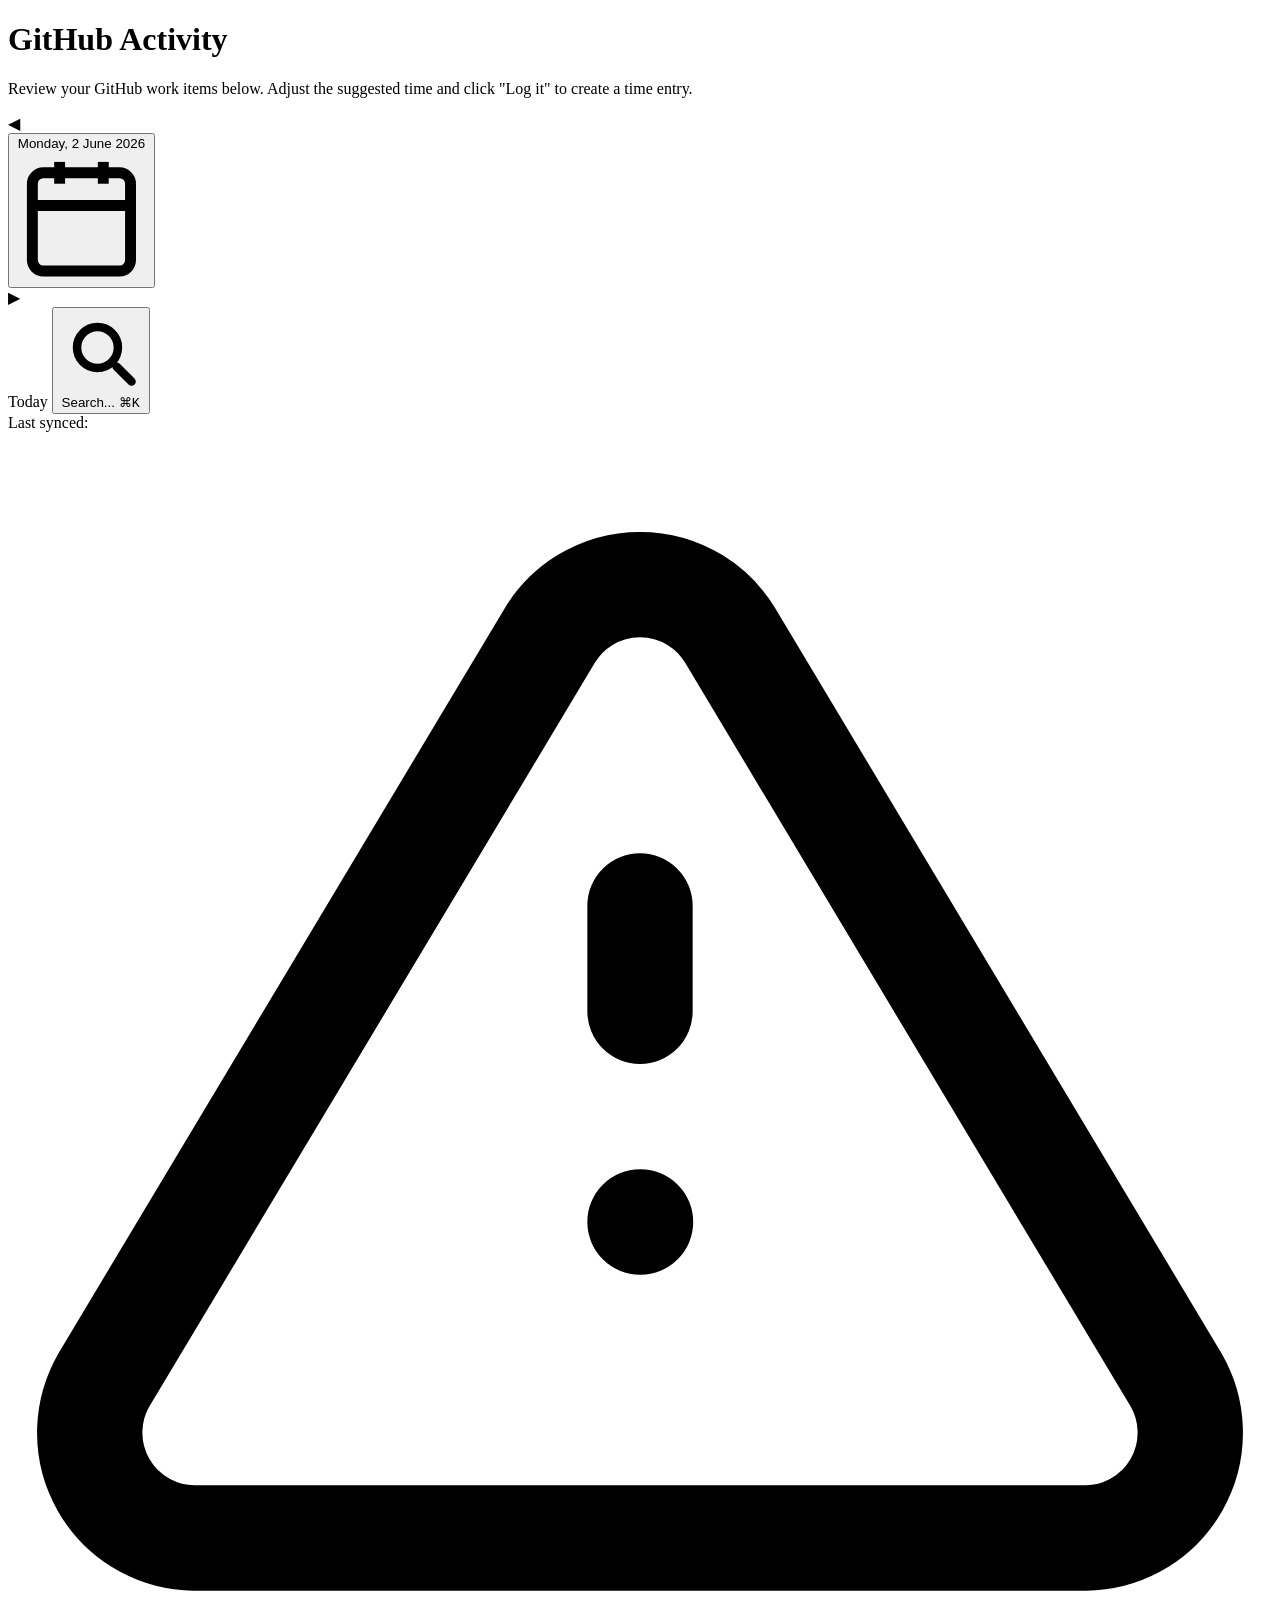
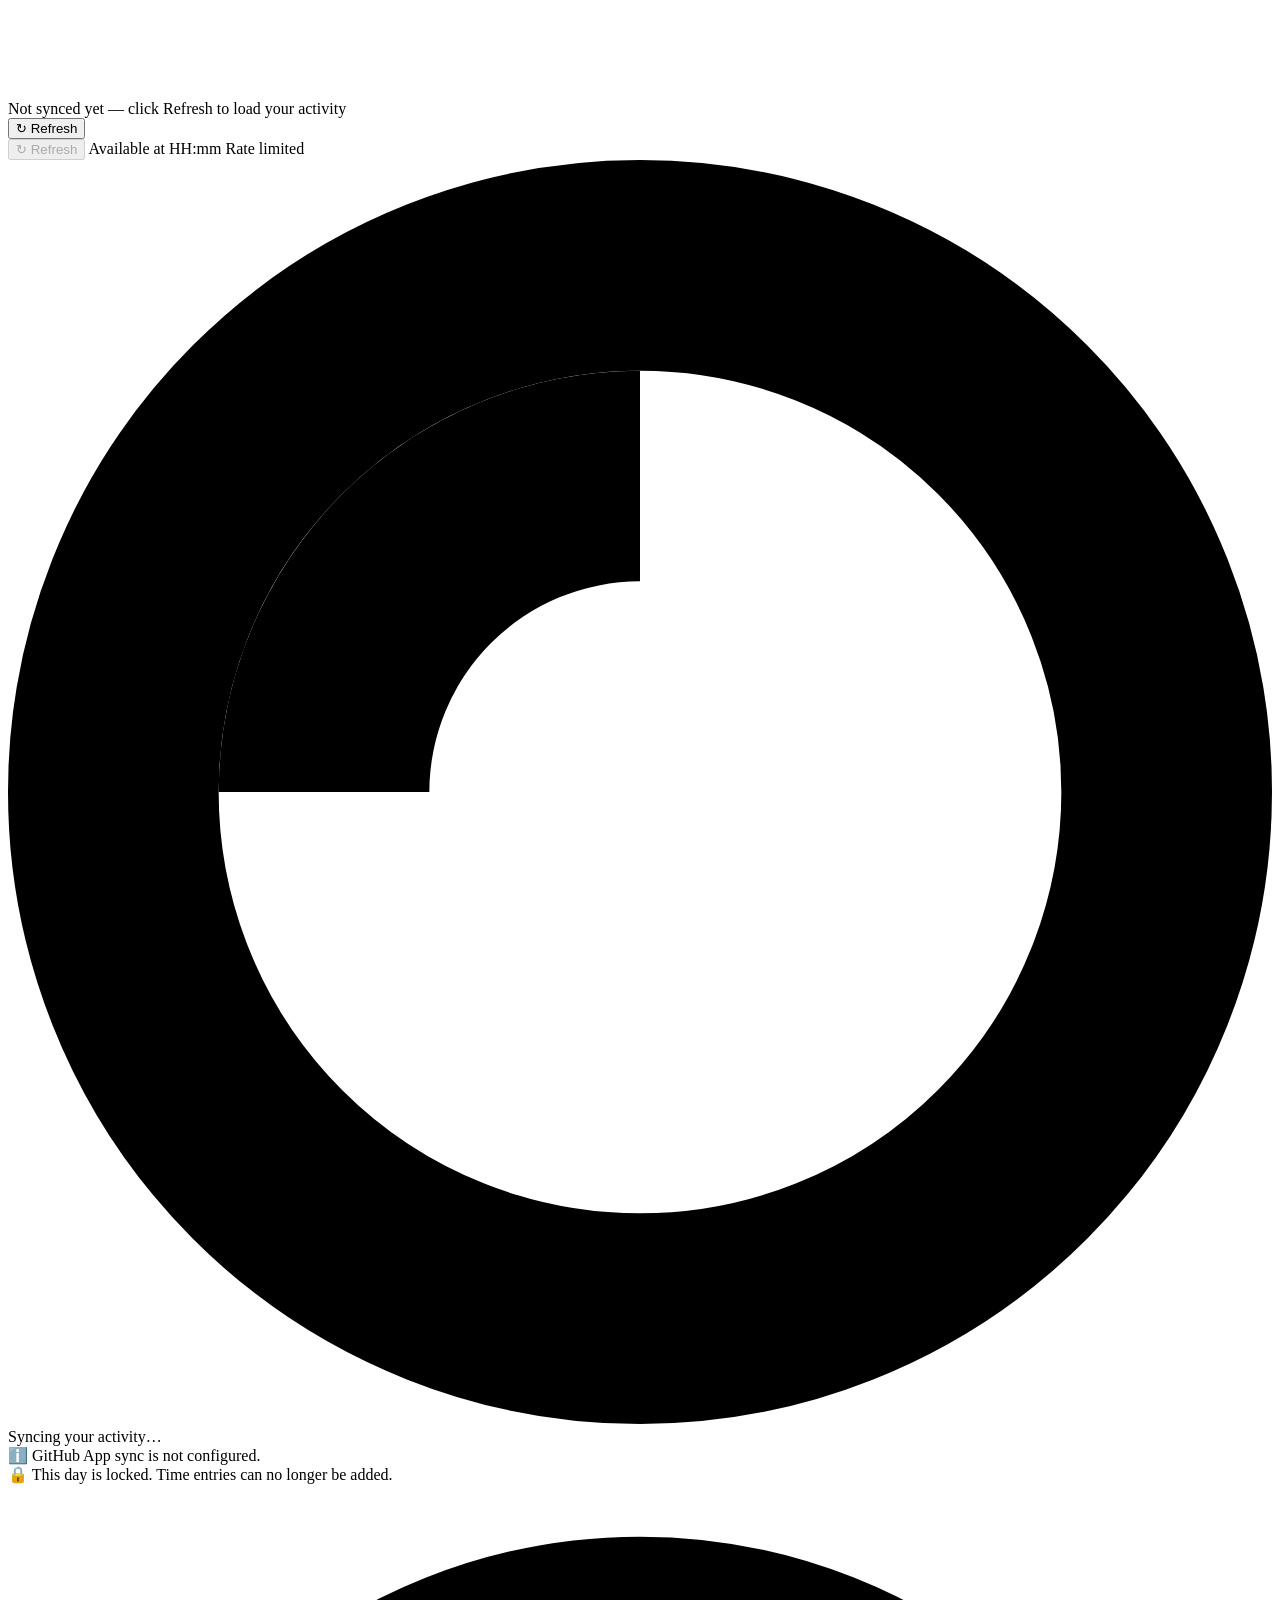
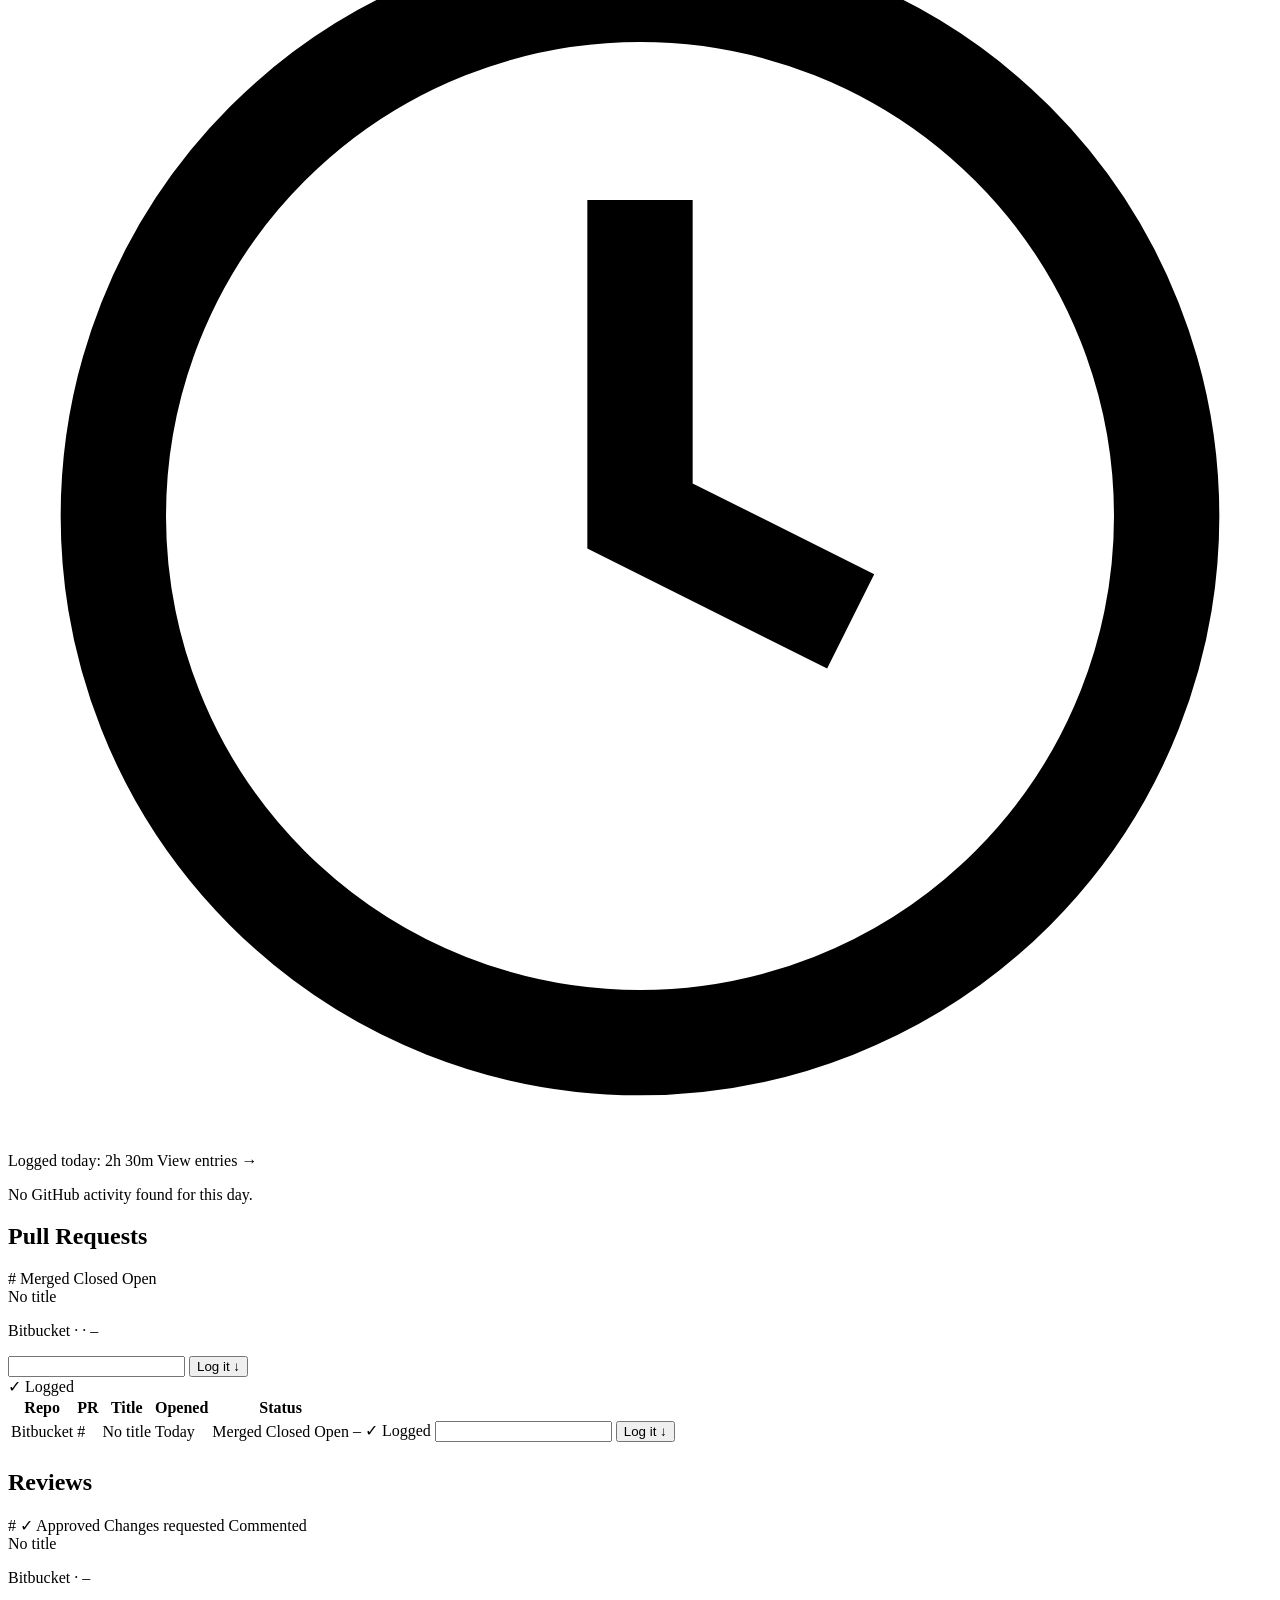
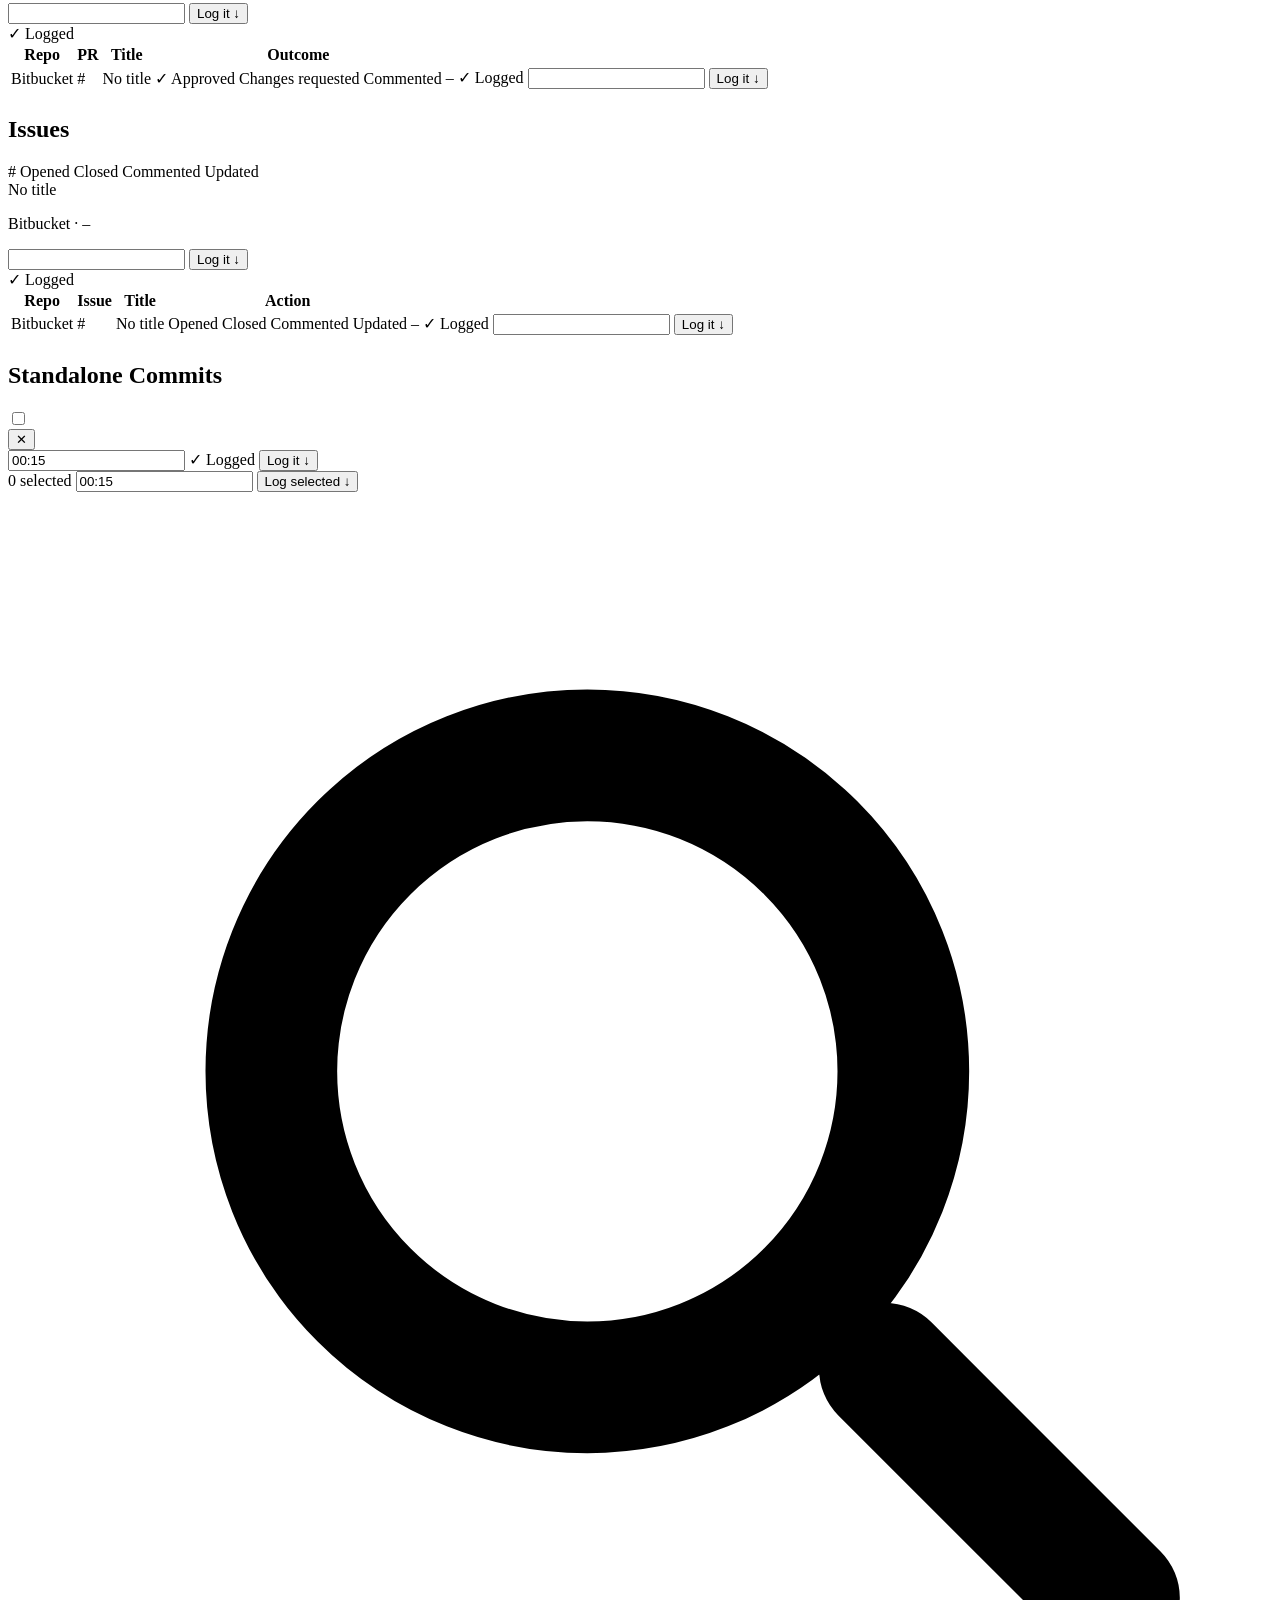
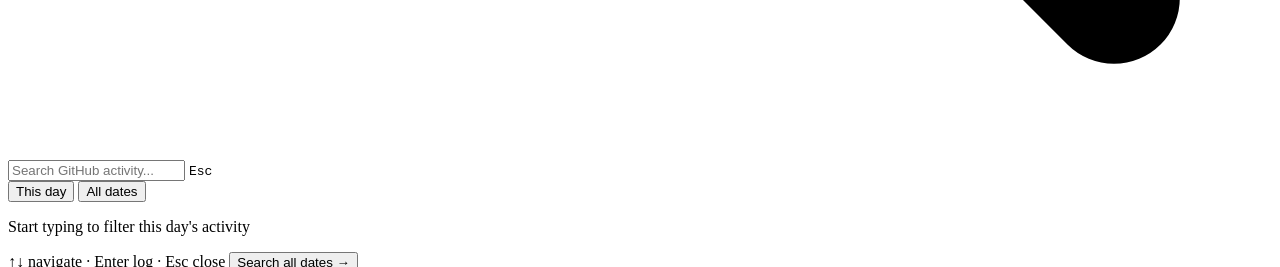
==== commit dca801a1: "feat(git-activity): unify Bitbucket into the Git Activity view Aggregate activity for all linked ide" ====
--- a/src/main/resources/templates/github-activity/index.html
+++ b/src/main/resources/templates/github-activity/index.html
@@ -193,7 +193,7 @@
                      th:attr="data-gh-type='PR',data-gh-repo=${anchor.repoName()},data-gh-title=${anchor.anchorTitle() ?: ''},data-gh-badge=${anchor.anchorId() ?: ''},data-gh-meta=${anchor.prStatus() ?: ''},data-gh-window=${anchor.windowStart() + (anchor.windowEnd() != null ? '–' + anchor.windowEnd() : '')},data-gh-logged=${anchor.logged()},data-gh-log-id=${'pr-log-it-' + stat.index}">
                   <div class="flex items-start justify-between gap-2 mb-1">
                     <div class="flex items-center gap-1.5 flex-wrap">
-                      <a th:href="|https://github.com/${anchor.repoName()}/pull/${anchor.anchorId()}|"
+                      <a th:href="${anchor.anchorUrl()}"
                          target="_blank" rel="noopener"
                          class="inline-flex items-center px-2 py-0.5 rounded text-xs font-medium bg-purple-100 text-purple-800 dark:bg-purple-900 dark:text-purple-200">
                         #<span th:text="${anchor.anchorId()}"></span>
@@ -206,7 +206,7 @@
                             class="inline-flex items-center px-2 py-0.5 rounded text-xs font-medium bg-green-100 text-green-800 dark:bg-green-900 dark:text-green-200">Open</span>
                     </div>
                   </div>
-                  <a th:href="|https://github.com/${anchor.repoName()}/pull/${anchor.anchorId()}|"
+                  <a th:href="${anchor.anchorUrl()}"
                      target="_blank" rel="noopener"
                      th:if="${!#strings.isEmpty(anchor.anchorTitle())}"
                      class="block text-sm font-medium text-gray-900 dark:text-zinc-100 hover:underline mb-0.5"
@@ -214,7 +214,7 @@
                   <span th:if="${#strings.isEmpty(anchor.anchorTitle())}"
                         class="block text-sm italic text-gray-300 dark:text-zinc-600 mb-0.5">No title</span>
                   <p class="text-xs text-gray-400 dark:text-zinc-500">
-                    <span th:text="${anchor.repoName()}"></span>
+                    <span th:text="${anchor.repoName()}"></span><span th:if="${anchor.platform() == 'BITBUCKET'}" class="ml-1 inline-flex items-center px-1.5 py-0.5 rounded text-[10px] font-semibold bg-blue-100 text-blue-700 dark:bg-blue-900 dark:text-blue-200">Bitbucket</span>
                     <th:block th:if="${anchor.openedDate() != null}"> · <span th:text="${anchor.openedDate()}"></span></th:block>
                     · <span th:text="${anchor.windowStart()}"></span><th:block th:if="${anchor.windowEnd() != null}">–<span th:text="${anchor.windowEnd()}"></span></th:block>
                   </p>
@@ -263,16 +263,16 @@
                     <th:block th:each="anchor, stat : ${prAnchors}">
                       <tr class="hover:bg-gray-50 dark:hover:bg-zinc-800/50"
                           th:attr="data-gh-type='PR',data-gh-repo=${anchor.repoName()},data-gh-title=${anchor.anchorTitle() ?: ''},data-gh-badge=${anchor.anchorId() ?: ''},data-gh-meta=${anchor.prStatus() ?: ''},data-gh-window=${anchor.windowStart() + (anchor.windowEnd() != null ? '–' + anchor.windowEnd() : '')},data-gh-logged=${anchor.logged()},data-gh-log-id=${'pr-log-it-' + stat.index}">
-                        <td class="px-4 py-3 font-mono text-xs text-gray-500 dark:text-zinc-400 whitespace-nowrap" th:text="${anchor.repoName()}"></td>
+                        <td class="px-4 py-3 font-mono text-xs text-gray-500 dark:text-zinc-400 whitespace-nowrap"><span th:text="${anchor.repoName()}"></span><span th:if="${anchor.platform() == 'BITBUCKET'}" class="ml-1.5 inline-flex items-center px-1.5 py-0.5 rounded text-[10px] font-semibold bg-blue-100 text-blue-700 dark:bg-blue-900 dark:text-blue-200">Bitbucket</span></td>
                         <td class="px-4 py-3 whitespace-nowrap">
-                          <a th:href="|https://github.com/${anchor.repoName()}/pull/${anchor.anchorId()}|"
+                          <a th:href="${anchor.anchorUrl()}"
                              target="_blank" rel="noopener"
                              class="inline-flex items-center px-2 py-0.5 rounded text-xs font-medium bg-purple-100 text-purple-800 dark:bg-purple-900 dark:text-purple-200 hover:bg-purple-200 dark:hover:bg-purple-800">
                             #<span th:text="${anchor.anchorId()}"></span>
                           </a>
                         </td>
                         <td class="px-4 py-3">
-                          <a th:href="|https://github.com/${anchor.repoName()}/pull/${anchor.anchorId()}|"
+                          <a th:href="${anchor.anchorUrl()}"
                              target="_blank" rel="noopener"
                              th:if="${!#strings.isEmpty(anchor.anchorTitle())}"
                              class="text-gray-800 dark:text-zinc-100 hover:underline"
@@ -350,7 +350,7 @@
                 <div class="border border-gray-200 dark:border-zinc-700 rounded-xl p-3"
                      th:attr="data-gh-type='Review',data-gh-repo=${anchor.repoName()},data-gh-title=${anchor.anchorTitle() ?: ''},data-gh-badge=${anchor.anchorId() ?: ''},data-gh-meta=${anchor.reviewOutcome() ?: ''},data-gh-window=${anchor.windowStart() + (anchor.windowEnd() != null ? '–' + anchor.windowEnd() : '')},data-gh-logged=${anchor.logged()},data-gh-log-id=${'rev-log-it-' + stat.index}">
                   <div class="flex items-center gap-1.5 flex-wrap mb-1">
-                    <a th:href="|https://github.com/${anchor.repoName()}/pull/${anchor.anchorId()}|"
+                    <a th:href="${anchor.anchorUrl()}"
                        target="_blank" rel="noopener"
                        class="inline-flex items-center px-2 py-0.5 rounded text-xs font-medium bg-purple-100 text-purple-800 dark:bg-purple-900 dark:text-purple-200">
                       #<span th:text="${anchor.anchorId()}"></span>
@@ -362,7 +362,7 @@
                     <span th:if="${anchor.reviewOutcome() == 'Commented'}"
                           class="inline-flex items-center px-2 py-0.5 rounded text-xs font-medium bg-gray-100 text-gray-700 dark:bg-zinc-700 dark:text-zinc-200">Commented</span>
                   </div>
-                  <a th:href="|https://github.com/${anchor.repoName()}/pull/${anchor.anchorId()}|"
+                  <a th:href="${anchor.anchorUrl()}"
                      target="_blank" rel="noopener"
                      th:if="${!#strings.isEmpty(anchor.anchorTitle())}"
                      class="block text-sm font-medium text-gray-900 dark:text-zinc-100 hover:underline mb-0.5"
@@ -370,7 +370,7 @@
                   <span th:if="${#strings.isEmpty(anchor.anchorTitle())}"
                         class="block text-sm italic text-gray-300 dark:text-zinc-600 mb-0.5">No title</span>
                   <p class="text-xs text-gray-400 dark:text-zinc-500">
-                    <span th:text="${anchor.repoName()}"></span>
+                    <span th:text="${anchor.repoName()}"></span><span th:if="${anchor.platform() == 'BITBUCKET'}" class="ml-1 inline-flex items-center px-1.5 py-0.5 rounded text-[10px] font-semibold bg-blue-100 text-blue-700 dark:bg-blue-900 dark:text-blue-200">Bitbucket</span>
                     · <span th:text="${anchor.windowStart()}"></span><th:block th:if="${anchor.windowEnd() != null}">–<span th:text="${anchor.windowEnd()}"></span></th:block>
                   </p>
                   <th:block th:if="${!isLocked}">
@@ -417,16 +417,16 @@
                     <th:block th:each="anchor, stat : ${reviewAnchors}">
                       <tr class="hover:bg-gray-50 dark:hover:bg-zinc-800/50"
                           th:attr="data-gh-type='Review',data-gh-repo=${anchor.repoName()},data-gh-title=${anchor.anchorTitle() ?: ''},data-gh-badge=${anchor.anchorId() ?: ''},data-gh-meta=${anchor.reviewOutcome() ?: ''},data-gh-window=${anchor.windowStart() + (anchor.windowEnd() != null ? '–' + anchor.windowEnd() : '')},data-gh-logged=${anchor.logged()},data-gh-log-id=${'rev-log-it-' + stat.index}">
-                        <td class="px-4 py-3 font-mono text-xs text-gray-500 dark:text-zinc-400 whitespace-nowrap" th:text="${anchor.repoName()}"></td>
+                        <td class="px-4 py-3 font-mono text-xs text-gray-500 dark:text-zinc-400 whitespace-nowrap"><span th:text="${anchor.repoName()}"></span><span th:if="${anchor.platform() == 'BITBUCKET'}" class="ml-1.5 inline-flex items-center px-1.5 py-0.5 rounded text-[10px] font-semibold bg-blue-100 text-blue-700 dark:bg-blue-900 dark:text-blue-200">Bitbucket</span></td>
                         <td class="px-4 py-3 whitespace-nowrap">
-                          <a th:href="|https://github.com/${anchor.repoName()}/pull/${anchor.anchorId()}|"
+                          <a th:href="${anchor.anchorUrl()}"
                              target="_blank" rel="noopener"
                              class="inline-flex items-center px-2 py-0.5 rounded text-xs font-medium bg-purple-100 text-purple-800 dark:bg-purple-900 dark:text-purple-200 hover:bg-purple-200 dark:hover:bg-purple-800">
                             #<span th:text="${anchor.anchorId()}"></span>
                           </a>
                         </td>
                         <td class="px-4 py-3">
-                          <a th:href="|https://github.com/${anchor.repoName()}/pull/${anchor.anchorId()}|"
+                          <a th:href="${anchor.anchorUrl()}"
                              target="_blank" rel="noopener"
                              th:if="${!#strings.isEmpty(anchor.anchorTitle())}"
                              class="text-gray-800 dark:text-zinc-100 hover:underline"
@@ -500,7 +500,7 @@
                 <div class="border border-gray-200 dark:border-zinc-700 rounded-xl p-3"
                      th:attr="data-gh-type='Issue',data-gh-repo=${anchor.repoName()},data-gh-title=${anchor.anchorTitle() ?: ''},data-gh-badge=${anchor.anchorId() ?: ''},data-gh-meta=${anchor.issueAction() ?: ''},data-gh-window=${anchor.windowStart() + (anchor.windowEnd() != null ? '–' + anchor.windowEnd() : '')},data-gh-logged=${anchor.logged()},data-gh-log-id=${'iss-log-it-' + stat.index}">
                   <div class="flex items-center gap-1.5 flex-wrap mb-1">
-                    <a th:href="|https://github.com/${anchor.repoName()}/issues/${anchor.anchorId()}|"
+                    <a th:href="${anchor.anchorUrl()}"
                        target="_blank" rel="noopener"
                        class="inline-flex items-center px-2 py-0.5 rounded text-xs font-medium bg-green-100 text-green-800 dark:bg-green-900 dark:text-green-200">
                       #<span th:text="${anchor.anchorId()}"></span>
@@ -514,7 +514,7 @@
                     <span th:if="${anchor.issueAction() == 'Updated'}"
                           class="inline-flex items-center px-2 py-0.5 rounded text-xs font-medium bg-gray-100 text-gray-700 dark:bg-zinc-700 dark:text-zinc-300">Updated</span>
                   </div>
-                  <a th:href="|https://github.com/${anchor.repoName()}/issues/${anchor.anchorId()}|"
+                  <a th:href="${anchor.anchorUrl()}"
                      target="_blank" rel="noopener"
                      th:if="${!#strings.isEmpty(anchor.anchorTitle())}"
                      class="block text-sm font-medium text-gray-900 dark:text-zinc-100 hover:underline mb-0.5"
@@ -522,7 +522,7 @@
                   <span th:if="${#strings.isEmpty(anchor.anchorTitle())}"
                         class="block text-sm italic text-gray-300 dark:text-zinc-600 mb-0.5">No title</span>
                   <p class="text-xs text-gray-400 dark:text-zinc-500">
-                    <span th:text="${anchor.repoName()}"></span>
+                    <span th:text="${anchor.repoName()}"></span><span th:if="${anchor.platform() == 'BITBUCKET'}" class="ml-1 inline-flex items-center px-1.5 py-0.5 rounded text-[10px] font-semibold bg-blue-100 text-blue-700 dark:bg-blue-900 dark:text-blue-200">Bitbucket</span>
                     · <span th:text="${anchor.windowStart()}"></span><th:block th:if="${anchor.windowEnd() != null}">–<span th:text="${anchor.windowEnd()}"></span></th:block>
                   </p>
                   <th:block th:if="${!isLocked}">
@@ -569,16 +569,16 @@
                     <th:block th:each="anchor, stat : ${issueAnchors}">
                       <tr class="hover:bg-gray-50 dark:hover:bg-zinc-800/50"
                           th:attr="data-gh-type='Issue',data-gh-repo=${anchor.repoName()},data-gh-title=${anchor.anchorTitle() ?: ''},data-gh-badge=${anchor.anchorId() ?: ''},data-gh-meta=${anchor.issueAction() ?: ''},data-gh-window=${anchor.windowStart() + (anchor.windowEnd() != null ? '–' + anchor.windowEnd() : '')},data-gh-logged=${anchor.logged()},data-gh-log-id=${'iss-log-it-' + stat.index}">
-                        <td class="px-4 py-3 font-mono text-xs text-gray-500 dark:text-zinc-400 whitespace-nowrap" th:text="${anchor.repoName()}"></td>
+                        <td class="px-4 py-3 font-mono text-xs text-gray-500 dark:text-zinc-400 whitespace-nowrap"><span th:text="${anchor.repoName()}"></span><span th:if="${anchor.platform() == 'BITBUCKET'}" class="ml-1.5 inline-flex items-center px-1.5 py-0.5 rounded text-[10px] font-semibold bg-blue-100 text-blue-700 dark:bg-blue-900 dark:text-blue-200">Bitbucket</span></td>
                         <td class="px-4 py-3 whitespace-nowrap">
-                          <a th:href="|https://github.com/${anchor.repoName()}/issues/${anchor.anchorId()}|"
+                          <a th:href="${anchor.anchorUrl()}"
                              target="_blank" rel="noopener"
                              class="inline-flex items-center px-2 py-0.5 rounded text-xs font-medium bg-green-100 text-green-800 dark:bg-green-900 dark:text-green-200 hover:bg-green-200 dark:hover:bg-green-800">
                             #<span th:text="${anchor.anchorId()}"></span>
                           </a>
                         </td>
                         <td class="px-4 py-3">
-                          <a th:href="|https://github.com/${anchor.repoName()}/issues/${anchor.anchorId()}|"
+                          <a th:href="${anchor.anchorUrl()}"
                              target="_blank" rel="noopener"
                              th:if="${!#strings.isEmpty(anchor.anchorTitle())}"
                              class="text-gray-800 dark:text-zinc-100 hover:underline"
